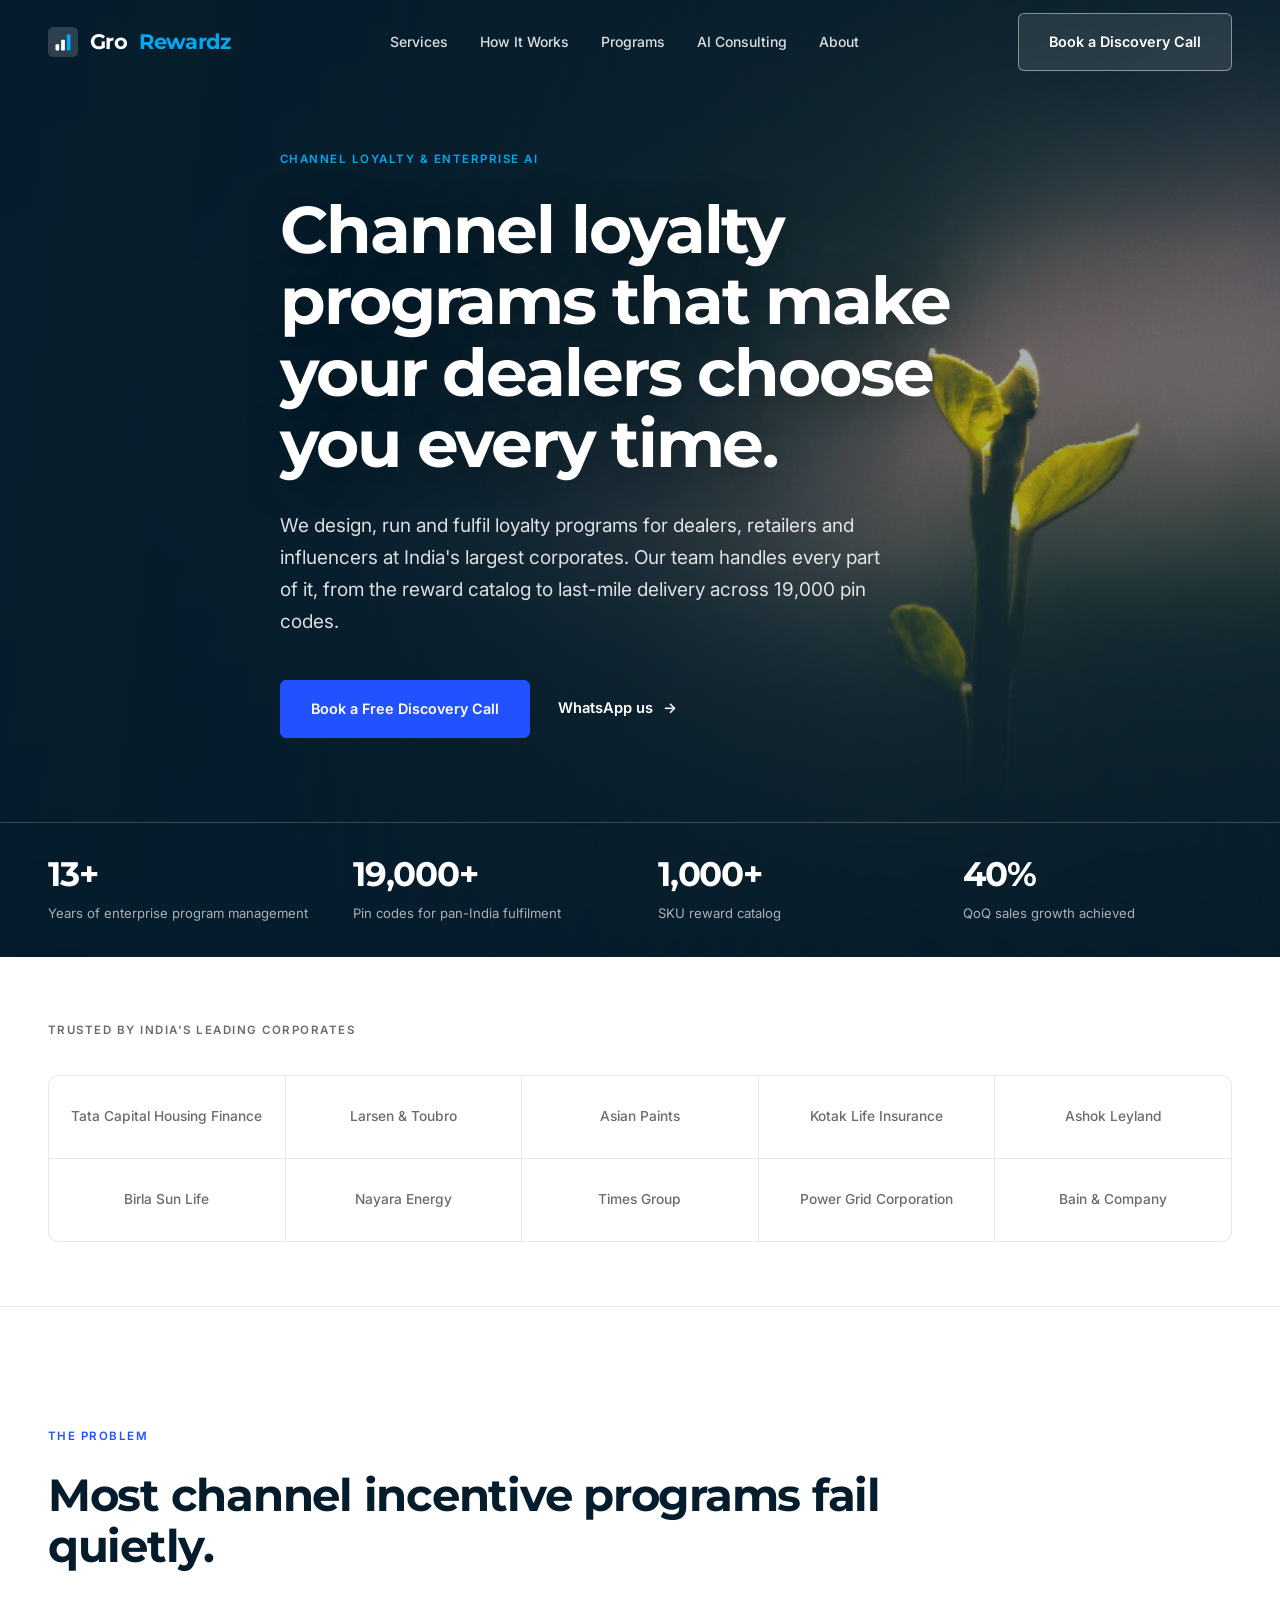
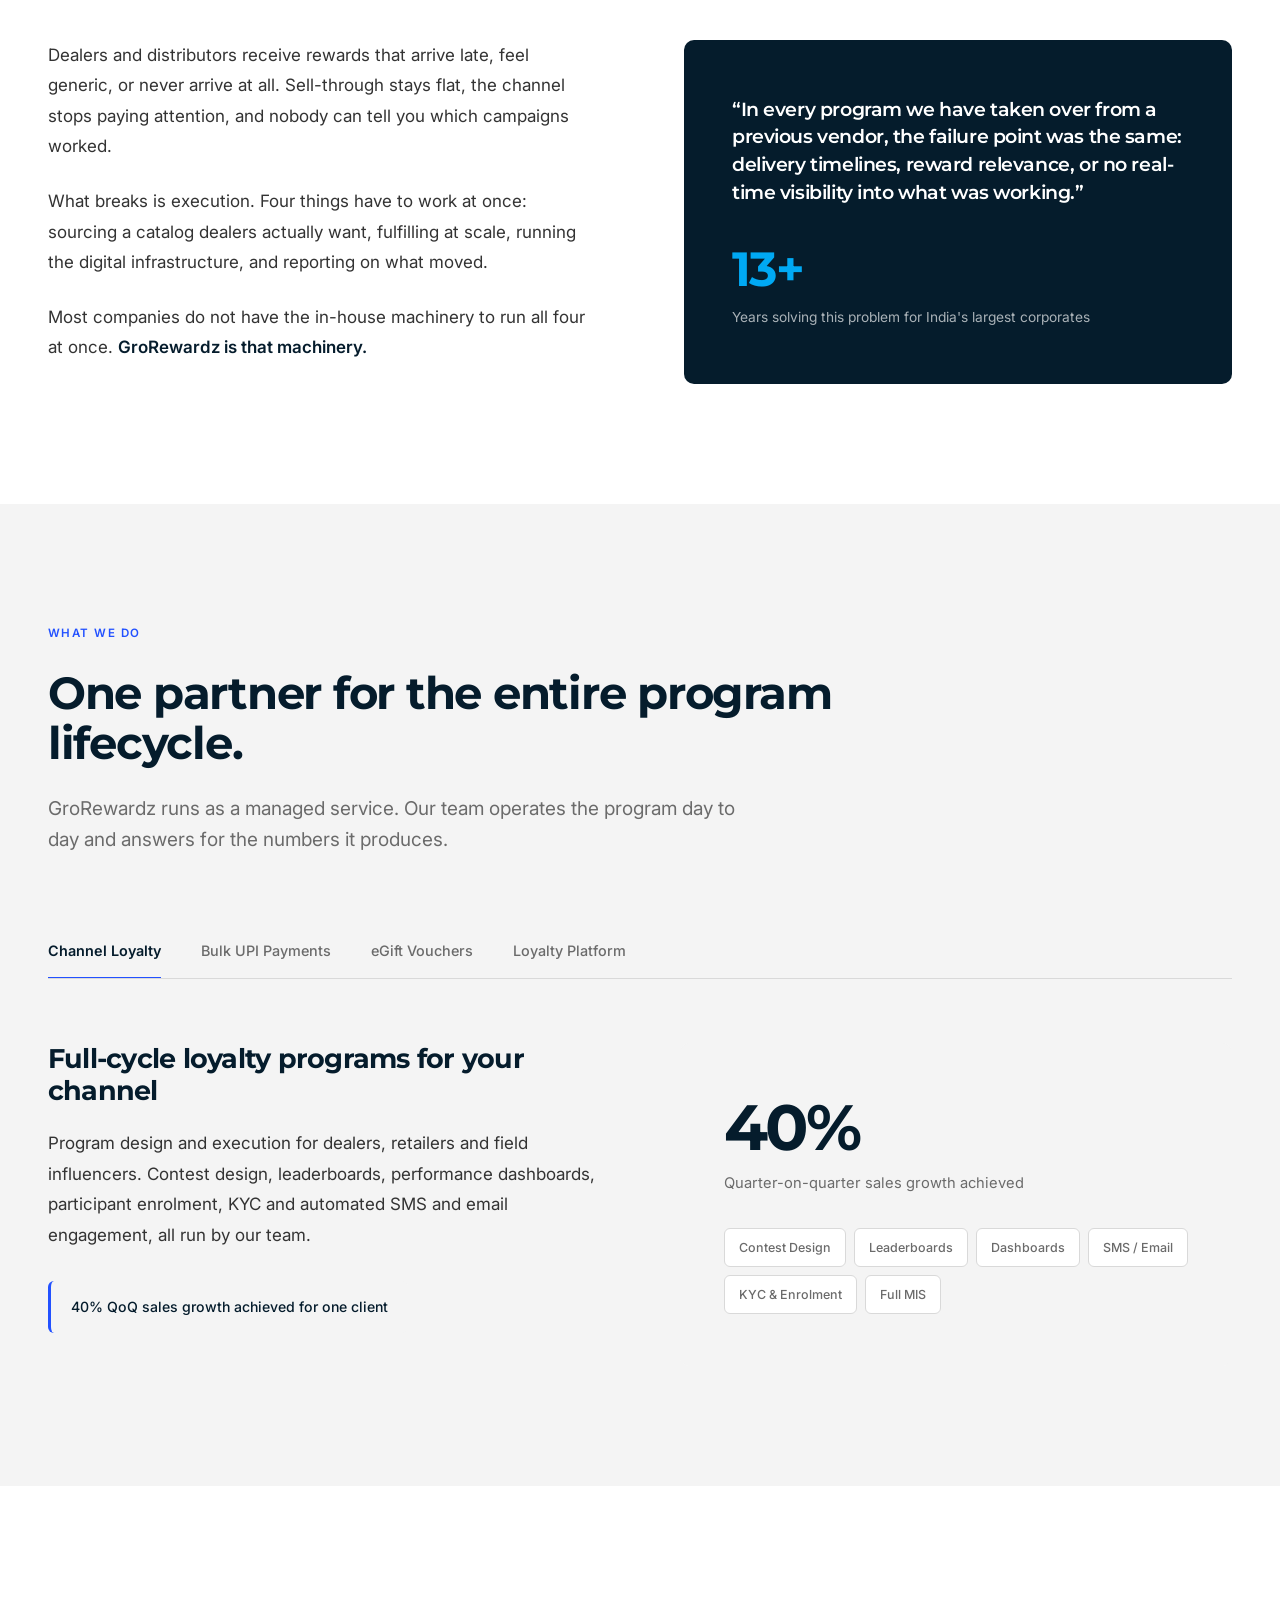
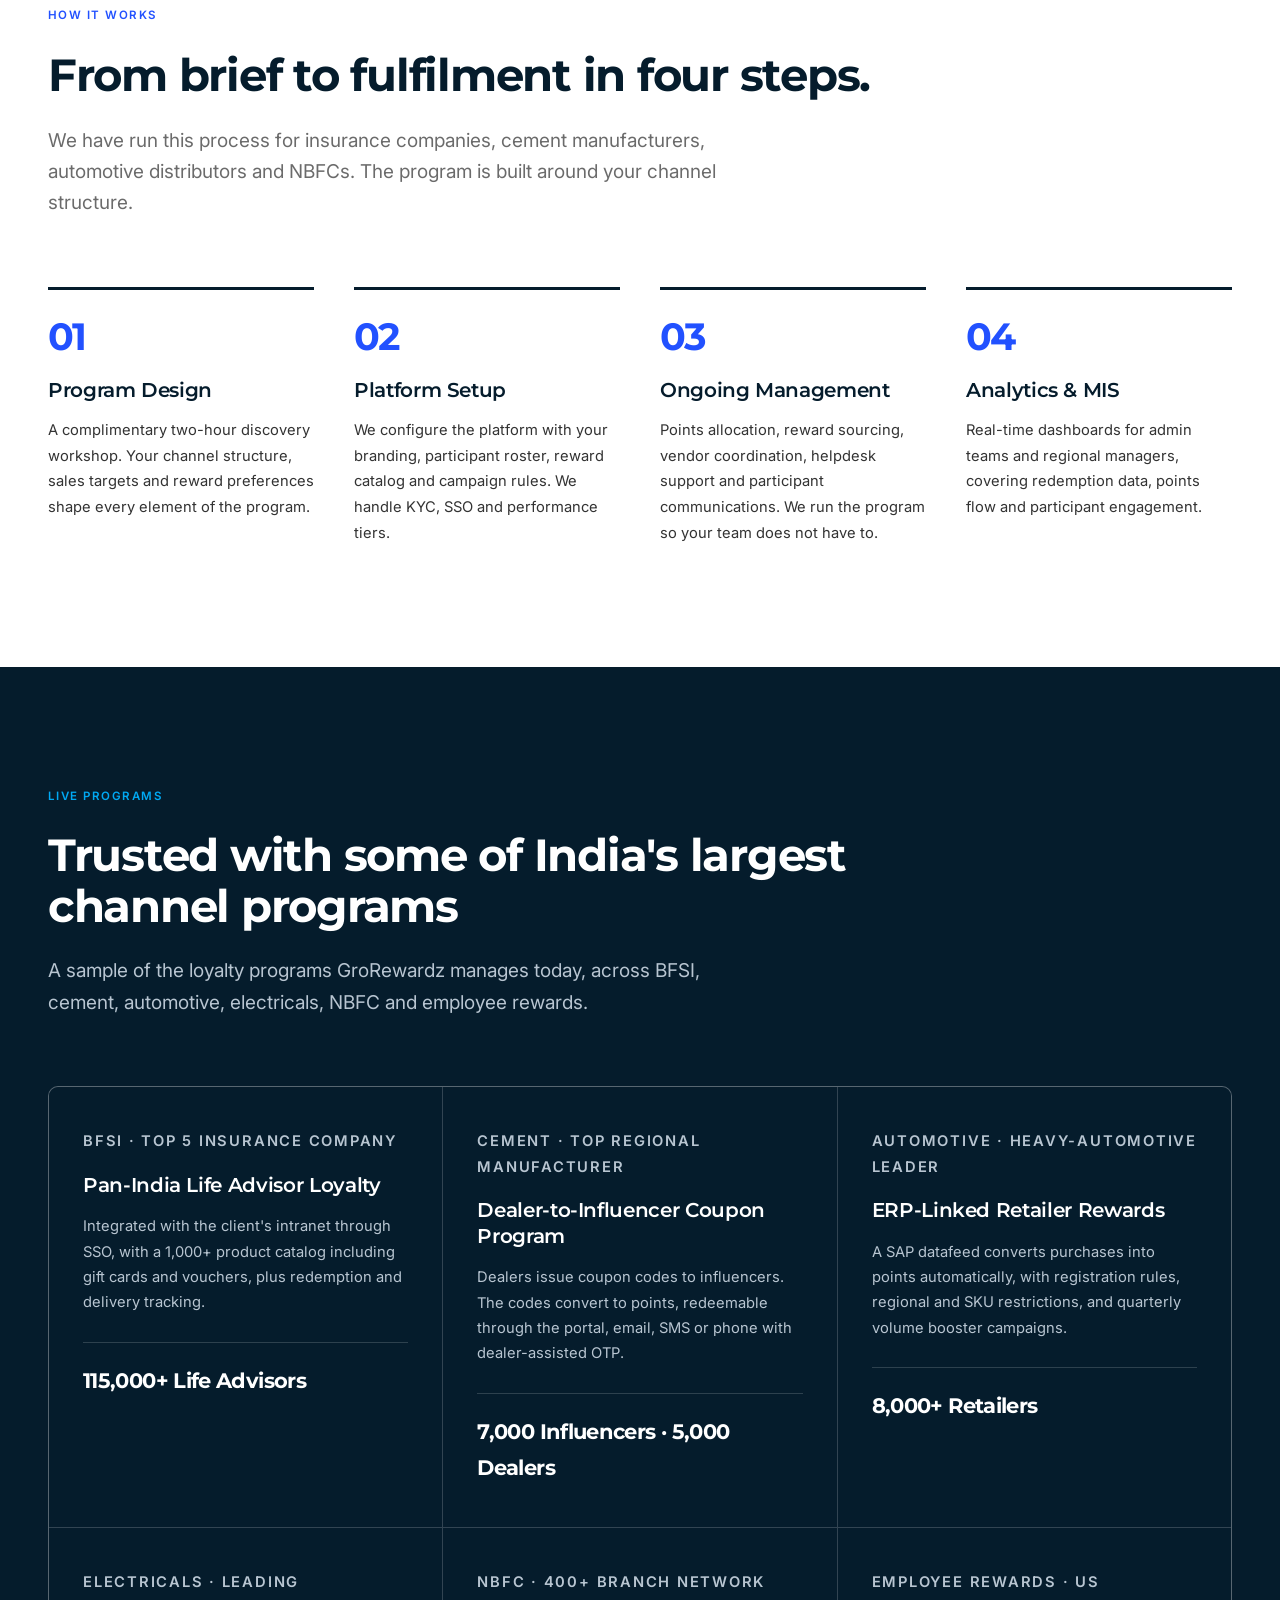
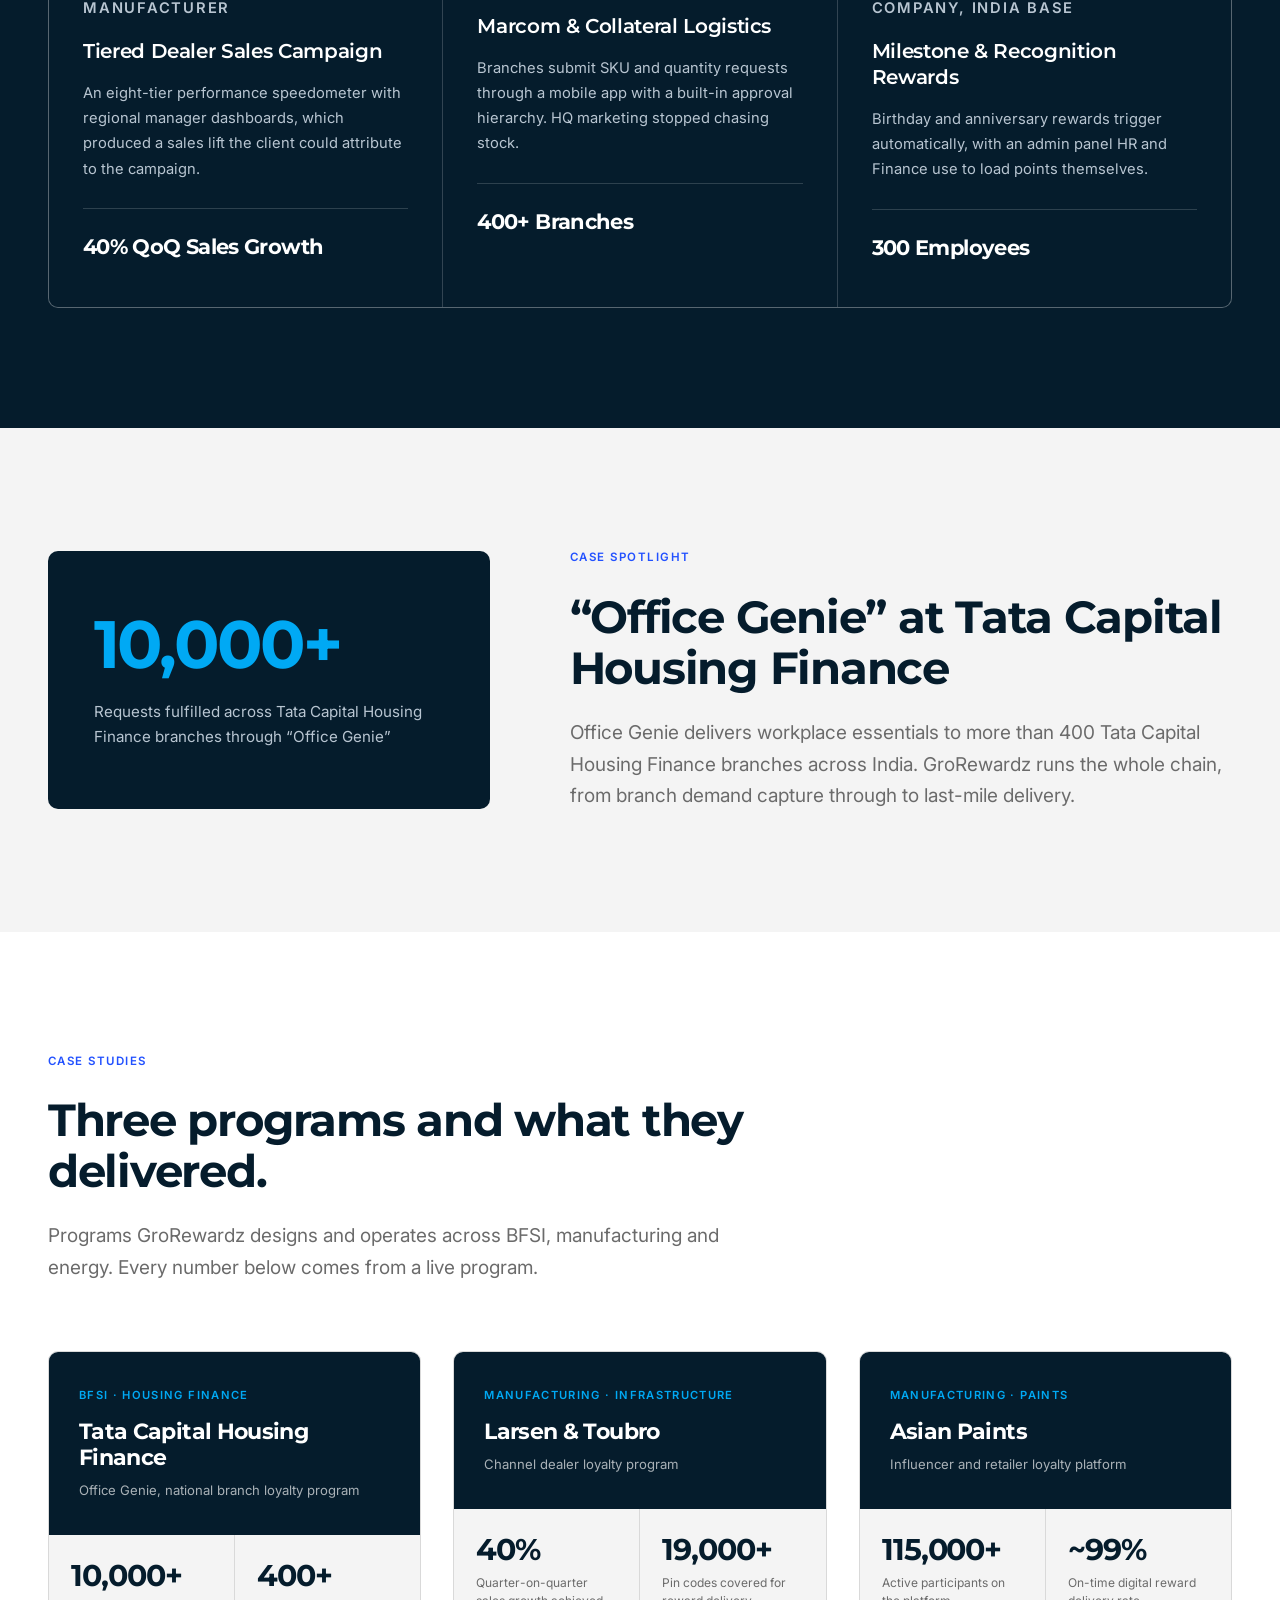
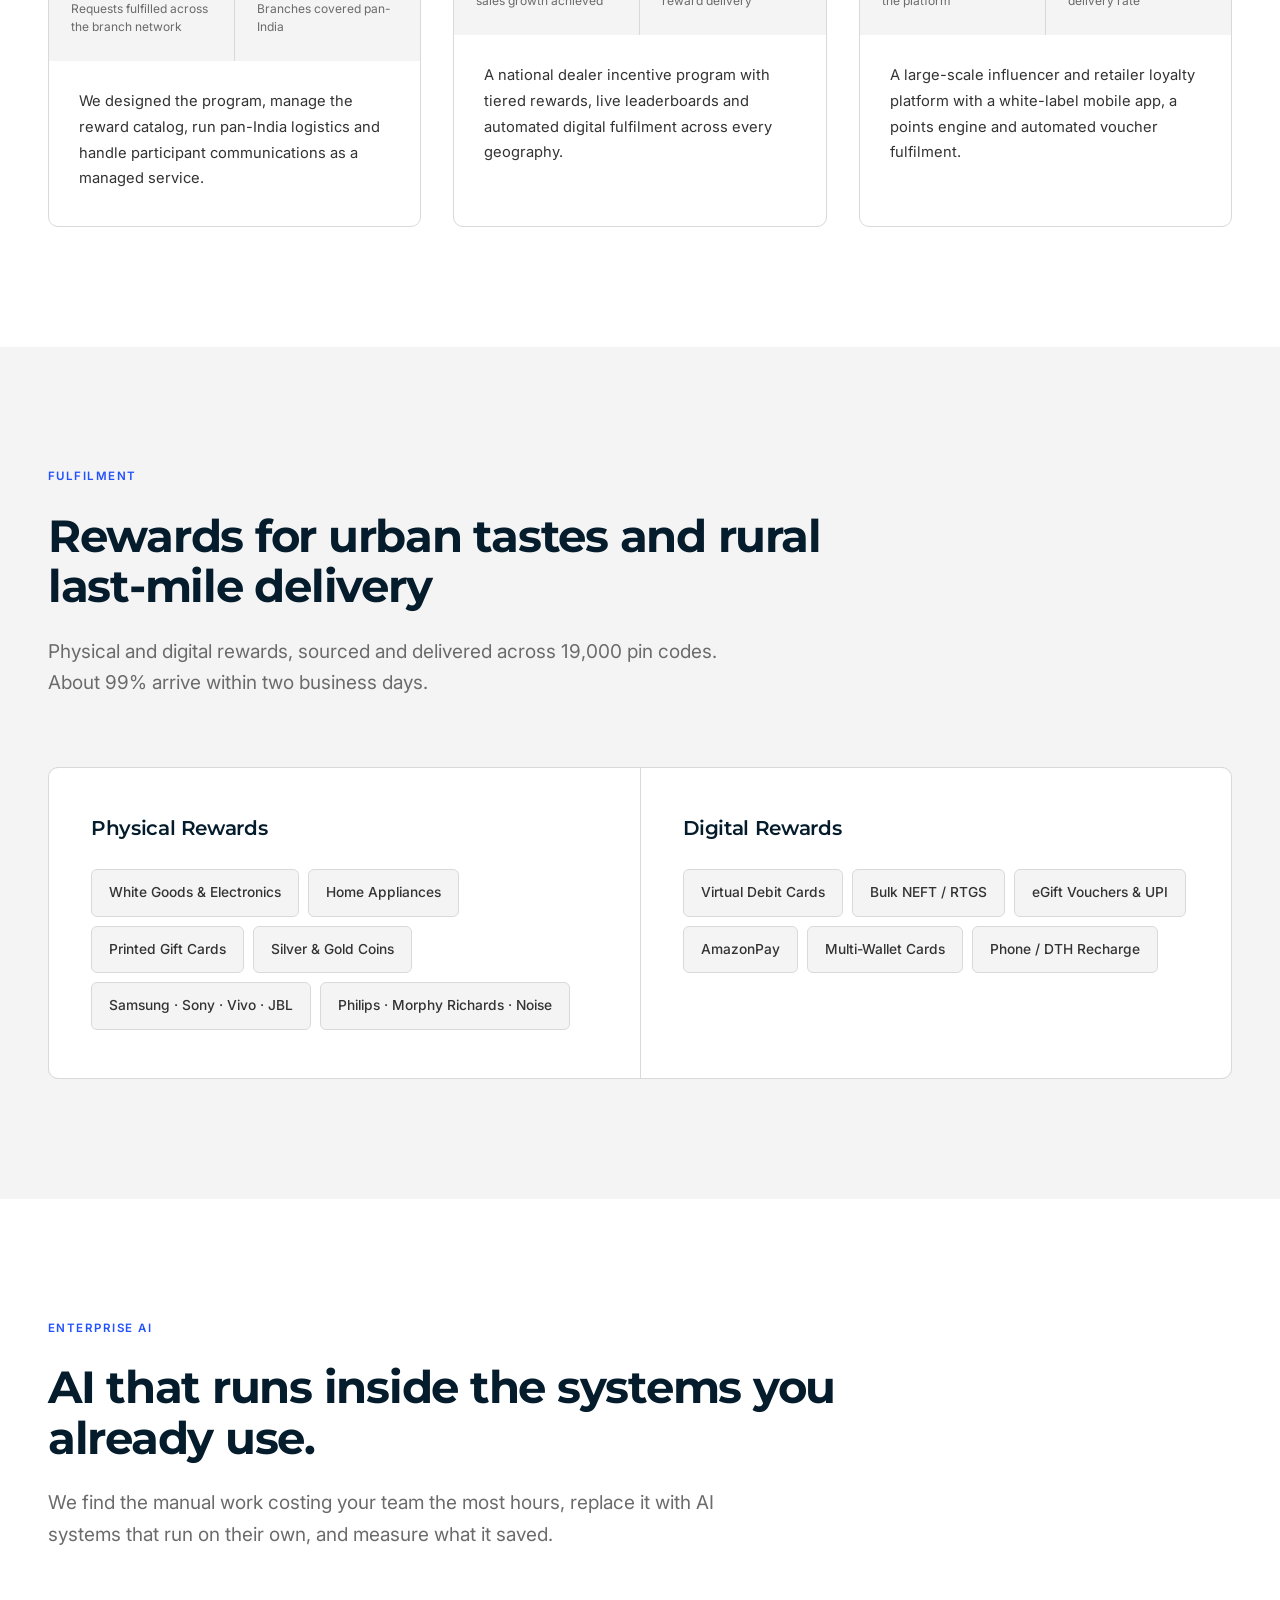
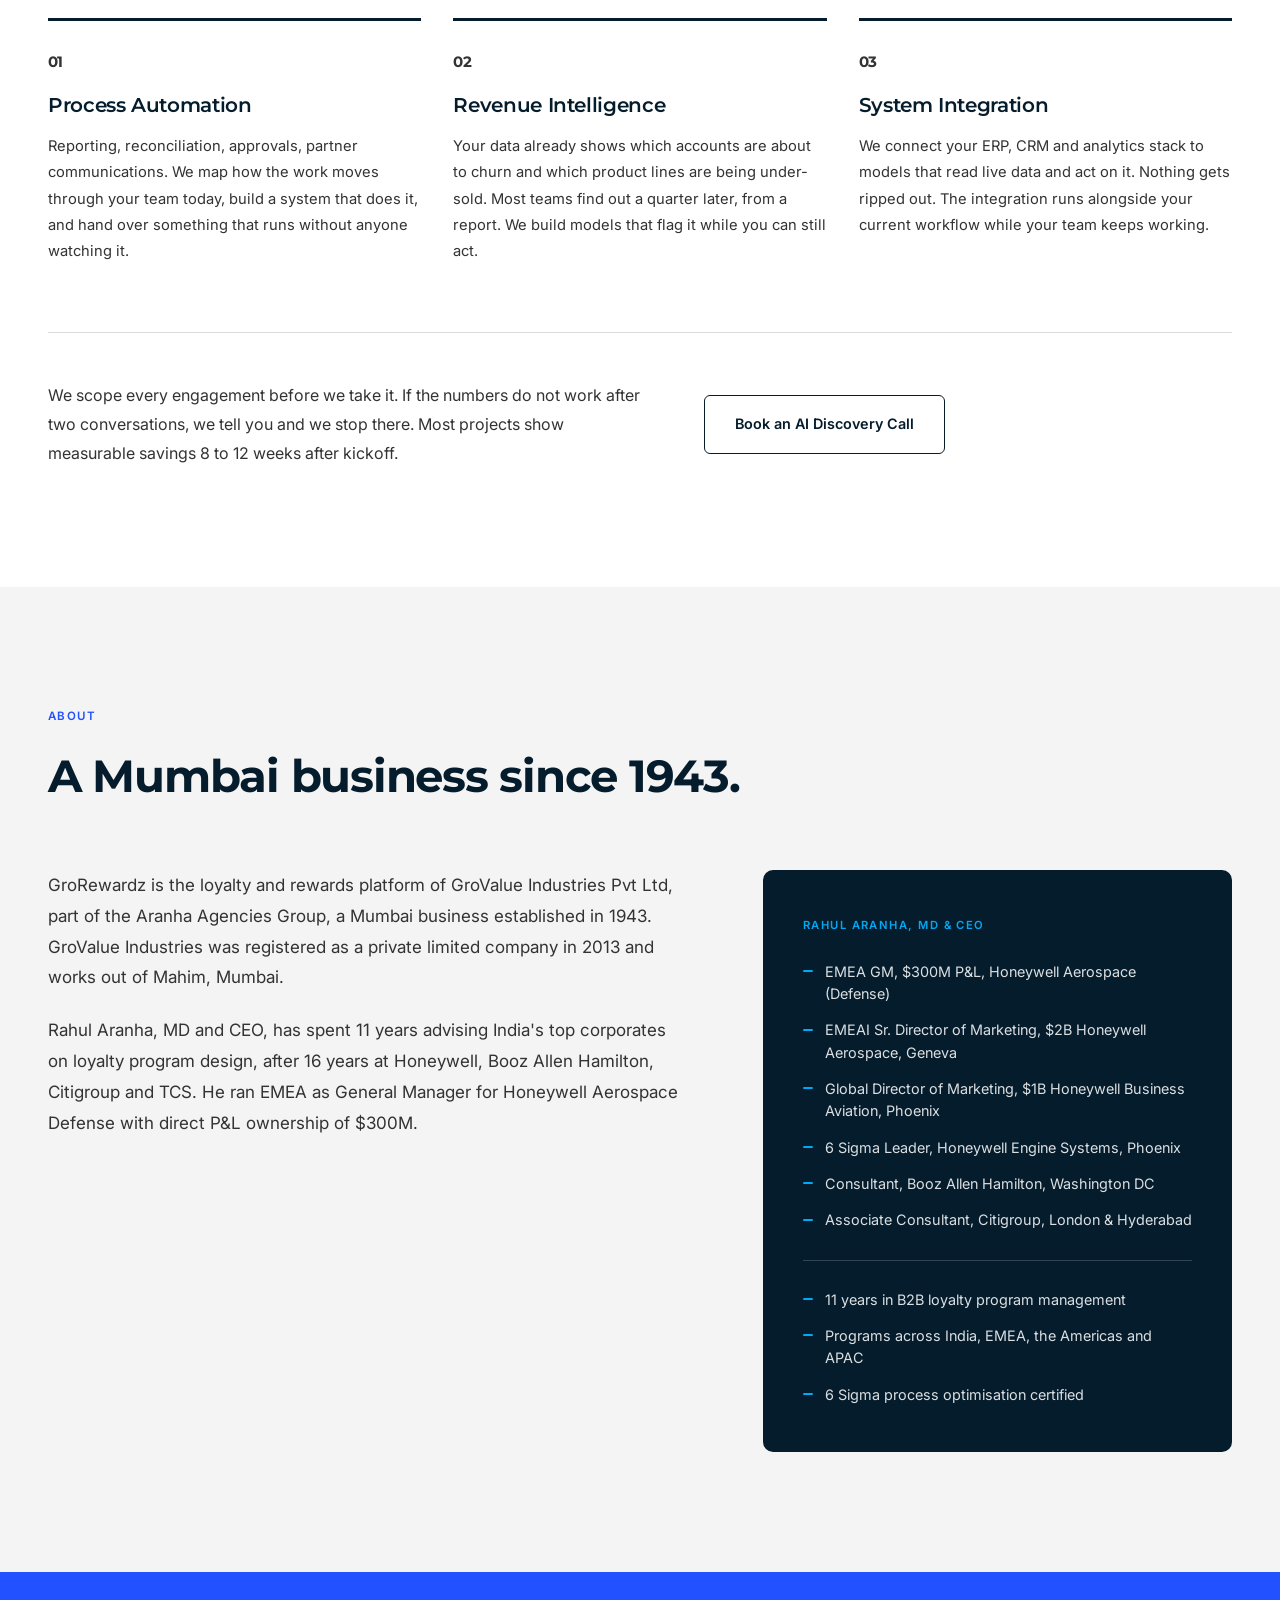
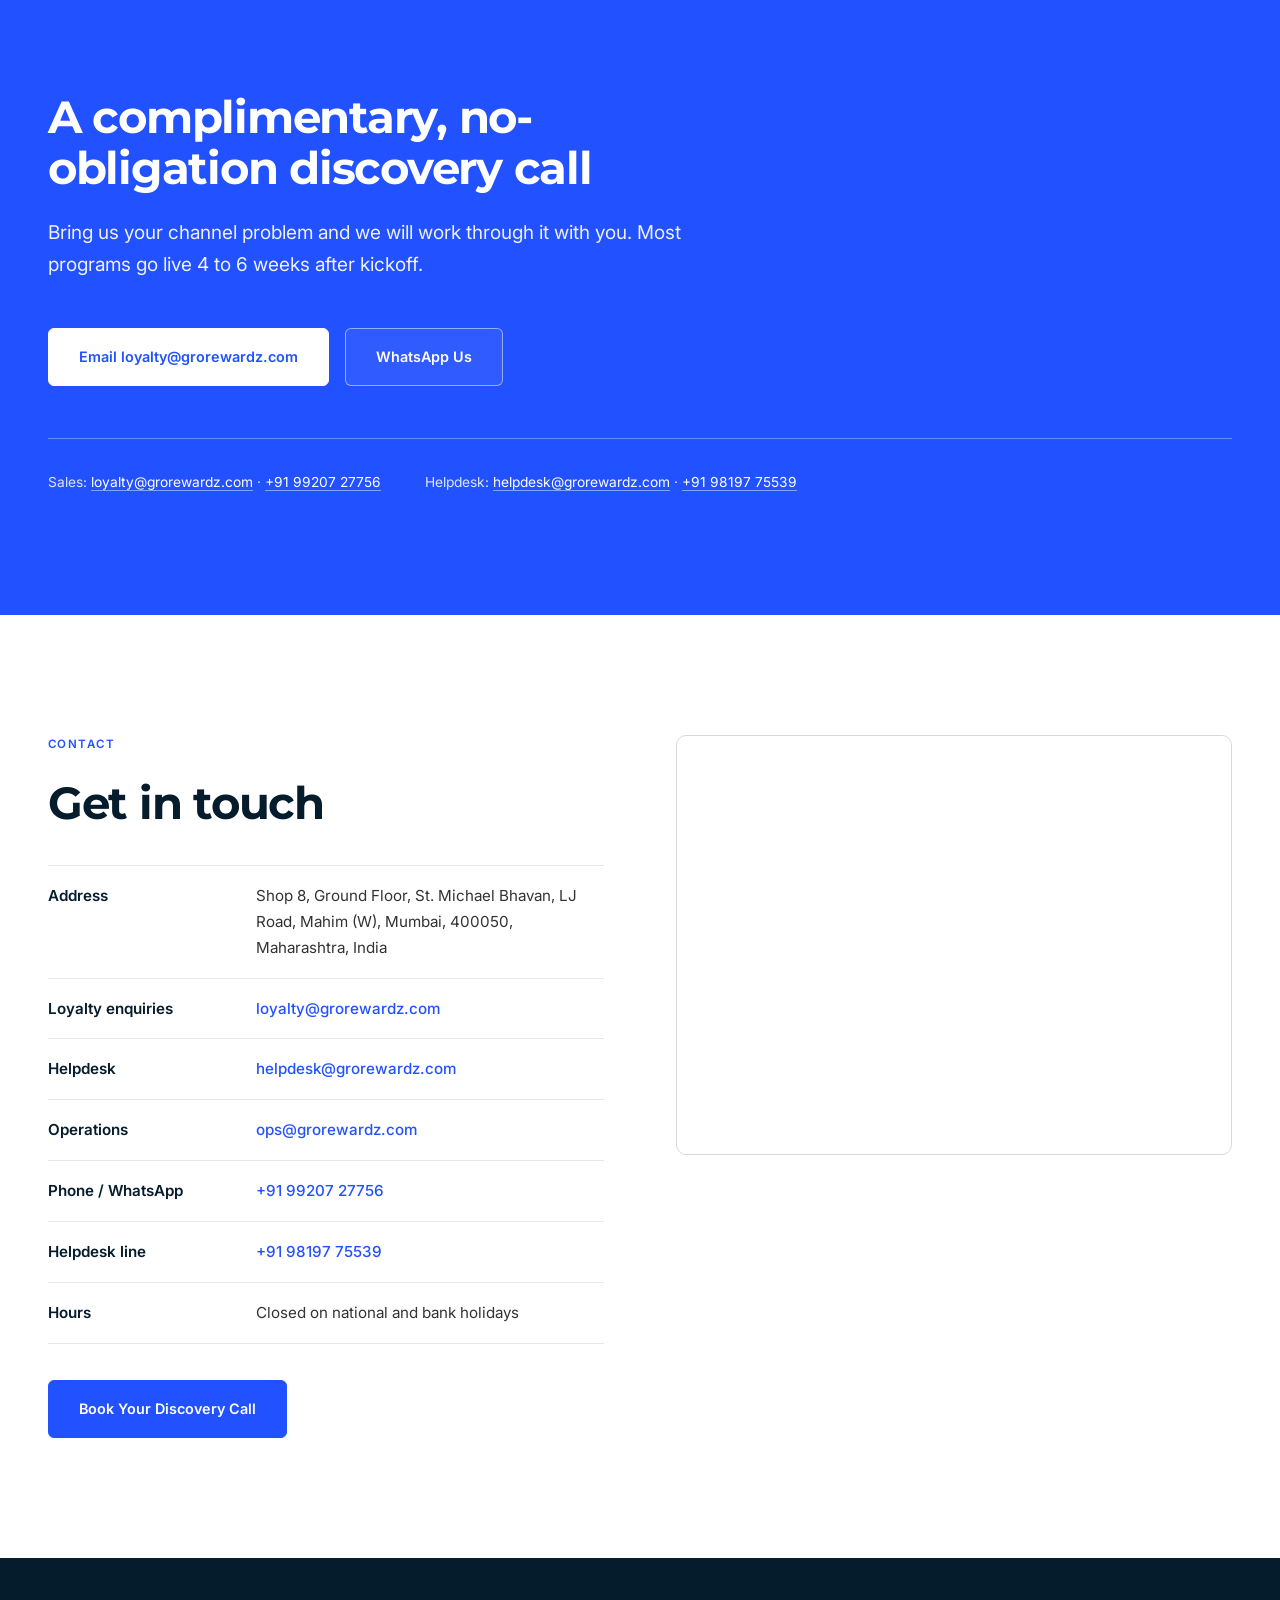
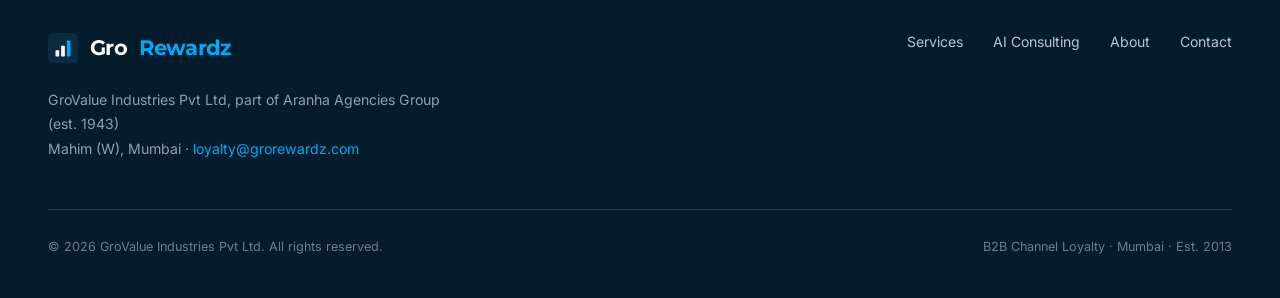
==== index.html @ 4aaaf0d2 "Sprout hero, Montserrat, rounded corners, and a copy pass Type: dropped the Playfair/serif pairing f" ====
<!DOCTYPE html>
<html lang="en">
<head>
<meta charset="utf-8">
<meta name="viewport" content="width=device-width, initial-scale=1">
<title>GroRewardz — B2B Channel Loyalty &amp; Rewards Platform | GroValue Industries, Mumbai</title>
<meta name="description" content="GroRewardz designs, runs and fulfils B2B channel loyalty programs and AI integration for India's mid-to-large corporates. 40% QoQ sales growth, fulfilment across 19,000 pin codes. Trusted by Tata Capital, L&T and Asian Paints.">
<meta name="keywords" content="B2B loyalty program India, channel loyalty software, dealer incentive program, retailer rewards platform, influencer loyalty program, loyalty program management company Mumbai, GroRewardz, GroValue Industries, bulk UPI payment, eGift voucher procurement, channel partner rewards, sales incentive program India, AI consulting India, enterprise AI integration Mumbai, AI automation enterprise India, AI cost reduction BFSI manufacturing">
<link rel="canonical" href="https://www.grorewardz.com/">
<meta property="og:type" content="website">
<meta property="og:title" content="GroRewardz — B2B Channel Loyalty &amp; Rewards Platform | GroValue Industries">
<meta property="og:description" content="We design, run and fulfil channel loyalty programs for dealers, retailers and influencers at India's largest corporates. 40% QoQ sales growth. Trusted by Tata Capital, L&T and Asian Paints.">
<meta property="og:url" content="https://www.grorewardz.com/">
<meta property="og:image" content="https://www.grorewardz.com/hero-sprout.jpg">
<meta property="og:locale" content="en_IN">
<meta name="twitter:card" content="summary_large_image">
<meta name="twitter:title" content="GroRewardz — B2B Channel Loyalty &amp; Rewards Platform">
<meta name="twitter:description" content="Channel loyalty programs for dealers, retailers and influencers, run end to end. Fulfilment across 19,000 pin codes.">
<meta name="twitter:image" content="https://www.grorewardz.com/hero-sprout.jpg">
<meta name="robots" content="index,follow">
<meta name="theme-color" content="#051C2C">
<link rel="preconnect" href="https://fonts.googleapis.com">
<link rel="preconnect" href="https://fonts.gstatic.com" crossorigin>
<link href="https://fonts.googleapis.com/css2?family=Inter:wght@400;500;600;700&family=Montserrat:wght@500;600;700;800&display=swap" rel="stylesheet">
<link rel="preload" as="image" href="hero-sprout.jpg" fetchpriority="high">
<link rel="icon" type="image/svg+xml" href="data:image/svg+xml,%3Csvg xmlns='http://www.w3.org/2000/svg' viewBox='0 0 56 56'%3E%3Crect width='56' height='56' rx='10' fill='%23051C2C'/%3E%3Crect x='14' y='32' width='7' height='12' rx='1.5' fill='%23ffffff'/%3E%3Crect x='24.5' y='24' width='7' height='20' rx='1.5' fill='%23ffffff'/%3E%3Crect x='35' y='14' width='7' height='30' rx='1.5' fill='%232251FF'/%3E%3C/svg%3E">
<script type="application/ld+json">
{
  "@context": "https://schema.org",
  "@type": "Organization",
  "name": "GroRewardz",
  "alternateName": "GroValue Industries Pvt Ltd",
  "url": "https://www.grorewardz.com/",
  "description": "B2B channel loyalty program design, management and pan-India reward fulfilment for dealers, retailers and influencers. Trusted by Tata Capital, L&T, Asian Paints and 50+ India enterprises.",
  "email": "loyalty@grorewardz.com",
  "telephone": "+919920727756",
  "address": {
    "@type": "PostalAddress",
    "streetAddress": "Shop 8, Ground Floor, St. Michael Bhavan, LJ Road, Mahim (W)",
    "addressLocality": "Mumbai",
    "addressRegion": "Maharashtra",
    "postalCode": "400050",
    "addressCountry": "IN"
  },
  "areaServed": "IN",
  "founder": { "@type": "Person", "name": "Rahul Aranha" },
  "foundingDate": "2013",
  "numberOfEmployees": { "@type": "QuantitativeValue", "value": "11" },
  "makesOffer": [
    {"@type":"Offer","itemOffered":{"@type":"Service","name":"B2B Channel Loyalty Programs","description":"End-to-end design, management and reward fulfilment for dealer, retailer and influencer loyalty programs across India."}},
    {"@type":"Offer","itemOffered":{"@type":"Service","name":"Bulk UPI Payments","description":"Automated bulk UPI payment processing for corporate incentive and commission payouts via Razorpay."}},
    {"@type":"Offer","itemOffered":{"@type":"Service","name":"eGift Voucher Procurement","description":"Sourcing and digital delivery of eGift vouchers from Amazon, Flipkart, Myntra and 50+ brand partners."}},
    {"@type":"Offer","itemOffered":{"@type":"Service","name":"AI System Integration & Consulting","description":"AI workflow automation, revenue intelligence and system integration for mid-to-large enterprises in BFSI, manufacturing and FMCG sectors in India."}}
  ]
}
</script>
<style>
/* ═══════════════════════════════════════════════════════════
   Display : Montserrat — geometric sans, wt 700, tight tracking
   UI/Body : Inter — neo-grotesque, easier to read at 17px
   ═══════════════════════════════════════════════════════════ */

*,*::before,*::after{box-sizing:border-box;margin:0;padding:0}
html{scroll-behavior:smooth;scroll-padding-top:84px}
body{font-family:'Inter',system-ui,-apple-system,sans-serif;color:var(--body);background:var(--white);line-height:1.7;font-size:1.0625rem;font-weight:400;-webkit-font-smoothing:antialiased;-moz-osx-font-smoothing:grayscale}
a{color:inherit;text-decoration:none}
img{max-width:100%;display:block}
:focus-visible{outline:2px solid var(--blue);outline-offset:3px;border-radius:var(--r)}
:focus:not(:focus-visible){outline:none}

/* ── Tokens ────────────────────────────────────────────── */
:root{
  --navy:#051C2C;
  --navy-2:#0A2B40;
  --blue:#2251FF;
  --blue-dk:#1739C4;
  --cyan:#00A9F4;
  --white:#ffffff;
  --gray-bg:#F4F4F4;
  --line:#D9D9D9;
  --line-lt:#E8E8E8;
  --head:#051C2C;
  --body:#333333;
  --mute:#6B6B6B;
  --on-navy:#B8C5D1;
  --ease:cubic-bezier(.22,1,.36,1);
  --display:'Montserrat',system-ui,sans-serif;
  /* semi-rounded corner scale */
  --r-sm:4px;
  --r:6px;
  --r-lg:10px;
}

/* ── Display type ──────────────────────────────────────── */
h1,h2,h3,h4{font-family:var(--display);color:var(--head);font-weight:700}
h1{font-size:clamp(2.3rem,1.5rem + 3.3vw,4.15rem);line-height:1.08;letter-spacing:-.032em}
h2{font-size:clamp(1.8rem,1.25rem + 2.3vw,2.8rem);line-height:1.13;letter-spacing:-.028em}
h3{font-size:1.22rem;line-height:1.32;font-weight:600;letter-spacing:-.018em}

.eyebrow{font-family:'Inter',sans-serif;font-size:.72rem;font-weight:600;letter-spacing:.13em;text-transform:uppercase;color:var(--blue);margin-bottom:24px}
.eyebrow-light{color:var(--cyan)}
.lead{color:var(--mute);max-width:58ch;font-size:1.19rem;margin-top:24px;line-height:1.65}

/* ── Layout ────────────────────────────────────────────── */
.wrap{max-width:1280px;margin:0 auto;padding:0 48px}
section{padding:120px 0}
.section-header{margin-bottom:68px;max-width:52rem}
.section-gray{background:var(--gray-bg)}
.section-navy{background:var(--navy);color:var(--on-navy)}
.section-navy h2,.section-navy h3{color:#fff}
.section-navy .lead{color:var(--on-navy)}

/* ── Motion ────────────────────────────────────────────── */
[data-reveal]{opacity:0;transform:translateY(26px);transition:opacity .75s var(--ease),transform .75s var(--ease)}
[data-reveal].revealed{opacity:1;transform:none}
[data-stagger]>*{opacity:0;transform:translateY(22px);transition:opacity .7s var(--ease),transform .7s var(--ease)}
[data-stagger].revealed>*:nth-child(1){transition-delay:0ms}
[data-stagger].revealed>*:nth-child(2){transition-delay:95ms}
[data-stagger].revealed>*:nth-child(3){transition-delay:190ms}
[data-stagger].revealed>*:nth-child(4){transition-delay:285ms}
[data-stagger].revealed>*:nth-child(5){transition-delay:380ms}
[data-stagger].revealed>*:nth-child(6){transition-delay:475ms}
[data-stagger].revealed>*{opacity:1;transform:none}
@media(prefers-reduced-motion:reduce){
  *,*::before,*::after{animation-duration:.01ms!important;transition-duration:.01ms!important}
  html{scroll-behavior:auto}
  [data-reveal],[data-stagger]>*{opacity:1!important;transform:none!important}
}

/* ── Buttons & links ───────────────────────────────────── */
.btn{display:inline-flex;align-items:center;justify-content:center;gap:10px;font-family:'Inter',sans-serif;font-size:.9rem;font-weight:600;padding:16px 30px;min-height:50px;border-radius:var(--r);border:1px solid transparent;cursor:pointer;white-space:nowrap;transition:background .22s var(--ease),border-color .22s var(--ease),color .22s var(--ease)}
.btn-primary{background:var(--blue);color:#fff;border-color:var(--blue)}
.btn-primary:hover{background:var(--blue-dk);border-color:var(--blue-dk)}
.btn-dark{background:var(--navy);color:#fff;border-color:var(--navy)}
.btn-dark:hover{background:var(--blue);border-color:var(--blue)}
.btn-outline{background:transparent;color:var(--navy);border-color:var(--navy)}
.btn-outline:hover{background:var(--navy);color:#fff}
.btn-outline-light{background:rgba(255,255,255,.06);color:#fff;border-color:rgba(255,255,255,.5);backdrop-filter:blur(6px)}
.btn-outline-light:hover{background:#fff;color:var(--navy);border-color:#fff}
.btn-on-blue{background:#fff;color:var(--blue);border-color:#fff}
.btn-on-blue:hover{background:var(--navy);color:#fff;border-color:var(--navy)}
.btn:active{transform:scale(.985);transition:transform 80ms ease-out}

.arrow-link{display:inline-flex;align-items:center;gap:10px;font-family:'Inter',sans-serif;font-size:.92rem;font-weight:600;color:var(--blue)}
.arrow-link .arw{transition:transform .3s var(--ease);display:inline-block}
.arrow-link:hover .arw{transform:translateX(6px)}
.arrow-link-light{color:#fff}

/* ── NAV — transparent over hero, solid once scrolled ──── */
nav{position:fixed;top:0;left:0;right:0;z-index:100;background:transparent;border-bottom:1px solid transparent;transition:background .35s var(--ease),border-color .35s var(--ease),box-shadow .35s var(--ease)}
nav.scrolled{background:rgba(255,255,255,.94);backdrop-filter:blur(20px) saturate(180%);-webkit-backdrop-filter:blur(20px) saturate(180%);border-bottom-color:var(--line-lt)}
.nav-inner{display:flex;align-items:center;justify-content:space-between;height:84px;gap:36px;transition:height .35s var(--ease)}
nav.scrolled .nav-inner{height:72px}
.brand{display:inline-flex;align-items:center;gap:12px;font-family:var(--display);font-weight:700;font-size:1.3rem;letter-spacing:-.03em;color:#fff;transition:color .35s var(--ease)}
.brand span{color:var(--cyan);transition:color .35s var(--ease)}
nav.scrolled .brand{color:var(--navy)}
nav.scrolled .brand span{color:var(--blue)}
.brand-mark{flex-shrink:0;display:block}
.bm-bg{fill:rgba(255,255,255,.16);transition:fill .35s var(--ease)}
.bm-hi{fill:var(--cyan);transition:fill .35s var(--ease)}
nav.scrolled .bm-bg{fill:var(--navy)}
nav.scrolled .bm-hi{fill:var(--blue)}
.nav-links{display:flex;align-items:center;gap:32px;list-style:none}
.nav-links a{position:relative;font-size:.875rem;font-weight:500;color:rgba(255,255,255,.86);height:84px;display:inline-flex;align-items:center;transition:color .25s var(--ease),height .35s var(--ease)}
nav.scrolled .nav-links a{color:var(--head);height:72px}
.nav-links a::after{content:'';position:absolute;left:0;bottom:28px;width:100%;height:2px;background:var(--cyan);transform:scaleX(0);transform-origin:left;transition:transform .34s var(--ease),background .35s var(--ease),bottom .35s var(--ease)}
nav.scrolled .nav-links a::after{background:var(--blue);bottom:22px}
.nav-links a:hover{color:#fff}
nav.scrolled .nav-links a:hover{color:var(--blue)}
.nav-links a:hover::after{transform:scaleX(1)}
.nav-cta{background:rgba(255,255,255,.1);border-color:rgba(255,255,255,.45);color:#fff;backdrop-filter:blur(8px);-webkit-backdrop-filter:blur(8px)}
.nav-cta:hover{background:#fff;color:var(--navy);border-color:#fff}
nav.scrolled .nav-cta{background:var(--navy);border-color:var(--navy);color:#fff;backdrop-filter:none}
nav.scrolled .nav-cta:hover{background:var(--blue);border-color:var(--blue)}
@media(max-width:1040px){.nav-links{display:none}}

/* ── HERO ──────────────────────────────────────────────── */
.hero{position:relative;min-height:94vh;display:flex;flex-direction:column;background:var(--navy);overflow:hidden}
/* Zoomed past cover so horizontal overflow exists, then panned left —
   this puts the sprout at ~77% width, clear of the headline. */
.hero-bg{position:absolute;inset:0;background-image:url('hero-sprout.jpg');background-size:160% auto;background-position:0% 50%;background-repeat:no-repeat}
/* Left side held dark for legibility; sprout stays lit centre-right */
.hero-bg::after{content:'';position:absolute;inset:0;background:
  linear-gradient(97deg,rgba(5,28,44,.97) 0%,rgba(5,28,44,.93) 28%,rgba(5,28,44,.66) 50%,rgba(5,28,44,.3) 70%,rgba(5,28,44,.5) 100%),
  linear-gradient(to bottom,rgba(5,28,44,.55) 0%,rgba(5,28,44,0) 26%,rgba(5,28,44,0) 58%,rgba(5,28,44,.9) 100%)}
.hero-body{position:relative;z-index:1;flex:1;display:flex;align-items:center;padding:150px 0 84px}
.hero-inner{max-width:62rem}
.hero h1{color:#fff;max-width:16ch;margin-bottom:30px;text-shadow:0 2px 40px rgba(0,0,0,.35)}
.hero-sub{font-size:1.19rem;line-height:1.68;max-width:50ch;color:rgba(255,255,255,.86);margin-bottom:42px}
.hero-ctas{display:flex;gap:28px;flex-wrap:wrap;align-items:center}

.hero-bottom{position:relative;z-index:1;border-top:1px solid rgba(255,255,255,.2);padding:34px 0;backdrop-filter:blur(3px)}
.stats-inline{display:grid;grid-template-columns:repeat(4,1fr);gap:36px}
.stat-inline .n{font-family:var(--display);font-weight:700;font-size:2.15rem;color:#fff;line-height:1;letter-spacing:-.035em;display:block}
.stat-inline .d{font-size:.82rem;color:rgba(255,255,255,.66);margin-top:12px;display:block;line-height:1.5}

/* ── CLIENT ROSTER ─────────────────────────────────────── */
.clients{padding:64px 0;border-bottom:1px solid var(--line-lt)}
.clients-label{font-size:.72rem;font-weight:600;letter-spacing:.13em;text-transform:uppercase;color:var(--mute);margin-bottom:34px}
.clients-grid{display:grid;grid-template-columns:repeat(5,1fr);gap:1px;background:var(--line-lt);border:1px solid var(--line-lt);border-radius:var(--r-lg);overflow:hidden}
.client-cell{background:var(--white);padding:24px 18px;font-size:.86rem;font-weight:500;color:var(--mute);display:flex;align-items:center;justify-content:center;text-align:center;line-height:1.4;min-height:82px;transition:background .22s var(--ease),color .22s var(--ease)}
.client-cell:hover{background:var(--gray-bg);color:var(--navy)}

/* ── PROBLEM ───────────────────────────────────────────── */
.problem-grid{display:grid;grid-template-columns:1fr 1fr;gap:88px;align-items:start}
.problem-text p{font-size:1.0625rem;color:var(--body);line-height:1.8;margin-bottom:24px}
.problem-text p:last-child{margin-bottom:0}
.problem-text strong{color:var(--navy);font-weight:600}
.problem-callout{background:var(--navy);padding:56px 48px;color:#fff;border-radius:var(--r-lg)}
.problem-quote{font-family:var(--display);font-weight:600;font-size:clamp(1.2rem,1.5vw,1.5rem);color:#fff;line-height:1.45;margin-bottom:38px;letter-spacing:-.022em}
.problem-callout-stat .n{font-family:var(--display);font-weight:700;font-size:3rem;color:var(--cyan);line-height:1;letter-spacing:-.035em}
.problem-callout-stat .d{font-size:.86rem;color:rgba(255,255,255,.66);margin-top:14px;line-height:1.55}

/* ── SERVICE TABS ──────────────────────────────────────── */
.service-tabs{display:flex;gap:0;border-bottom:1px solid var(--line);margin-bottom:64px;overflow-x:auto;-webkit-overflow-scrolling:touch}
.service-tab{font-family:'Inter',sans-serif;font-size:.9rem;font-weight:500;color:var(--mute);padding:18px 0;margin-right:40px;cursor:pointer;border:0;border-bottom:2px solid transparent;margin-bottom:-1px;background:transparent;white-space:nowrap;transition:color .22s var(--ease),border-color .22s var(--ease)}
.service-tab:last-child{margin-right:0}
.service-tab.active{color:var(--navy);border-bottom-color:var(--blue);font-weight:600}
.service-tab:hover:not(.active){color:var(--navy)}
.service-panel{display:none;grid-template-columns:1fr 1fr;gap:80px;align-items:start}
.service-panel.active{display:grid;animation:panelIn .55s var(--ease)}
@keyframes panelIn{from{opacity:0;transform:translateY(14px)}to{opacity:1;transform:none}}
.service-panel-text h3{font-size:clamp(1.5rem,2.1vw,2rem);font-weight:700;letter-spacing:-.028em;margin-bottom:22px;line-height:1.18}
.service-panel-text p{font-size:1.0625rem;color:var(--body);line-height:1.8;margin-bottom:30px}
.pill{display:inline-flex;align-items:center;font-size:.88rem;font-weight:500;color:var(--navy);padding:14px 20px;background:var(--gray-bg);border-left:3px solid var(--blue);border-radius:var(--r)}
.service-visual{background:var(--gray-bg);padding:52px 44px;min-height:300px;display:flex;flex-direction:column;justify-content:center;border-radius:var(--r-lg)}
.service-visual .big{font-family:var(--display);font-weight:700;font-size:4rem;color:var(--navy);line-height:1;letter-spacing:-.04em}
.service-visual .lbl{font-size:.92rem;color:var(--mute);margin-top:12px}
.visual-tags{display:flex;flex-wrap:wrap;gap:8px;margin-top:32px}
.visual-tag{font-size:.78rem;font-weight:500;color:var(--mute);padding:8px 14px;background:var(--white);border:1px solid var(--line);border-radius:var(--r)}

/* ── PROCESS ───────────────────────────────────────────── */
.process-grid{display:grid;grid-template-columns:repeat(4,1fr);gap:40px}
.process-step{border-top:3px solid var(--navy);padding-top:28px}
.step-num{font-family:var(--display);font-size:2.4rem;font-weight:700;color:var(--blue);line-height:1;margin-bottom:22px;letter-spacing:-.04em}
.process-step h3{margin-bottom:14px}
.process-step p{font-size:.92rem;color:var(--body);line-height:1.75}

/* ── PROGRAMS ──────────────────────────────────────────── */
.prog-grid{display:grid;grid-template-columns:repeat(3,1fr);gap:1px;margin-top:64px;background:rgba(255,255,255,.18);border:1px solid rgba(255,255,255,.18);border-radius:var(--r-lg);overflow:hidden}
.prog-card{background:var(--navy);padding:42px 34px;transition:background .25s var(--ease)}
.prog-card:hover{background:var(--navy-2)}
.prog-tag{font-size:.7rem;text-transform:uppercase;letter-spacing:.12em;color:var(--cyan);font-weight:600;margin-bottom:18px}
.prog-card h3{color:#fff;margin-bottom:16px}
.prog-card p{font-size:.92rem;color:var(--on-navy);line-height:1.72}
.prog-stat{margin-top:26px;padding-top:20px;border-top:1px solid rgba(255,255,255,.16);font-family:var(--display);font-weight:700;font-size:1.32rem;color:#fff;letter-spacing:-.03em}

/* ── SPOTLIGHT ─────────────────────────────────────────── */
.spotlight .wrap{display:grid;grid-template-columns:.8fr 1.2fr;gap:80px;align-items:center}
.spotlight-stat{background:var(--navy);color:#fff;padding:60px 46px;border-radius:var(--r-lg)}
.spotlight-stat b{display:block;font-family:var(--display);font-size:4.2rem;font-weight:700;color:var(--cyan);line-height:1;letter-spacing:-.042em}
.spotlight-stat span{display:block;margin-top:22px;font-size:.95rem;color:var(--on-navy);line-height:1.6}

/* ── CASE STUDIES ──────────────────────────────────────── */
.case-grid{display:grid;grid-template-columns:repeat(3,1fr);gap:32px}
.case-card{background:var(--white);border:1px solid var(--line);border-radius:var(--r-lg);overflow:hidden;display:flex;flex-direction:column;transition:border-color .25s var(--ease),transform .25s var(--ease),box-shadow .25s var(--ease)}
.case-card:hover{border-color:var(--navy);transform:translateY(-3px);box-shadow:0 10px 30px rgba(5,28,44,.08)}
.case-card-top{background:var(--navy);padding:34px 30px}
.case-industry{font-size:.7rem;font-weight:600;letter-spacing:.12em;text-transform:uppercase;color:var(--cyan);margin-bottom:14px}
.case-company{font-family:var(--display);font-weight:700;font-size:1.35rem;color:#fff;line-height:1.2;letter-spacing:-.03em}
.case-program{font-size:.82rem;color:rgba(255,255,255,.66);margin-top:10px;line-height:1.5}
.case-metrics{display:grid;grid-template-columns:1fr 1fr;gap:1px;background:var(--line)}
.case-metric{background:var(--gray-bg);padding:26px 22px}
.case-metric .m-num{font-family:var(--display);font-weight:700;font-size:1.85rem;color:var(--navy);line-height:1;letter-spacing:-.035em}
.case-metric .m-label{font-size:.75rem;color:var(--mute);margin-top:10px;line-height:1.45}
.case-body{padding:28px 30px 34px;flex:1}
.case-body p{font-size:.92rem;color:var(--body);line-height:1.75}

/* ── AI CONSULTING ─────────────────────────────────────── */
.ai-grid{display:grid;grid-template-columns:repeat(3,1fr);gap:32px;margin-bottom:68px}
.ai-card{background:transparent;border-top:3px solid var(--navy);padding:28px 0 0;transition:border-color .25s var(--ease)}
.ai-card:hover{border-top-color:var(--blue)}
.ai-tag{font-family:var(--display);font-size:1.5rem;font-weight:700;letter-spacing:-.04em;color:var(--blue);margin-bottom:18px;line-height:1}
.ai-card h3{margin-bottom:14px}
.ai-card p{font-size:.92rem;color:var(--body);line-height:1.78}
.ai-bottom{display:flex;align-items:center;gap:56px;flex-wrap:wrap;padding-top:48px;border-top:1px solid var(--line)}
.ai-bottom-text{font-size:1rem;color:var(--body);line-height:1.8;flex:1;min-width:280px;max-width:60ch}

/* ── FULFILMENT ────────────────────────────────────────── */
.fulfil-grid{display:grid;grid-template-columns:1fr 1fr;gap:1px;margin-top:64px;background:var(--line);border:1px solid var(--line);border-radius:var(--r-lg);overflow:hidden}
.fulfil-panel{background:var(--white);padding:48px 42px}
.fulfil-panel h3{margin-bottom:28px;color:var(--navy)}
.tag-list{display:flex;flex-wrap:wrap;gap:9px}
.tag{border:1px solid var(--line);background:var(--gray-bg);padding:11px 17px;font-size:.86rem;color:var(--body);font-weight:500;border-radius:var(--r)}

/* ── ABOUT ─────────────────────────────────────────────── */
.about-grid{display:grid;grid-template-columns:1.15fr .85fr;gap:80px;align-items:start}
.about-text p{font-size:1.0625rem;color:var(--body);line-height:1.82;margin-bottom:22px}
.cred-box{background:var(--navy);padding:46px 40px;color:#fff;border-radius:var(--r-lg)}
.cred-label{font-size:.7rem;font-weight:600;letter-spacing:.13em;text-transform:uppercase;color:var(--cyan);margin-bottom:26px}
.cred-list{list-style:none;display:flex;flex-direction:column;gap:14px}
.cred-list li{font-size:.9rem;color:rgba(255,255,255,.86);padding-left:22px;position:relative;line-height:1.55}
.cred-list li::before{content:'';position:absolute;left:0;top:.66em;width:10px;height:2px;border-radius:1px;background:var(--cyan)}
.cred-divider{height:1px;background:rgba(255,255,255,.18);margin:28px 0}

/* ── CTA BAND ──────────────────────────────────────────── */
.ctaband{background:var(--blue);color:#fff;padding:120px 0}
.ctaband h2{color:#fff;max-width:18ch}
.ctaband .lead{color:rgba(255,255,255,.92);max-width:54ch}
.cta-buttons{display:flex;gap:16px;flex-wrap:wrap;margin-top:48px}
.contact-details{display:flex;flex-wrap:wrap;gap:10px 44px;margin-top:52px;padding-top:32px;border-top:1px solid rgba(255,255,255,.32)}
.contact-item{font-size:.86rem;color:rgba(255,255,255,.86)}
.contact-item a{color:#fff;border-bottom:1px solid rgba(255,255,255,.45);transition:border-color .2s}
.contact-item a:hover{border-bottom-color:#fff}

/* ── CONTACT ───────────────────────────────────────────── */
.contact-grid{display:grid;grid-template-columns:1fr 1fr;gap:72px;align-items:start}
.contact-info h2{margin-bottom:36px}
.contact-row{display:grid;grid-template-columns:190px 1fr;gap:18px;padding:17px 0;border-bottom:1px solid var(--line-lt);font-size:.95rem}
.contact-row:first-of-type{border-top:1px solid var(--line-lt)}
.contact-row dt{font-weight:600;color:var(--navy)}
.contact-row dd{color:var(--body)}
.contact-row a{color:var(--blue);font-weight:500}
.contact-row a:hover{border-bottom:1px solid var(--blue)}
.contact-map{width:100%;height:420px;border:1px solid var(--line);border-radius:var(--r-lg);filter:grayscale(1);transition:filter .4s var(--ease)}
.contact-map:hover{filter:grayscale(0)}

/* ── FOOTER ────────────────────────────────────────────── */
footer{background:var(--navy);color:var(--on-navy);padding:72px 0 40px;font-size:.88rem}
.footer-inner{display:flex;justify-content:space-between;align-items:flex-start;flex-wrap:wrap;gap:44px}
.footer-brand .brand{color:#fff}
.footer-brand .brand span{color:var(--cyan)}
.footer-brand .bm-bg{fill:var(--navy-2)}
.footer-brand p{font-size:.88rem;color:rgba(184,197,209,.78);margin-top:18px;line-height:1.74;max-width:44ch}
.footer-brand p a{color:var(--cyan)}
.footer-links{display:flex;gap:30px;flex-wrap:wrap;align-items:center}
.footer-links a{color:var(--on-navy);transition:color .2s}
.footer-links a:hover{color:#fff}
.footer-bottom{margin-top:48px;padding-top:26px;border-top:1px solid rgba(255,255,255,.16);display:flex;justify-content:space-between;align-items:center;flex-wrap:wrap;gap:12px}
.footer-copy{font-size:.79rem;color:rgba(184,197,209,.58)}

/* ── RESPONSIVE ────────────────────────────────────────── */
@media(max-width:1040px){
  .wrap{padding:0 32px}
  section{padding:84px 0}
  .hero{min-height:auto}
  .hero-body{padding:132px 0 72px}
  .hero-bg{background-position:70% 50%}
  .stats-inline{grid-template-columns:1fr 1fr;gap:30px}
  .clients-grid{grid-template-columns:repeat(3,1fr)}
  .problem-grid{grid-template-columns:1fr;gap:48px}
  .service-panel{grid-template-columns:1fr;gap:44px}
  .process-grid{grid-template-columns:1fr 1fr;gap:36px}
  .prog-grid{grid-template-columns:1fr 1fr}
  .case-grid{grid-template-columns:1fr;max-width:540px}
  .ai-grid{grid-template-columns:1fr 1fr}
  .ai-bottom{flex-direction:column;align-items:flex-start;gap:30px}
  .fulfil-grid{grid-template-columns:1fr}
  .about-grid{grid-template-columns:1fr;gap:44px}
  .spotlight .wrap{grid-template-columns:1fr;gap:44px}
  .contact-grid{grid-template-columns:1fr}
  .ctaband{padding:84px 0}
  .section-header{margin-bottom:52px}
}
@media(max-width:620px){
  .wrap{padding:0 20px}
  section{padding:64px 0}
  .hero-body{padding:116px 0 56px}
  .hero h1{max-width:none}
  .hero-bg{background-position:76% 50%}
  .hero-bg::after{background:
    linear-gradient(180deg,rgba(5,28,44,.9) 0%,rgba(5,28,44,.78) 40%,rgba(5,28,44,.62) 62%,rgba(5,28,44,.92) 100%)}
  .stats-inline{grid-template-columns:1fr 1fr;gap:24px}
  .clients-grid{grid-template-columns:repeat(2,1fr)}
  .process-grid{grid-template-columns:1fr}
  .prog-grid{grid-template-columns:1fr}
  .ai-grid{grid-template-columns:1fr}
  .cta-buttons{flex-direction:column;align-items:stretch}
  .case-grid{max-width:100%}
  .problem-callout{padding:40px 30px}
  .contact-row{grid-template-columns:1fr;gap:4px}
  .ctaband{padding:64px 0}
  .hero-ctas{gap:20px}
}
</style>
</head>
<body>

<!-- ── NAV ──────────────────────────────────────────────── -->
<nav id="nav">
  <div class="wrap nav-inner">
    <a href="#" class="brand" aria-label="GroRewardz home">
      <svg class="brand-mark" width="30" height="30" viewBox="0 0 56 56" aria-hidden="true">
        <rect class="bm-bg" width="56" height="56" rx="10"/>
        <rect x="14" y="32" width="7" height="12" rx="1.5" fill="#ffffff"/>
        <rect x="24.5" y="24" width="7" height="20" rx="1.5" fill="#ffffff"/>
        <rect class="bm-hi" x="35" y="14" width="7" height="30" rx="1.5"/>
      </svg>
      Gro<span>Rewardz</span>
    </a>
    <ul class="nav-links">
      <li><a href="#services">Services</a></li>
      <li><a href="#process">How It Works</a></li>
      <li><a href="#programs">Programs</a></li>
      <li><a href="#ai-consulting">AI Consulting</a></li>
      <li><a href="#about">About</a></li>
    </ul>
    <a href="#contact" class="btn nav-cta">Book a Discovery Call</a>
  </div>
</nav>

<!-- ── HERO ─────────────────────────────────────────────── -->
<header class="hero">
  <div class="hero-bg" aria-hidden="true"></div>
  <div class="hero-body">
    <div class="wrap">
      <div class="hero-inner">
        <p class="eyebrow eyebrow-light">Channel Loyalty &amp; Enterprise AI</p>
        <h1>Channel loyalty programs that make your dealers choose you every time.</h1>
        <p class="hero-sub">We design, run and fulfil loyalty programs for dealers, retailers and influencers at India's largest corporates. Our team handles every part of it, from the reward catalog to last-mile delivery across 19,000 pin codes.</p>
        <div class="hero-ctas">
          <a href="#contact" class="btn btn-primary">Book a Free Discovery Call</a>
          <a href="https://wa.me/919920727756" class="arrow-link arrow-link-light" target="_blank" rel="noopener">WhatsApp us <span class="arw" aria-hidden="true">&rarr;</span></a>
        </div>
      </div>
    </div>
  </div>
  <div class="hero-bottom">
    <div class="wrap">
      <div class="stats-inline">
        <div class="stat-inline"><span class="n">13+</span><span class="d">Years of enterprise program management</span></div>
        <div class="stat-inline"><span class="n">19,000+</span><span class="d">Pin codes for pan-India fulfilment</span></div>
        <div class="stat-inline"><span class="n">1,000+</span><span class="d">SKU reward catalog</span></div>
        <div class="stat-inline"><span class="n">40%</span><span class="d">QoQ sales growth achieved</span></div>
      </div>
    </div>
  </div>
</header>

<!-- ── CLIENT ROSTER ─────────────────────────────────────── -->
<div class="clients">
  <div class="wrap">
    <p class="clients-label">Trusted by India's leading corporates</p>
    <div class="clients-grid" data-reveal>
      <div class="client-cell">Tata Capital Housing Finance</div>
      <div class="client-cell">Larsen &amp; Toubro</div>
      <div class="client-cell">Asian Paints</div>
      <div class="client-cell">Kotak Life Insurance</div>
      <div class="client-cell">Ashok Leyland</div>
      <div class="client-cell">Birla Sun Life</div>
      <div class="client-cell">Nayara Energy</div>
      <div class="client-cell">Times Group</div>
      <div class="client-cell">Power Grid Corporation</div>
      <div class="client-cell">Bain &amp; Company</div>
    </div>
  </div>
</div>

<!-- ── PROBLEM ───────────────────────────────────────────── -->
<section>
  <div class="wrap">
    <div class="section-header">
      <p class="eyebrow">The Problem</p>
      <h2>Most channel incentive programs fail quietly.</h2>
    </div>
    <div class="problem-grid" data-reveal>
      <div class="problem-text">
        <p>Dealers and distributors receive rewards that arrive late, feel generic, or never arrive at all. Sell-through stays flat, the channel stops paying attention, and nobody can tell you which campaigns worked.</p>
        <p>What breaks is execution. Four things have to work at once: sourcing a catalog dealers actually want, fulfilling at scale, running the digital infrastructure, and reporting on what moved.</p>
        <p>Most companies do not have the in-house machinery to run all four at once. <strong>GroRewardz is that machinery.</strong></p>
      </div>
      <div class="problem-callout">
        <p class="problem-quote">&ldquo;In every program we have taken over from a previous vendor, the failure point was the same: delivery timelines, reward relevance, or no real-time visibility into what was working.&rdquo;</p>
        <div class="problem-callout-stat">
          <div class="n">13+</div>
          <div class="d">Years solving this problem for India's largest corporates</div>
        </div>
      </div>
    </div>
  </div>
</section>

<!-- ── SERVICES ──────────────────────────────────────────── -->
<section id="services" class="section-gray">
  <div class="wrap">
    <div class="section-header">
      <p class="eyebrow">What We Do</p>
      <h2>One partner for the entire program lifecycle.</h2>
      <p class="lead">GroRewardz runs as a managed service. Our team operates the program day to day and answers for the numbers it produces.</p>
    </div>

    <div class="service-tabs" role="tablist" aria-label="Service categories">
      <button class="service-tab active" role="tab" aria-selected="true"  data-tab="0">Channel Loyalty</button>
      <button class="service-tab"        role="tab" aria-selected="false" data-tab="1">Bulk UPI Payments</button>
      <button class="service-tab"        role="tab" aria-selected="false" data-tab="2">eGift Vouchers</button>
      <button class="service-tab"        role="tab" aria-selected="false" data-tab="3">Loyalty Platform</button>
    </div>

    <div class="service-panels">
      <div class="service-panel active" role="tabpanel">
        <div class="service-panel-text">
          <h3>Full-cycle loyalty programs for your channel</h3>
          <p>Program design and execution for dealers, retailers and field influencers. Contest design, leaderboards, performance dashboards, participant enrolment, KYC and automated SMS and email engagement, all run by our team.</p>
          <span class="pill">40% QoQ sales growth achieved for one client</span>
        </div>
        <div class="service-visual">
          <div class="big">40%</div>
          <div class="lbl">Quarter-on-quarter sales growth achieved</div>
          <div class="visual-tags">
            <span class="visual-tag">Contest Design</span>
            <span class="visual-tag">Leaderboards</span>
            <span class="visual-tag">Dashboards</span>
            <span class="visual-tag">SMS / Email</span>
            <span class="visual-tag">KYC &amp; Enrolment</span>
            <span class="visual-tag">Full MIS</span>
          </div>
        </div>
      </div>

      <div class="service-panel" role="tabpanel">
        <div class="service-panel-text">
          <h3>Thousands of payments from one spreadsheet</h3>
          <p>You upload a spreadsheet. We process payments to thousands of UPI IDs through our Razorpay-integrated platform, with a full transaction record on every payout. No manual banking and no waiting on a bank file.</p>
          <span class="pill">Zero IT integration required on the client side</span>
        </div>
        <div class="service-visual">
          <div class="big">0</div>
          <div class="lbl">IT integration required from the client</div>
          <div class="visual-tags">
            <span class="visual-tag">Razorpay Integrated</span>
            <span class="visual-tag">Bulk Processing</span>
            <span class="visual-tag">Real-time MIS</span>
            <span class="visual-tag">Same-day Payouts</span>
          </div>
        </div>
      </div>

      <div class="service-panel" role="tabpanel">
        <div class="service-panel-text">
          <h3>50+ brands, delivered digitally in two days</h3>
          <p>We source eGift vouchers from Amazon, Flipkart, Myntra, BookMyShow and more than 50 other brands at negotiated rates, then deliver them to your end users with tracking and reporting on every code issued.</p>
          <span class="pill">Digital delivery within 2 business days</span>
        </div>
        <div class="service-visual">
          <div class="big">50+</div>
          <div class="lbl">Brand partners in our eGV catalog</div>
          <div class="visual-tags">
            <span class="visual-tag">Amazon</span>
            <span class="visual-tag">Flipkart</span>
            <span class="visual-tag">Myntra</span>
            <span class="visual-tag">BookMyShow</span>
            <span class="visual-tag">+ 46 more</span>
          </div>
        </div>
      </div>

      <div class="service-panel" role="tabpanel">
        <div class="service-panel-text">
          <h3>A loyalty portal in your branding, run by our team</h3>
          <p>Your channel partners get a mobile app, a web portal, SMS redemption and an admin panel for your team. It carries your branding, connects to your SSO, and GroRewardz operates it.</p>
          <span class="pill">115,000+ participants across one program</span>
        </div>
        <div class="service-visual">
          <div class="big">115K+</div>
          <div class="lbl">Participants on one white-label platform</div>
          <div class="visual-tags">
            <span class="visual-tag">Mobile App</span>
            <span class="visual-tag">Web Portal</span>
            <span class="visual-tag">SMS Redemption</span>
            <span class="visual-tag">Admin MIS</span>
            <span class="visual-tag">SSO Integration</span>
          </div>
        </div>
      </div>
    </div>
  </div>
</section>

<!-- ── PROCESS ───────────────────────────────────────────── -->
<section id="process">
  <div class="wrap">
    <div class="section-header">
      <p class="eyebrow">How It Works</p>
      <h2>From brief to fulfilment in four steps.</h2>
      <p class="lead">We have run this process for insurance companies, cement manufacturers, automotive distributors and NBFCs. The program is built around your channel structure.</p>
    </div>
    <div class="process-grid" data-stagger>
      <div class="process-step">
        <div class="step-num">01</div>
        <h3>Program Design</h3>
        <p>A complimentary two-hour discovery workshop. Your channel structure, sales targets and reward preferences shape every element of the program.</p>
      </div>
      <div class="process-step">
        <div class="step-num">02</div>
        <h3>Platform Setup</h3>
        <p>We configure the platform with your branding, participant roster, reward catalog and campaign rules. We handle KYC, SSO and performance tiers.</p>
      </div>
      <div class="process-step">
        <div class="step-num">03</div>
        <h3>Ongoing Management</h3>
        <p>Points allocation, reward sourcing, vendor coordination, helpdesk support and participant communications. We run the program so your team does not have to.</p>
      </div>
      <div class="process-step">
        <div class="step-num">04</div>
        <h3>Analytics &amp; MIS</h3>
        <p>Real-time dashboards for admin teams and regional managers, covering redemption data, points flow and participant engagement.</p>
      </div>
    </div>
  </div>
</section>

<!-- ── PROGRAMS ──────────────────────────────────────────── -->
<section id="programs" class="section-navy">
  <div class="wrap">
    <div class="section-header">
      <p class="eyebrow eyebrow-light">Live Programs</p>
      <h2>Trusted with some of India's largest channel programs</h2>
      <p class="lead">A sample of the loyalty programs GroRewardz manages today, across BFSI, cement, automotive, electricals, NBFC and employee rewards.</p>
    </div>
    <div class="prog-grid" data-stagger>
      <div class="prog-card">
        <p class="prog-tag">BFSI &middot; Top 5 Insurance Company</p>
        <h3>Pan-India Life Advisor Loyalty</h3>
        <p>Integrated with the client's intranet through SSO, with a 1,000+ product catalog including gift cards and vouchers, plus redemption and delivery tracking.</p>
        <div class="prog-stat">115,000+ Life Advisors</div>
      </div>
      <div class="prog-card">
        <p class="prog-tag">Cement &middot; Top Regional Manufacturer</p>
        <h3>Dealer-to-Influencer Coupon Program</h3>
        <p>Dealers issue coupon codes to influencers. The codes convert to points, redeemable through the portal, email, SMS or phone with dealer-assisted OTP.</p>
        <div class="prog-stat">7,000 Influencers &middot; 5,000 Dealers</div>
      </div>
      <div class="prog-card">
        <p class="prog-tag">Automotive &middot; Heavy-Automotive Leader</p>
        <h3>ERP-Linked Retailer Rewards</h3>
        <p>A SAP datafeed converts purchases into points automatically, with registration rules, regional and SKU restrictions, and quarterly volume booster campaigns.</p>
        <div class="prog-stat">8,000+ Retailers</div>
      </div>
      <div class="prog-card">
        <p class="prog-tag">Electricals &middot; Leading Manufacturer</p>
        <h3>Tiered Dealer Sales Campaign</h3>
        <p>An eight-tier performance speedometer with regional manager dashboards, which produced a sales lift the client could attribute to the campaign.</p>
        <div class="prog-stat">40% QoQ Sales Growth</div>
      </div>
      <div class="prog-card">
        <p class="prog-tag">NBFC &middot; 400+ Branch Network</p>
        <h3>Marcom &amp; Collateral Logistics</h3>
        <p>Branches submit SKU and quantity requests through a mobile app with a built-in approval hierarchy. HQ marketing stopped chasing stock.</p>
        <div class="prog-stat">400+ Branches</div>
      </div>
      <div class="prog-card">
        <p class="prog-tag">Employee Rewards &middot; US Company, India Base</p>
        <h3>Milestone &amp; Recognition Rewards</h3>
        <p>Birthday and anniversary rewards trigger automatically, with an admin panel HR and Finance use to load points themselves.</p>
        <div class="prog-stat">300 Employees</div>
      </div>
    </div>
  </div>
</section>

<!-- ── CASE SPOTLIGHT ─────────────────────────────────────── -->
<section class="spotlight section-gray">
  <div class="wrap">
    <div class="spotlight-stat" data-reveal>
      <b>10,000+</b>
      <span>Requests fulfilled across Tata Capital Housing Finance branches through &ldquo;Office Genie&rdquo;</span>
    </div>
    <div data-reveal>
      <p class="eyebrow">Case Spotlight</p>
      <h2>&ldquo;Office Genie&rdquo; at Tata Capital Housing Finance</h2>
      <p class="lead">Office Genie delivers workplace essentials to more than 400 Tata Capital Housing Finance branches across India. GroRewardz runs the whole chain, from branch demand capture through to last-mile delivery.</p>
    </div>
  </div>
</section>

<!-- ── CASE STUDIES ──────────────────────────────────────── -->
<section id="casestudies">
  <div class="wrap">
    <div class="section-header">
      <p class="eyebrow">Case Studies</p>
      <h2>Three programs and what they delivered.</h2>
      <p class="lead">Programs GroRewardz designs and operates across BFSI, manufacturing and energy. Every number below comes from a live program.</p>
    </div>
    <div class="case-grid" data-stagger>

      <div class="case-card">
        <div class="case-card-top">
          <p class="case-industry">BFSI &middot; Housing Finance</p>
          <p class="case-company">Tata Capital Housing Finance</p>
          <p class="case-program">Office Genie, national branch loyalty program</p>
        </div>
        <div class="case-metrics">
          <div class="case-metric">
            <div class="m-num">10,000+</div>
            <div class="m-label">Requests fulfilled across the branch network</div>
          </div>
          <div class="case-metric">
            <div class="m-num">400+</div>
            <div class="m-label">Branches covered pan-India</div>
          </div>
        </div>
        <div class="case-body">
          <p>We designed the program, manage the reward catalog, run pan-India logistics and handle participant communications as a managed service.</p>
        </div>
      </div>

      <div class="case-card">
        <div class="case-card-top">
          <p class="case-industry">Manufacturing &middot; Infrastructure</p>
          <p class="case-company">Larsen &amp; Toubro</p>
          <p class="case-program">Channel dealer loyalty program</p>
        </div>
        <div class="case-metrics">
          <div class="case-metric">
            <div class="m-num">40%</div>
            <div class="m-label">Quarter-on-quarter sales growth achieved</div>
          </div>
          <div class="case-metric">
            <div class="m-num">19,000+</div>
            <div class="m-label">Pin codes covered for reward delivery</div>
          </div>
        </div>
        <div class="case-body">
          <p>A national dealer incentive program with tiered rewards, live leaderboards and automated digital fulfilment across every geography.</p>
        </div>
      </div>

      <div class="case-card">
        <div class="case-card-top">
          <p class="case-industry">Manufacturing &middot; Paints</p>
          <p class="case-company">Asian Paints</p>
          <p class="case-program">Influencer and retailer loyalty platform</p>
        </div>
        <div class="case-metrics">
          <div class="case-metric">
            <div class="m-num">115,000+</div>
            <div class="m-label">Active participants on the platform</div>
          </div>
          <div class="case-metric">
            <div class="m-num">~99%</div>
            <div class="m-label">On-time digital reward delivery rate</div>
          </div>
        </div>
        <div class="case-body">
          <p>A large-scale influencer and retailer loyalty platform with a white-label mobile app, a points engine and automated voucher fulfilment.</p>
        </div>
      </div>

    </div>
  </div>
</section>

<!-- ── FULFILMENT ────────────────────────────────────────── -->
<section id="fulfilment" class="section-gray">
  <div class="wrap">
    <div class="section-header">
      <p class="eyebrow">Fulfilment</p>
      <h2>Rewards for urban tastes and rural last-mile delivery</h2>
      <p class="lead">Physical and digital rewards, sourced and delivered across 19,000 pin codes. About 99% arrive within two business days.</p>
    </div>
    <div class="fulfil-grid" data-stagger>
      <div class="fulfil-panel">
        <h3>Physical Rewards</h3>
        <div class="tag-list">
          <span class="tag">White Goods &amp; Electronics</span>
          <span class="tag">Home Appliances</span>
          <span class="tag">Printed Gift Cards</span>
          <span class="tag">Silver &amp; Gold Coins</span>
          <span class="tag">Samsung &middot; Sony &middot; Vivo &middot; JBL</span>
          <span class="tag">Philips &middot; Morphy Richards &middot; Noise</span>
        </div>
      </div>
      <div class="fulfil-panel">
        <h3>Digital Rewards</h3>
        <div class="tag-list">
          <span class="tag">Virtual Debit Cards</span>
          <span class="tag">Bulk NEFT / RTGS</span>
          <span class="tag">eGift Vouchers &amp; UPI</span>
          <span class="tag">AmazonPay</span>
          <span class="tag">Multi-Wallet Cards</span>
          <span class="tag">Phone / DTH Recharge</span>
        </div>
      </div>
    </div>
  </div>
</section>

<!-- ── AI CONSULTING ─────────────────────────────────────── -->
<section id="ai-consulting">
  <div class="wrap">
    <div class="section-header" data-reveal>
      <p class="eyebrow">Enterprise AI</p>
      <h2>AI that runs inside the systems you already use.</h2>
      <p class="lead">We find the manual work costing your team the most hours, replace it with AI systems that run on their own, and measure what it saved.</p>
    </div>
    <div class="ai-grid" data-stagger>
      <div class="ai-card">
        <p class="ai-tag">01</p>
        <h3>Process Automation</h3>
        <p>Reporting, reconciliation, approvals, partner communications. We map how the work moves through your team today, build a system that does it, and hand over something that runs without anyone watching it.</p>
      </div>
      <div class="ai-card">
        <p class="ai-tag">02</p>
        <h3>Revenue Intelligence</h3>
        <p>Your data already shows which accounts are about to churn and which product lines are being under-sold. Most teams find out a quarter later, from a report. We build models that flag it while you can still act.</p>
      </div>
      <div class="ai-card">
        <p class="ai-tag">03</p>
        <h3>System Integration</h3>
        <p>We connect your ERP, CRM and analytics stack to models that read live data and act on it. Nothing gets ripped out. The integration runs alongside your current workflow while your team keeps working.</p>
      </div>
    </div>
    <div class="ai-bottom" data-reveal>
      <p class="ai-bottom-text">We scope every engagement before we take it. If the numbers do not work after two conversations, we tell you and we stop there. Most projects show measurable savings 8 to 12 weeks after kickoff.</p>
      <a href="#contact" class="btn btn-outline">Book an AI Discovery Call</a>
    </div>
  </div>
</section>

<!-- ── ABOUT ─────────────────────────────────────────────── -->
<section id="about" class="section-gray">
  <div class="wrap">
    <div class="section-header">
      <p class="eyebrow">About</p>
      <h2>A Mumbai business since 1943.</h2>
    </div>
    <div class="about-grid" data-reveal>
      <div class="about-text">
        <p>GroRewardz is the loyalty and rewards platform of GroValue Industries Pvt Ltd, part of the Aranha Agencies Group, a Mumbai business established in 1943. GroValue Industries was registered as a private limited company in 2013 and works out of Mahim, Mumbai.</p>
        <p>Rahul Aranha, MD and CEO, has spent 11 years advising India's top corporates on loyalty program design, after 16 years at Honeywell, Booz Allen Hamilton, Citigroup and TCS. He ran EMEA as General Manager for Honeywell Aerospace Defense with direct P&amp;L ownership of $300M.</p>
      </div>
      <div class="cred-box">
        <p class="cred-label">Rahul Aranha, MD &amp; CEO</p>
        <ul class="cred-list">
          <li>EMEA GM, $300M P&amp;L, Honeywell Aerospace (Defense)</li>
          <li>EMEAI Sr. Director of Marketing, $2B Honeywell Aerospace, Geneva</li>
          <li>Global Director of Marketing, $1B Honeywell Business Aviation, Phoenix</li>
          <li>6 Sigma Leader, Honeywell Engine Systems, Phoenix</li>
          <li>Consultant, Booz Allen Hamilton, Washington DC</li>
          <li>Associate Consultant, Citigroup, London &amp; Hyderabad</li>
        </ul>
        <div class="cred-divider"></div>
        <ul class="cred-list">
          <li>11 years in B2B loyalty program management</li>
          <li>Programs across India, EMEA, the Americas and APAC</li>
          <li>6 Sigma process optimisation certified</li>
        </ul>
      </div>
    </div>
  </div>
</section>

<!-- ── CTA BAND ──────────────────────────────────────────── -->
<section class="ctaband">
  <div class="wrap">
    <h2>A complimentary, no-obligation discovery call</h2>
    <p class="lead">Bring us your channel problem and we will work through it with you. Most programs go live 4 to 6 weeks after kickoff.</p>
    <div class="cta-buttons">
      <a href="mailto:loyalty@grorewardz.com" class="btn btn-on-blue">Email loyalty@grorewardz.com</a>
      <a href="https://wa.me/919920727756" class="btn btn-outline-light" target="_blank" rel="noopener">WhatsApp Us</a>
    </div>
    <div class="contact-details">
      <span class="contact-item">Sales: <a href="mailto:loyalty@grorewardz.com">loyalty@grorewardz.com</a> &middot; <a href="tel:+919920727756">+91 99207 27756</a></span>
      <span class="contact-item">Helpdesk: <a href="mailto:helpdesk@grorewardz.com">helpdesk@grorewardz.com</a> &middot; <a href="tel:+919819775539">+91 98197 75539</a></span>
    </div>
  </div>
</section>

<!-- ── CONTACT ───────────────────────────────────────────── -->
<section id="contact">
  <div class="wrap">
    <div class="contact-grid">
      <div class="contact-info">
        <p class="eyebrow">Contact</p>
        <h2>Get in touch</h2>
        <dl>
          <div class="contact-row"><dt>Address</dt><dd>Shop 8, Ground Floor, St. Michael Bhavan, LJ Road, Mahim (W), Mumbai, 400050, Maharashtra, India</dd></div>
          <div class="contact-row"><dt>Loyalty enquiries</dt><dd><a href="mailto:loyalty@grorewardz.com">loyalty@grorewardz.com</a></dd></div>
          <div class="contact-row"><dt>Helpdesk</dt><dd><a href="mailto:helpdesk@grorewardz.com">helpdesk@grorewardz.com</a></dd></div>
          <div class="contact-row"><dt>Operations</dt><dd><a href="mailto:ops@grorewardz.com">ops@grorewardz.com</a></dd></div>
          <div class="contact-row"><dt>Phone / WhatsApp</dt><dd><a href="tel:+919920727756">+91 99207 27756</a></dd></div>
          <div class="contact-row"><dt>Helpdesk line</dt><dd><a href="tel:+919819775539">+91 98197 75539</a></dd></div>
          <div class="contact-row"><dt>Hours</dt><dd>Closed on national and bank holidays</dd></div>
        </dl>
        <a href="mailto:loyalty@grorewardz.com" class="btn btn-primary" style="margin-top:36px">Book Your Discovery Call</a>
      </div>
      <iframe loading="lazy" class="contact-map"
        src="https://www.google.com/maps?q=St.+Michael+Bhavan,+LJ+Road,+Mahim+West,+Mumbai,+400050&output=embed"
        title="GroRewardz office in Mahim, Mumbai"
        aria-label="Map showing the GroRewardz office location in Mahim, Mumbai"></iframe>
    </div>
  </div>
</section>

<!-- ── FOOTER ────────────────────────────────────────────── -->
<footer>
  <div class="wrap">
    <div class="footer-inner">
      <div class="footer-brand">
        <div class="brand">
          <svg class="brand-mark" width="30" height="30" viewBox="0 0 56 56" aria-hidden="true">
            <rect class="bm-bg" width="56" height="56" rx="10"/>
            <rect x="14" y="32" width="7" height="12" rx="1.5" fill="#ffffff"/>
            <rect x="24.5" y="24" width="7" height="20" rx="1.5" fill="#ffffff"/>
            <rect class="bm-hi" x="35" y="14" width="7" height="30" rx="1.5"/>
          </svg>
          Gro<span>Rewardz</span>
        </div>
        <p>GroValue Industries Pvt Ltd, part of Aranha Agencies Group (est. 1943)<br>
        Mahim (W), Mumbai &middot; <a href="mailto:loyalty@grorewardz.com">loyalty@grorewardz.com</a></p>
      </div>
      <div class="footer-links">
        <a href="#services">Services</a>
        <a href="#ai-consulting">AI Consulting</a>
        <a href="#about">About</a>
        <a href="#contact">Contact</a>
      </div>
    </div>
    <div class="footer-bottom">
      <span class="footer-copy">&copy; 2026 GroValue Industries Pvt Ltd. All rights reserved.</span>
      <span class="footer-copy">B2B Channel Loyalty &middot; Mumbai &middot; Est. 2013</span>
    </div>
  </div>
</footer>

<!-- ── NAV SCROLL STATE ──────────────────────────────────── -->
<script>
(function(){
  const nav = document.getElementById('nav');
  const sync = () => nav.classList.toggle('scrolled', window.scrollY > 40);
  sync();
  window.addEventListener('scroll', sync, { passive: true });
})();
</script>

<!-- ── SCROLL REVEAL ─────────────────────────────────────── -->
<script>
(function(){
  const obs = new IntersectionObserver(
    entries => entries.forEach(e => {
      if(e.isIntersecting){ e.target.classList.add('revealed'); obs.unobserve(e.target); }
    }),
    { threshold: 0.07, rootMargin: '0px 0px -40px 0px' }
  );
  document.querySelectorAll('[data-reveal],[data-stagger]').forEach(el => obs.observe(el));
})();
</script>

<!-- ── SERVICE TABS ──────────────────────────────────────── -->
<script>
(function(){
  const tabs   = document.querySelectorAll('.service-tab');
  const panels = document.querySelectorAll('.service-panel');
  tabs.forEach(tab => {
    tab.addEventListener('click', () => {
      const idx = +tab.dataset.tab;
      tabs.forEach((t, i) => {
        t.classList.toggle('active', i === idx);
        t.setAttribute('aria-selected', i === idx);
      });
      panels.forEach((p, i) => p.classList.toggle('active', i === idx));
    });
  });
})();
</script>

<!-- Vercel Analytics + Speed Insights -->
<script defer src="/_vercel/insights/script.js"></script>
<script defer src="/_vercel/speed-insights/script.js"></script>
</body>
</html>
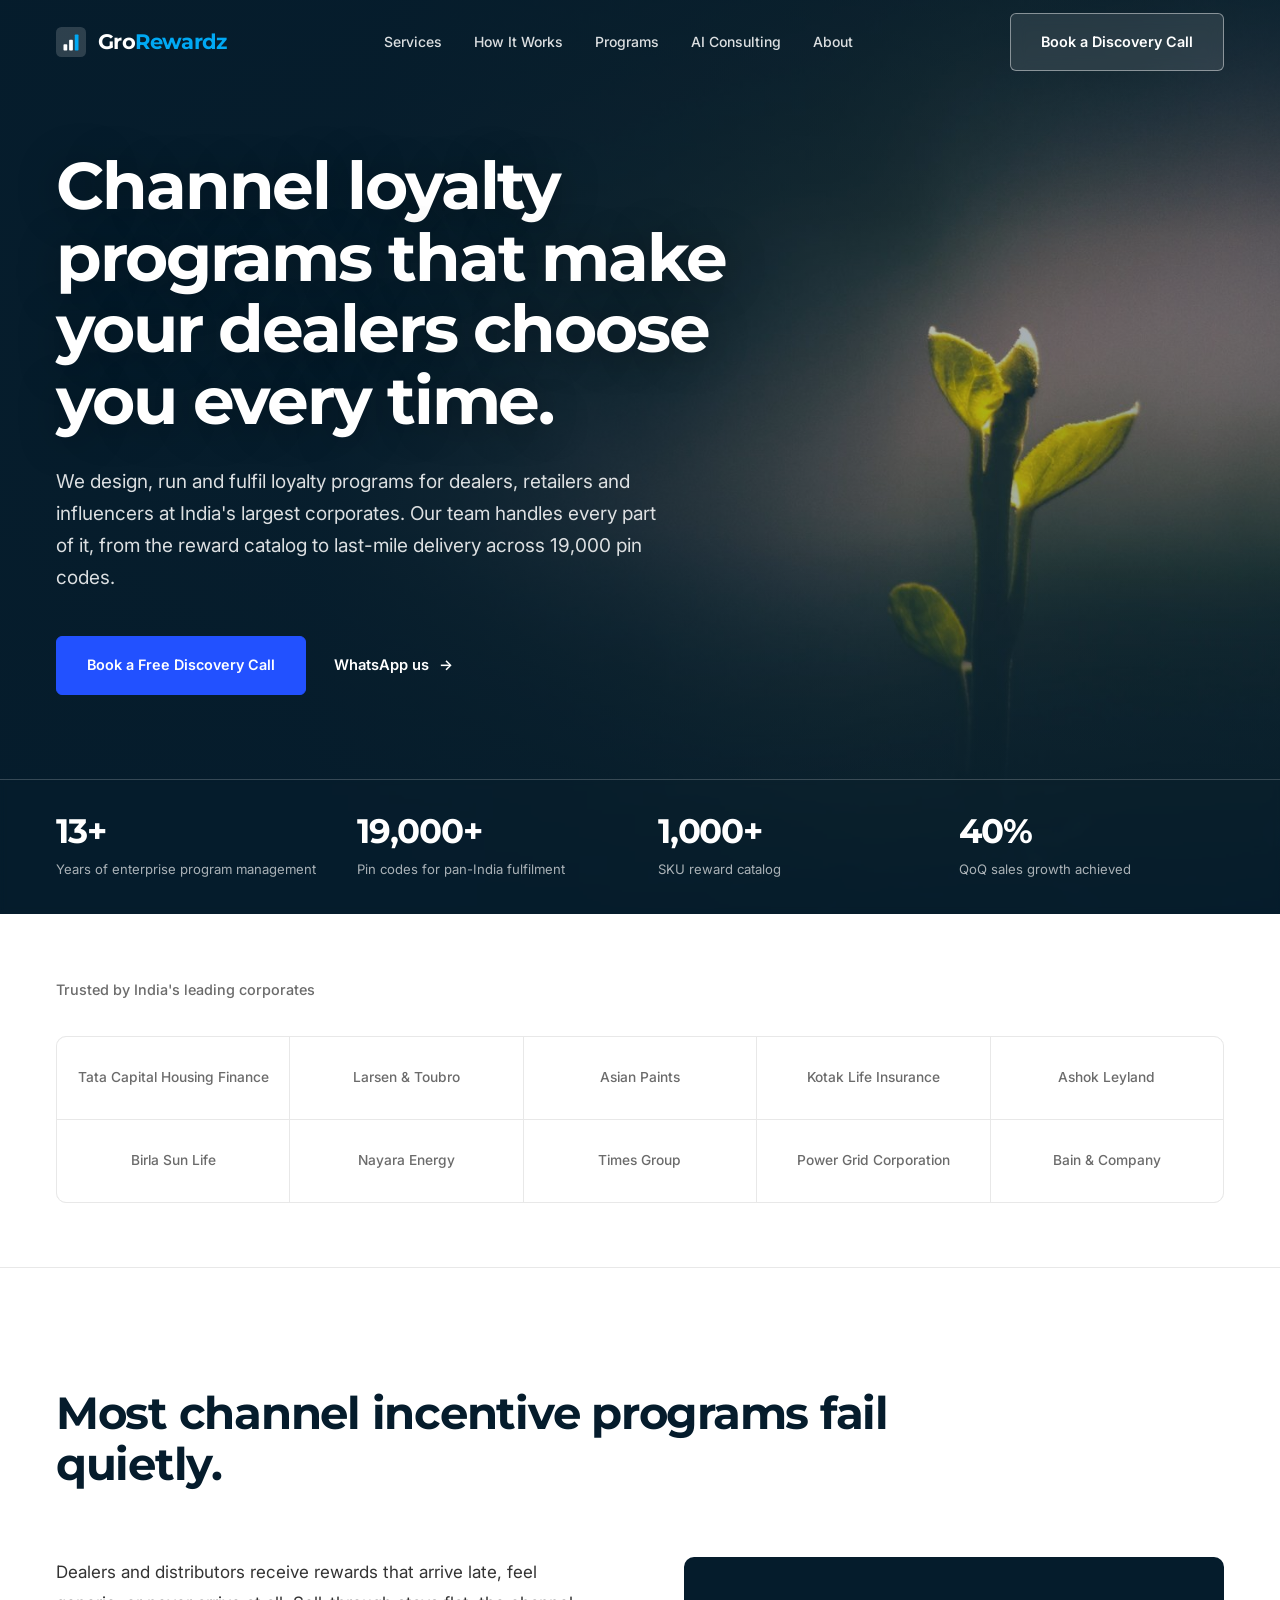
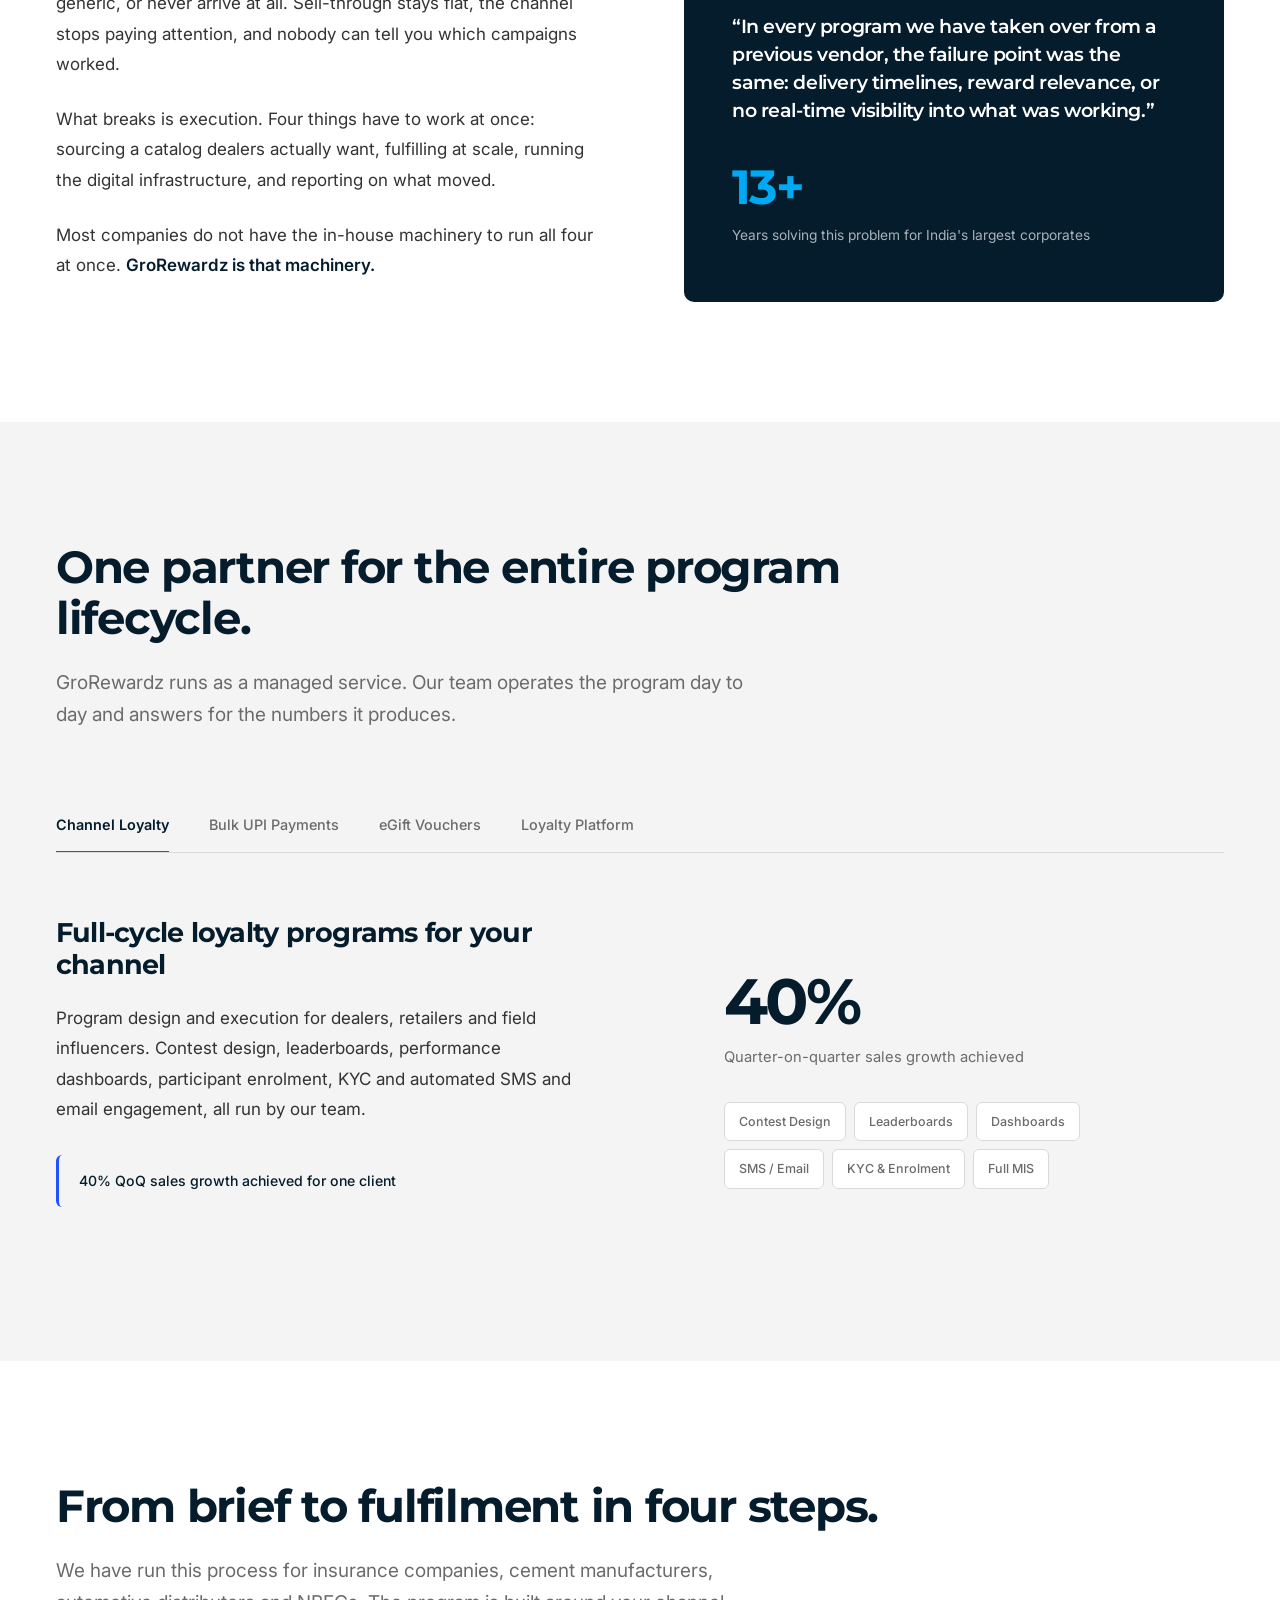
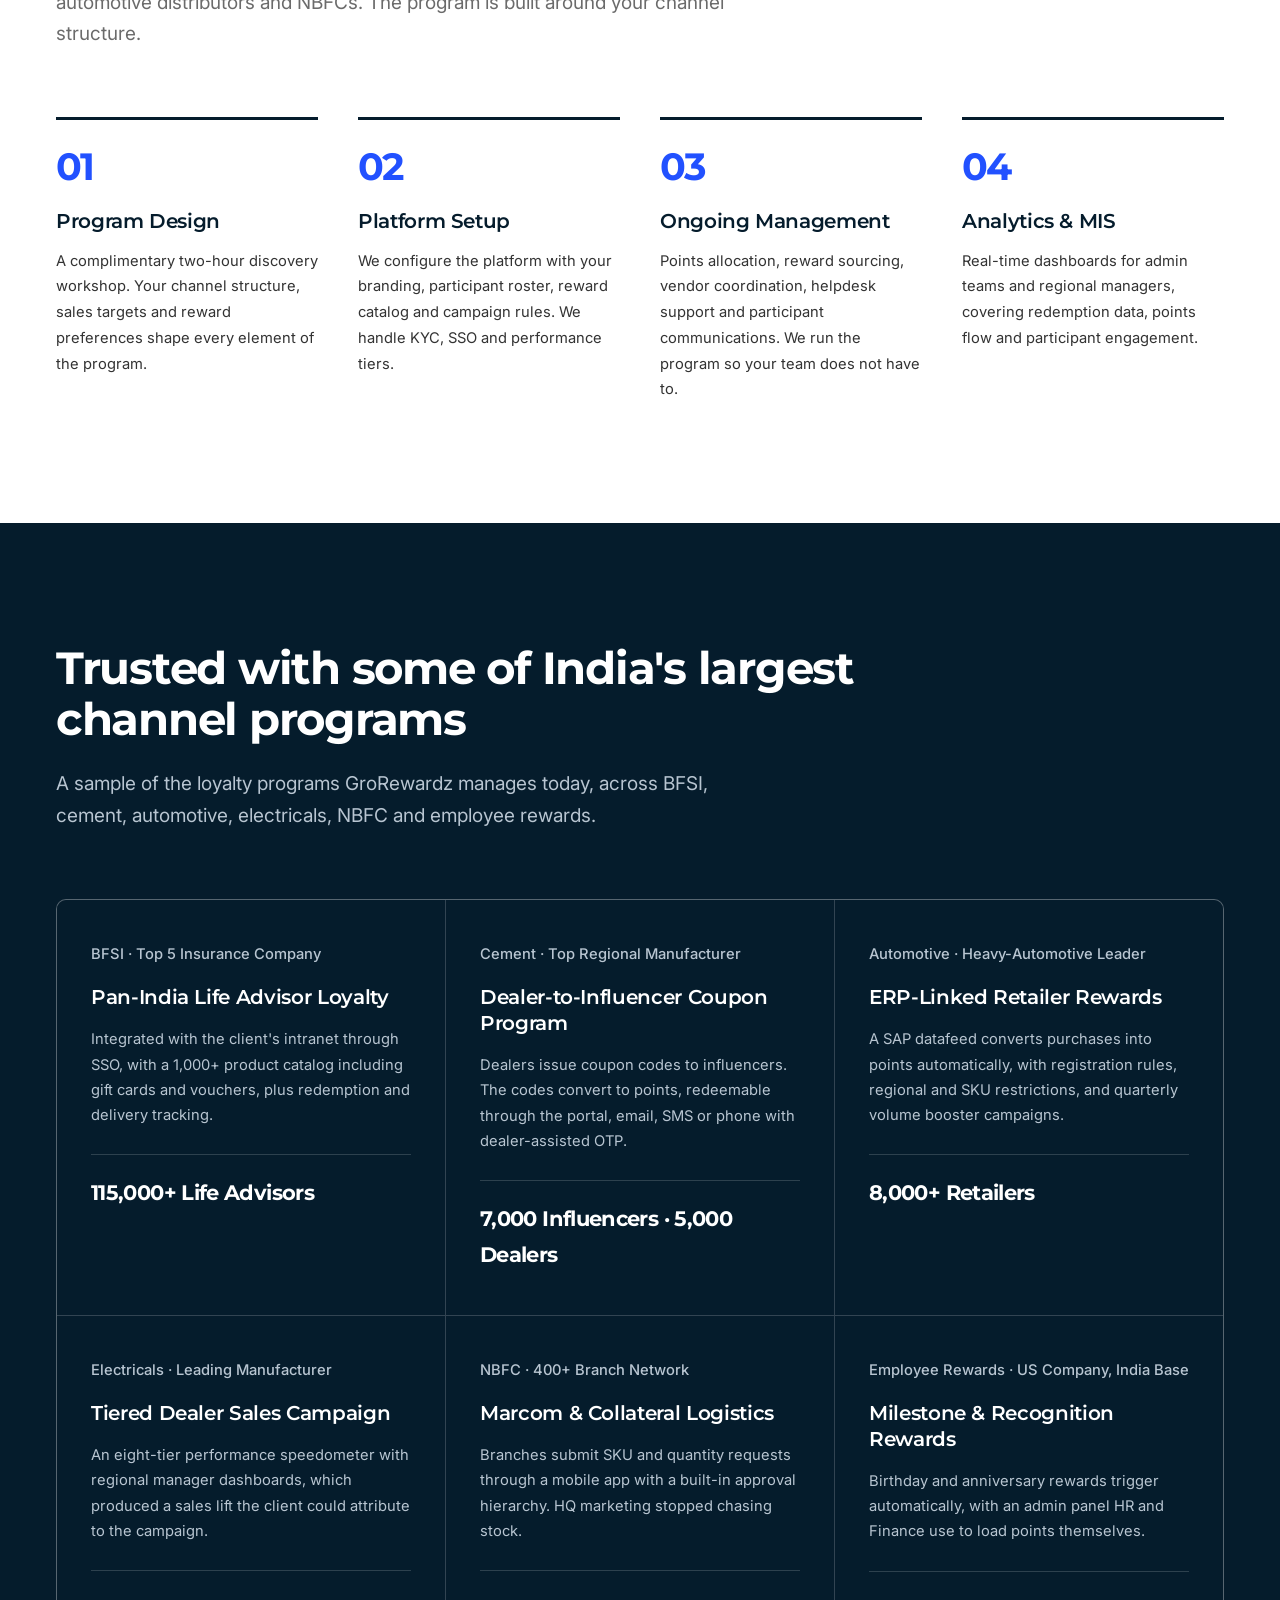
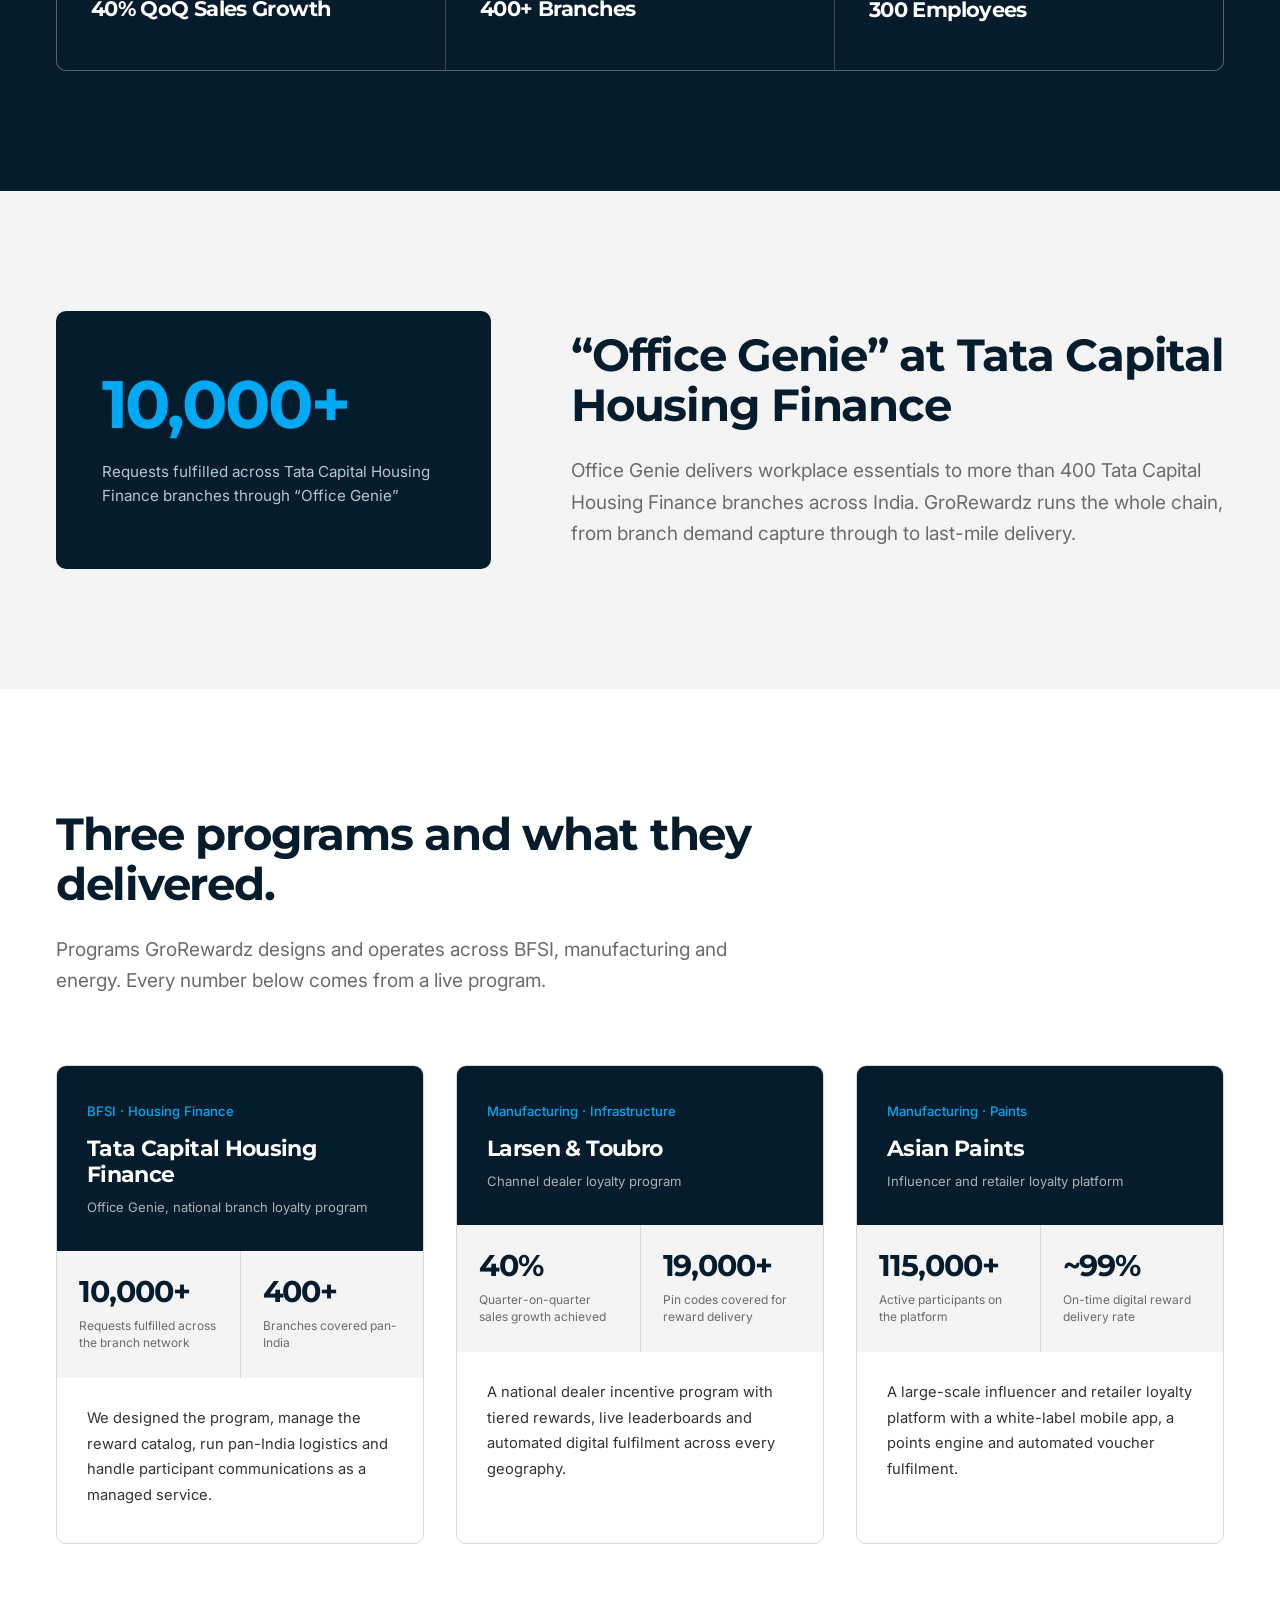
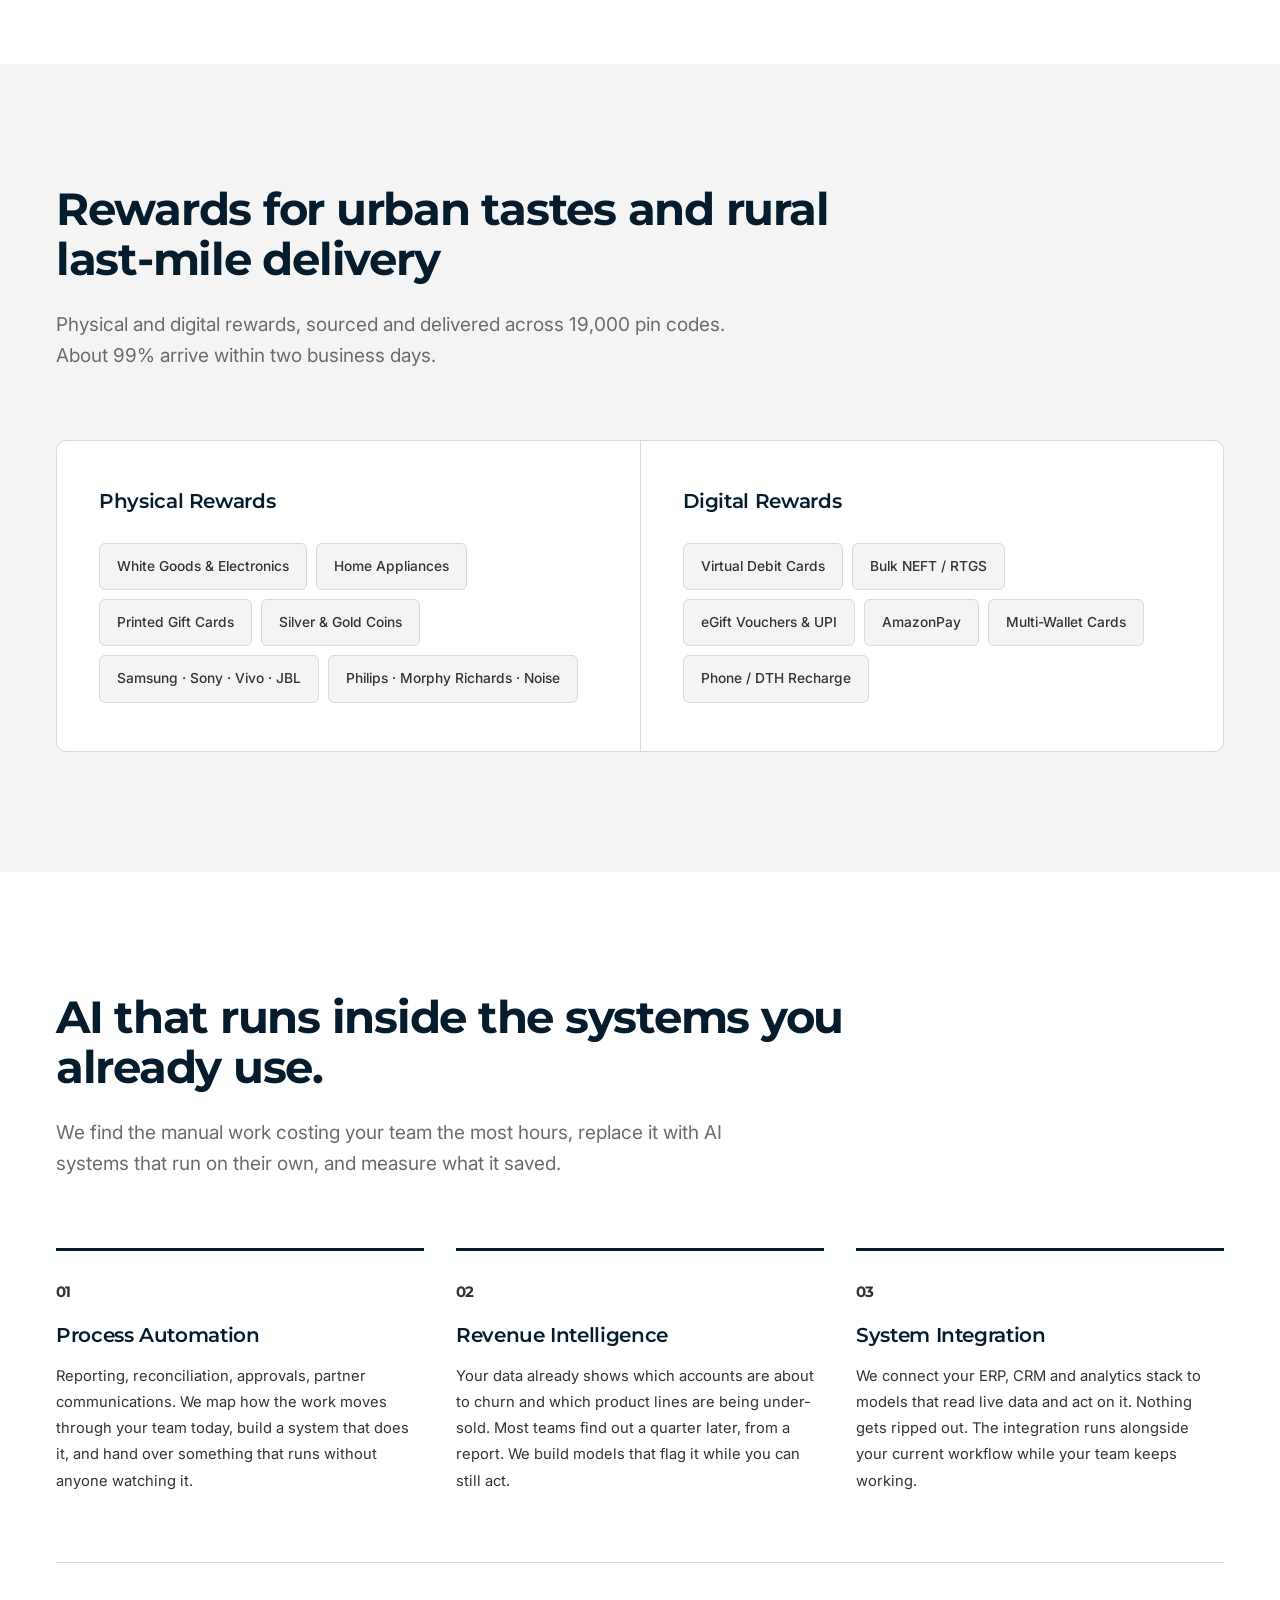
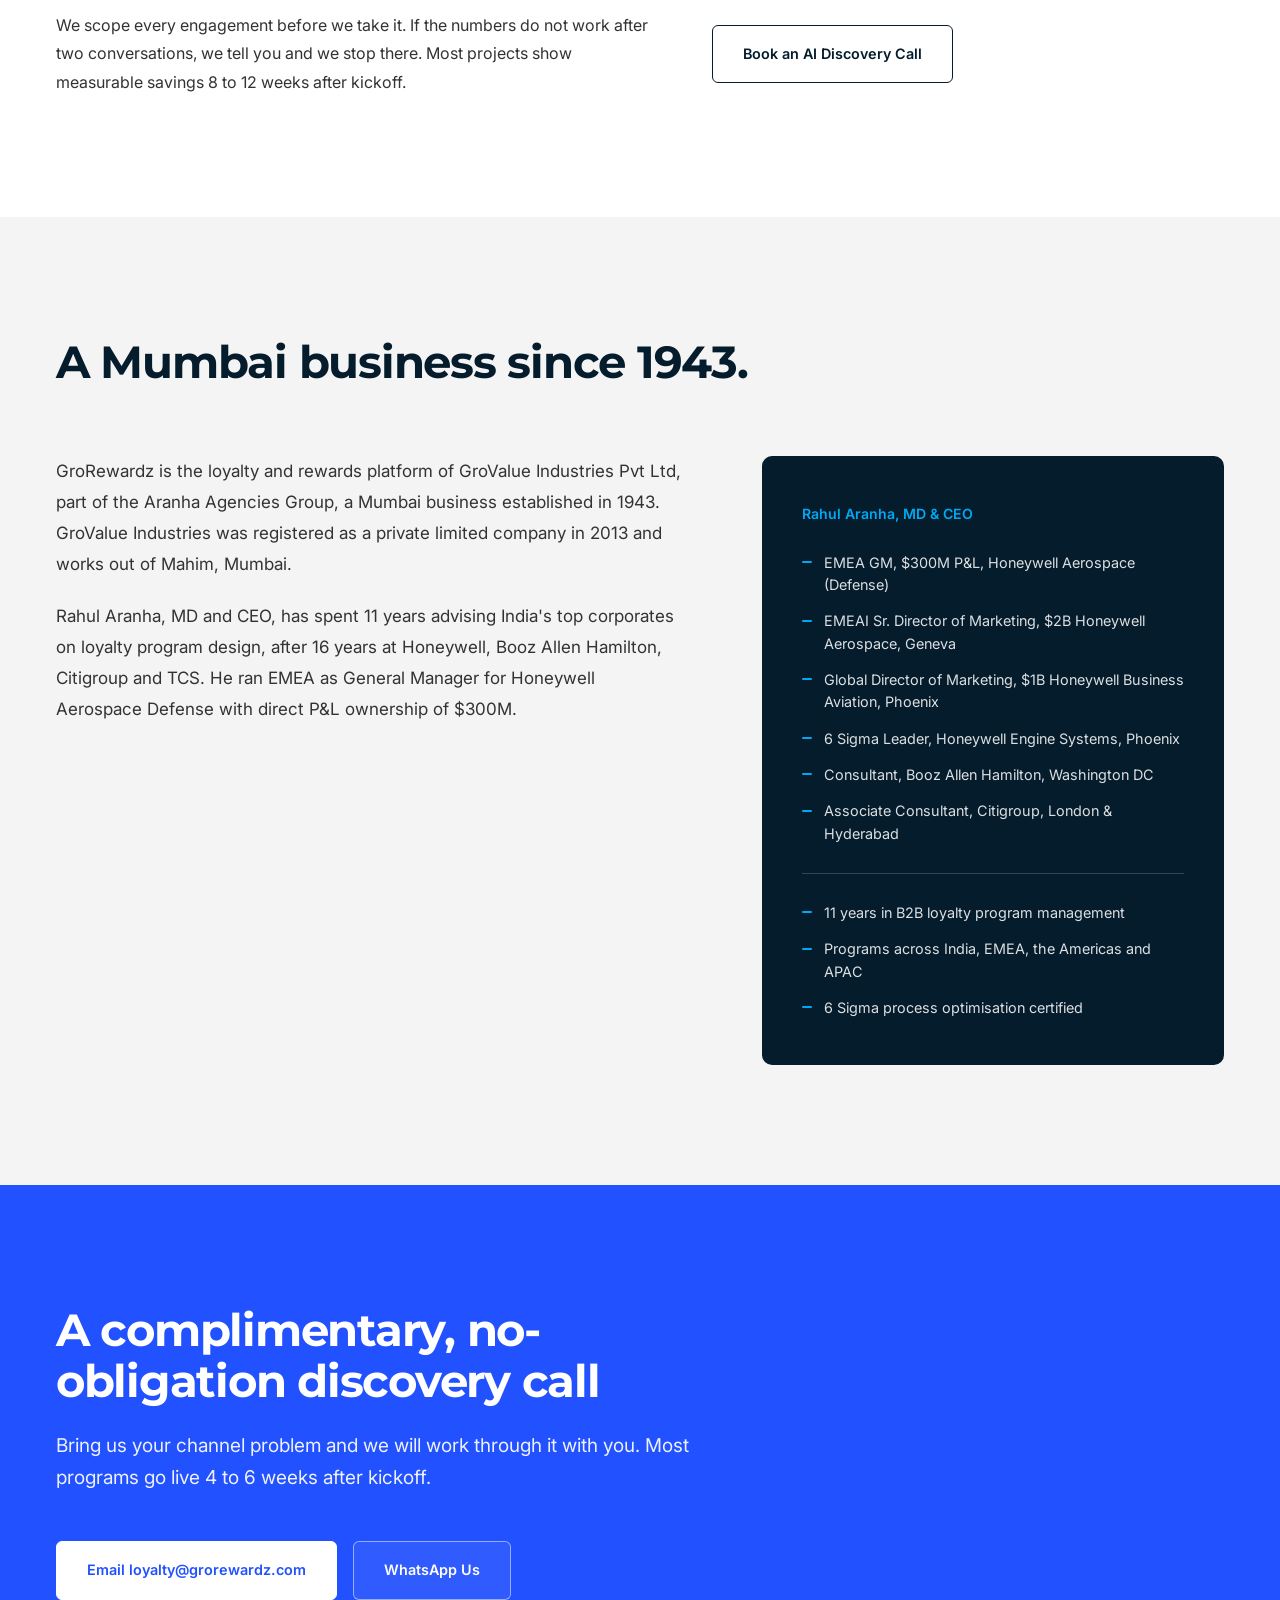
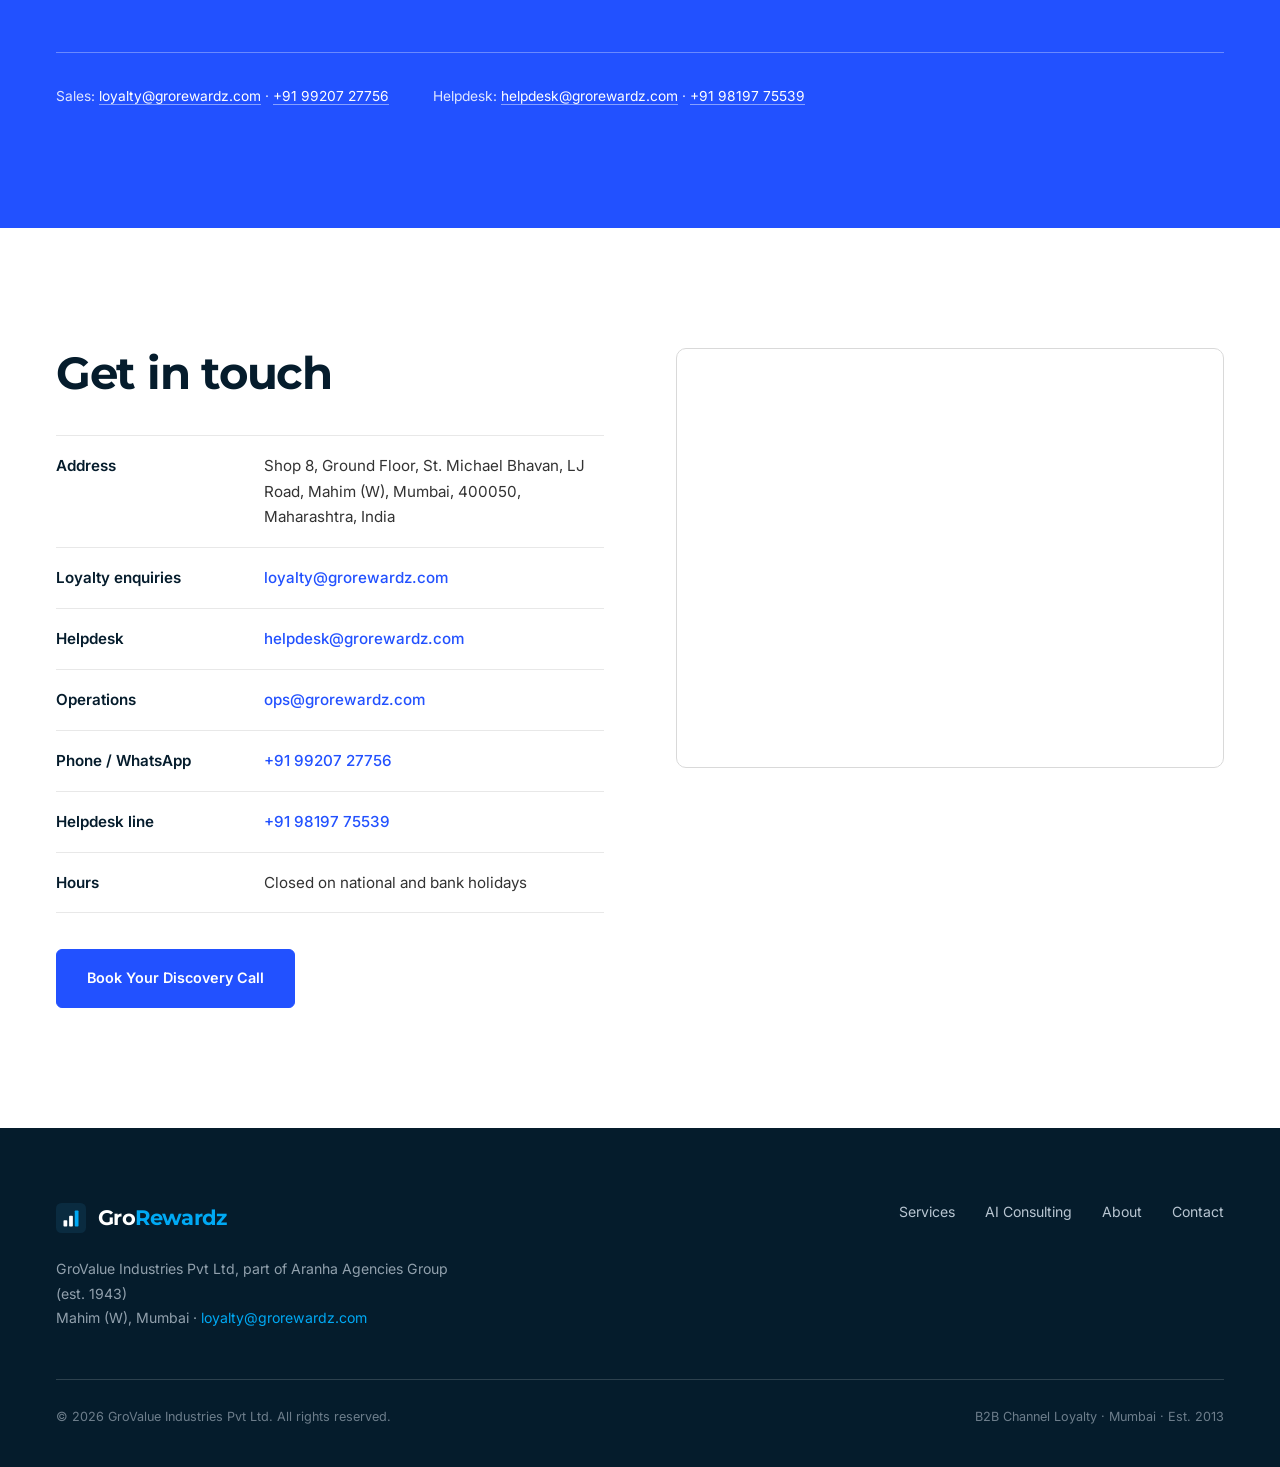
==== commit e569a4e1: "Remove eyebrow labels, fix wordmark spacing, left-align hero Supertext: removed all 11 eyebrow label" ====
--- a/index.html
+++ b/index.html
@@ -97,12 +97,10 @@
 h2{font-size:clamp(1.8rem,1.25rem + 2.3vw,2.8rem);line-height:1.13;letter-spacing:-.028em}
 h3{font-size:1.22rem;line-height:1.32;font-weight:600;letter-spacing:-.018em}
 
-.eyebrow{font-family:'Inter',sans-serif;font-size:.72rem;font-weight:600;letter-spacing:.13em;text-transform:uppercase;color:var(--blue);margin-bottom:24px}
-.eyebrow-light{color:var(--cyan)}
 .lead{color:var(--mute);max-width:58ch;font-size:1.19rem;margin-top:24px;line-height:1.65}
 
 /* ── Layout ────────────────────────────────────────────── */
-.wrap{max-width:1280px;margin:0 auto;padding:0 48px}
+.wrap{max-width:1440px;margin:0 auto;padding:0 56px}
 section{padding:120px 0}
 .section-header{margin-bottom:68px;max-width:52rem}
 .section-gray{background:var(--gray-bg)}
@@ -152,9 +150,9 @@
 .nav-inner{display:flex;align-items:center;justify-content:space-between;height:84px;gap:36px;transition:height .35s var(--ease)}
 nav.scrolled .nav-inner{height:72px}
 .brand{display:inline-flex;align-items:center;gap:12px;font-family:var(--display);font-weight:700;font-size:1.3rem;letter-spacing:-.03em;color:#fff;transition:color .35s var(--ease)}
-.brand span{color:var(--cyan);transition:color .35s var(--ease)}
+.brand-accent{color:var(--cyan);transition:color .35s var(--ease)}
 nav.scrolled .brand{color:var(--navy)}
-nav.scrolled .brand span{color:var(--blue)}
+nav.scrolled .brand-accent{color:var(--blue)}
 .brand-mark{flex-shrink:0;display:block}
 .bm-bg{fill:rgba(255,255,255,.16);transition:fill .35s var(--ease)}
 .bm-hi{fill:var(--cyan);transition:fill .35s var(--ease)}
@@ -184,6 +182,9 @@
   linear-gradient(97deg,rgba(5,28,44,.97) 0%,rgba(5,28,44,.93) 28%,rgba(5,28,44,.66) 50%,rgba(5,28,44,.3) 70%,rgba(5,28,44,.5) 100%),
   linear-gradient(to bottom,rgba(5,28,44,.55) 0%,rgba(5,28,44,0) 26%,rgba(5,28,44,0) 58%,rgba(5,28,44,.9) 100%)}
 .hero-body{position:relative;z-index:1;flex:1;display:flex;align-items:center;padding:150px 0 84px}
+/* .wrap is a flex item here, so it must be told to fill the row —
+   otherwise it shrinks to content and margin:0 auto centres it. */
+.hero-body>.wrap{width:100%}
 .hero-inner{max-width:62rem}
 .hero h1{color:#fff;max-width:16ch;margin-bottom:30px;text-shadow:0 2px 40px rgba(0,0,0,.35)}
 .hero-sub{font-size:1.19rem;line-height:1.68;max-width:50ch;color:rgba(255,255,255,.86);margin-bottom:42px}
@@ -196,7 +197,7 @@
 
 /* ── CLIENT ROSTER ─────────────────────────────────────── */
 .clients{padding:64px 0;border-bottom:1px solid var(--line-lt)}
-.clients-label{font-size:.72rem;font-weight:600;letter-spacing:.13em;text-transform:uppercase;color:var(--mute);margin-bottom:34px}
+.clients-label{font-size:.9rem;font-weight:500;color:var(--mute);margin-bottom:34px}
 .clients-grid{display:grid;grid-template-columns:repeat(5,1fr);gap:1px;background:var(--line-lt);border:1px solid var(--line-lt);border-radius:var(--r-lg);overflow:hidden}
 .client-cell{background:var(--white);padding:24px 18px;font-size:.86rem;font-weight:500;color:var(--mute);display:flex;align-items:center;justify-content:center;text-align:center;line-height:1.4;min-height:82px;transition:background .22s var(--ease),color .22s var(--ease)}
 .client-cell:hover{background:var(--gray-bg);color:var(--navy)}
@@ -240,7 +241,7 @@
 .prog-grid{display:grid;grid-template-columns:repeat(3,1fr);gap:1px;margin-top:64px;background:rgba(255,255,255,.18);border:1px solid rgba(255,255,255,.18);border-radius:var(--r-lg);overflow:hidden}
 .prog-card{background:var(--navy);padding:42px 34px;transition:background .25s var(--ease)}
 .prog-card:hover{background:var(--navy-2)}
-.prog-tag{font-size:.7rem;text-transform:uppercase;letter-spacing:.12em;color:var(--cyan);font-weight:600;margin-bottom:18px}
+.prog-tag{font-size:.82rem;color:var(--cyan);font-weight:500;margin-bottom:18px}
 .prog-card h3{color:#fff;margin-bottom:16px}
 .prog-card p{font-size:.92rem;color:var(--on-navy);line-height:1.72}
 .prog-stat{margin-top:26px;padding-top:20px;border-top:1px solid rgba(255,255,255,.16);font-family:var(--display);font-weight:700;font-size:1.32rem;color:#fff;letter-spacing:-.03em}
@@ -256,7 +257,7 @@
 .case-card{background:var(--white);border:1px solid var(--line);border-radius:var(--r-lg);overflow:hidden;display:flex;flex-direction:column;transition:border-color .25s var(--ease),transform .25s var(--ease),box-shadow .25s var(--ease)}
 .case-card:hover{border-color:var(--navy);transform:translateY(-3px);box-shadow:0 10px 30px rgba(5,28,44,.08)}
 .case-card-top{background:var(--navy);padding:34px 30px}
-.case-industry{font-size:.7rem;font-weight:600;letter-spacing:.12em;text-transform:uppercase;color:var(--cyan);margin-bottom:14px}
+.case-industry{font-size:.82rem;font-weight:500;color:var(--cyan);margin-bottom:14px}
 .case-company{font-family:var(--display);font-weight:700;font-size:1.35rem;color:#fff;line-height:1.2;letter-spacing:-.03em}
 .case-program{font-size:.82rem;color:rgba(255,255,255,.66);margin-top:10px;line-height:1.5}
 .case-metrics{display:grid;grid-template-columns:1fr 1fr;gap:1px;background:var(--line)}
@@ -287,7 +288,7 @@
 .about-grid{display:grid;grid-template-columns:1.15fr .85fr;gap:80px;align-items:start}
 .about-text p{font-size:1.0625rem;color:var(--body);line-height:1.82;margin-bottom:22px}
 .cred-box{background:var(--navy);padding:46px 40px;color:#fff;border-radius:var(--r-lg)}
-.cred-label{font-size:.7rem;font-weight:600;letter-spacing:.13em;text-transform:uppercase;color:var(--cyan);margin-bottom:26px}
+.cred-label{font-size:.88rem;font-weight:600;color:var(--cyan);margin-bottom:26px}
 .cred-list{list-style:none;display:flex;flex-direction:column;gap:14px}
 .cred-list li{font-size:.9rem;color:rgba(255,255,255,.86);padding-left:22px;position:relative;line-height:1.55}
 .cred-list li::before{content:'';position:absolute;left:0;top:.66em;width:10px;height:2px;border-radius:1px;background:var(--cyan)}
@@ -319,7 +320,7 @@
 footer{background:var(--navy);color:var(--on-navy);padding:72px 0 40px;font-size:.88rem}
 .footer-inner{display:flex;justify-content:space-between;align-items:flex-start;flex-wrap:wrap;gap:44px}
 .footer-brand .brand{color:#fff}
-.footer-brand .brand span{color:var(--cyan)}
+.footer-brand .brand-accent{color:var(--cyan)}
 .footer-brand .bm-bg{fill:var(--navy-2)}
 .footer-brand p{font-size:.88rem;color:rgba(184,197,209,.78);margin-top:18px;line-height:1.74;max-width:44ch}
 .footer-brand p a{color:var(--cyan)}
@@ -386,7 +387,7 @@
         <rect x="24.5" y="24" width="7" height="20" rx="1.5" fill="#ffffff"/>
         <rect class="bm-hi" x="35" y="14" width="7" height="30" rx="1.5"/>
       </svg>
-      Gro<span>Rewardz</span>
+      <span class="brand-text">Gro<span class="brand-accent">Rewardz</span></span>
     </a>
     <ul class="nav-links">
       <li><a href="#services">Services</a></li>
@@ -405,7 +406,6 @@
   <div class="hero-body">
     <div class="wrap">
       <div class="hero-inner">
-        <p class="eyebrow eyebrow-light">Channel Loyalty &amp; Enterprise AI</p>
         <h1>Channel loyalty programs that make your dealers choose you every time.</h1>
         <p class="hero-sub">We design, run and fulfil loyalty programs for dealers, retailers and influencers at India's largest corporates. Our team handles every part of it, from the reward catalog to last-mile delivery across 19,000 pin codes.</p>
         <div class="hero-ctas">
@@ -450,7 +450,6 @@
 <section>
   <div class="wrap">
     <div class="section-header">
-      <p class="eyebrow">The Problem</p>
       <h2>Most channel incentive programs fail quietly.</h2>
     </div>
     <div class="problem-grid" data-reveal>
@@ -474,7 +473,6 @@
 <section id="services" class="section-gray">
   <div class="wrap">
     <div class="section-header">
-      <p class="eyebrow">What We Do</p>
       <h2>One partner for the entire program lifecycle.</h2>
       <p class="lead">GroRewardz runs as a managed service. Our team operates the program day to day and answers for the numbers it produces.</p>
     </div>
@@ -570,7 +568,6 @@
 <section id="process">
   <div class="wrap">
     <div class="section-header">
-      <p class="eyebrow">How It Works</p>
       <h2>From brief to fulfilment in four steps.</h2>
       <p class="lead">We have run this process for insurance companies, cement manufacturers, automotive distributors and NBFCs. The program is built around your channel structure.</p>
     </div>
@@ -603,7 +600,6 @@
 <section id="programs" class="section-navy">
   <div class="wrap">
     <div class="section-header">
-      <p class="eyebrow eyebrow-light">Live Programs</p>
       <h2>Trusted with some of India's largest channel programs</h2>
       <p class="lead">A sample of the loyalty programs GroRewardz manages today, across BFSI, cement, automotive, electricals, NBFC and employee rewards.</p>
     </div>
@@ -656,7 +652,6 @@
       <span>Requests fulfilled across Tata Capital Housing Finance branches through &ldquo;Office Genie&rdquo;</span>
     </div>
     <div data-reveal>
-      <p class="eyebrow">Case Spotlight</p>
       <h2>&ldquo;Office Genie&rdquo; at Tata Capital Housing Finance</h2>
       <p class="lead">Office Genie delivers workplace essentials to more than 400 Tata Capital Housing Finance branches across India. GroRewardz runs the whole chain, from branch demand capture through to last-mile delivery.</p>
     </div>
@@ -667,7 +662,6 @@
 <section id="casestudies">
   <div class="wrap">
     <div class="section-header">
-      <p class="eyebrow">Case Studies</p>
       <h2>Three programs and what they delivered.</h2>
       <p class="lead">Programs GroRewardz designs and operates across BFSI, manufacturing and energy. Every number below comes from a live program.</p>
     </div>
@@ -744,7 +738,6 @@
 <section id="fulfilment" class="section-gray">
   <div class="wrap">
     <div class="section-header">
-      <p class="eyebrow">Fulfilment</p>
       <h2>Rewards for urban tastes and rural last-mile delivery</h2>
       <p class="lead">Physical and digital rewards, sourced and delivered across 19,000 pin codes. About 99% arrive within two business days.</p>
     </div>
@@ -779,7 +772,6 @@
 <section id="ai-consulting">
   <div class="wrap">
     <div class="section-header" data-reveal>
-      <p class="eyebrow">Enterprise AI</p>
       <h2>AI that runs inside the systems you already use.</h2>
       <p class="lead">We find the manual work costing your team the most hours, replace it with AI systems that run on their own, and measure what it saved.</p>
     </div>
@@ -811,7 +803,6 @@
 <section id="about" class="section-gray">
   <div class="wrap">
     <div class="section-header">
-      <p class="eyebrow">About</p>
       <h2>A Mumbai business since 1943.</h2>
     </div>
     <div class="about-grid" data-reveal>
@@ -861,7 +852,6 @@
   <div class="wrap">
     <div class="contact-grid">
       <div class="contact-info">
-        <p class="eyebrow">Contact</p>
         <h2>Get in touch</h2>
         <dl>
           <div class="contact-row"><dt>Address</dt><dd>Shop 8, Ground Floor, St. Michael Bhavan, LJ Road, Mahim (W), Mumbai, 400050, Maharashtra, India</dd></div>
@@ -894,7 +884,7 @@
             <rect x="24.5" y="24" width="7" height="20" rx="1.5" fill="#ffffff"/>
             <rect class="bm-hi" x="35" y="14" width="7" height="30" rx="1.5"/>
           </svg>
-          Gro<span>Rewardz</span>
+          <span class="brand-text">Gro<span class="brand-accent">Rewardz</span></span>
         </div>
         <p>GroValue Industries Pvt Ltd, part of Aranha Agencies Group (est. 1943)<br>
         Mahim (W), Mumbai &middot; <a href="mailto:loyalty@grorewardz.com">loyalty@grorewardz.com</a></p>
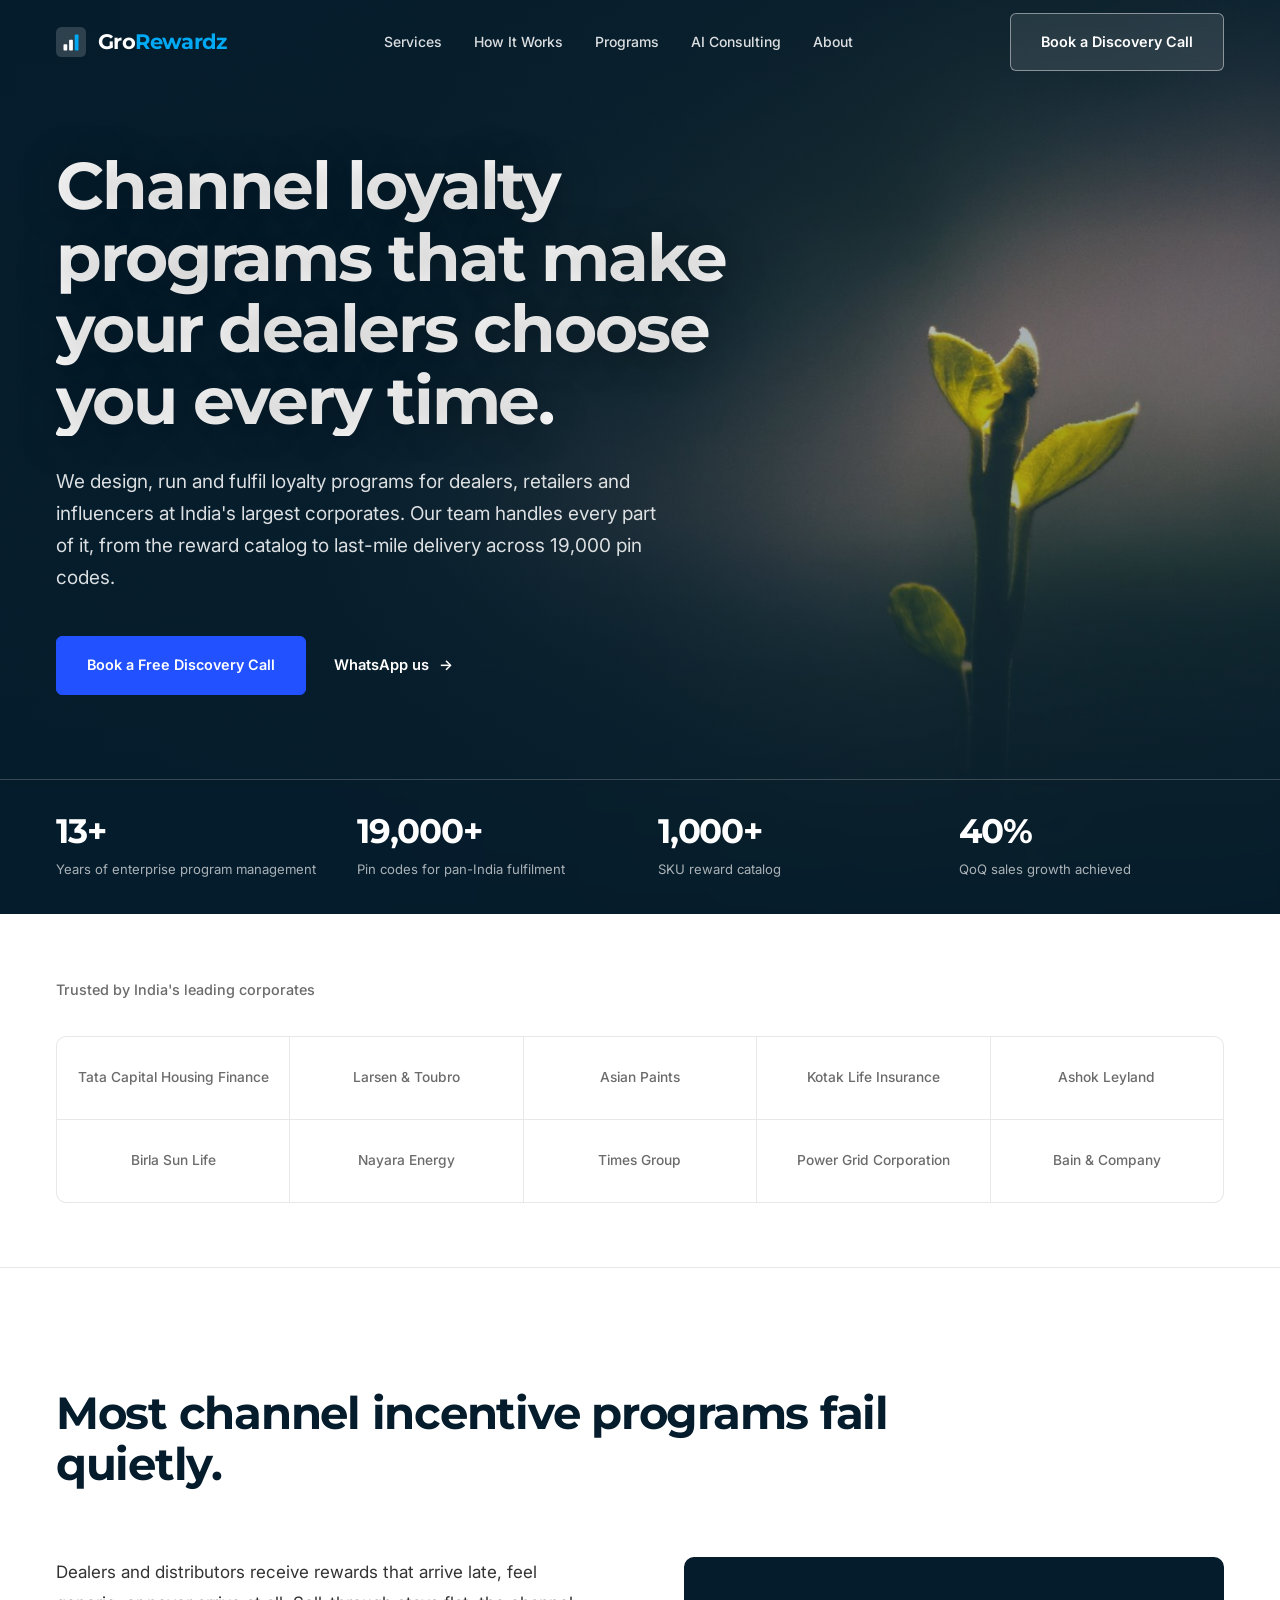
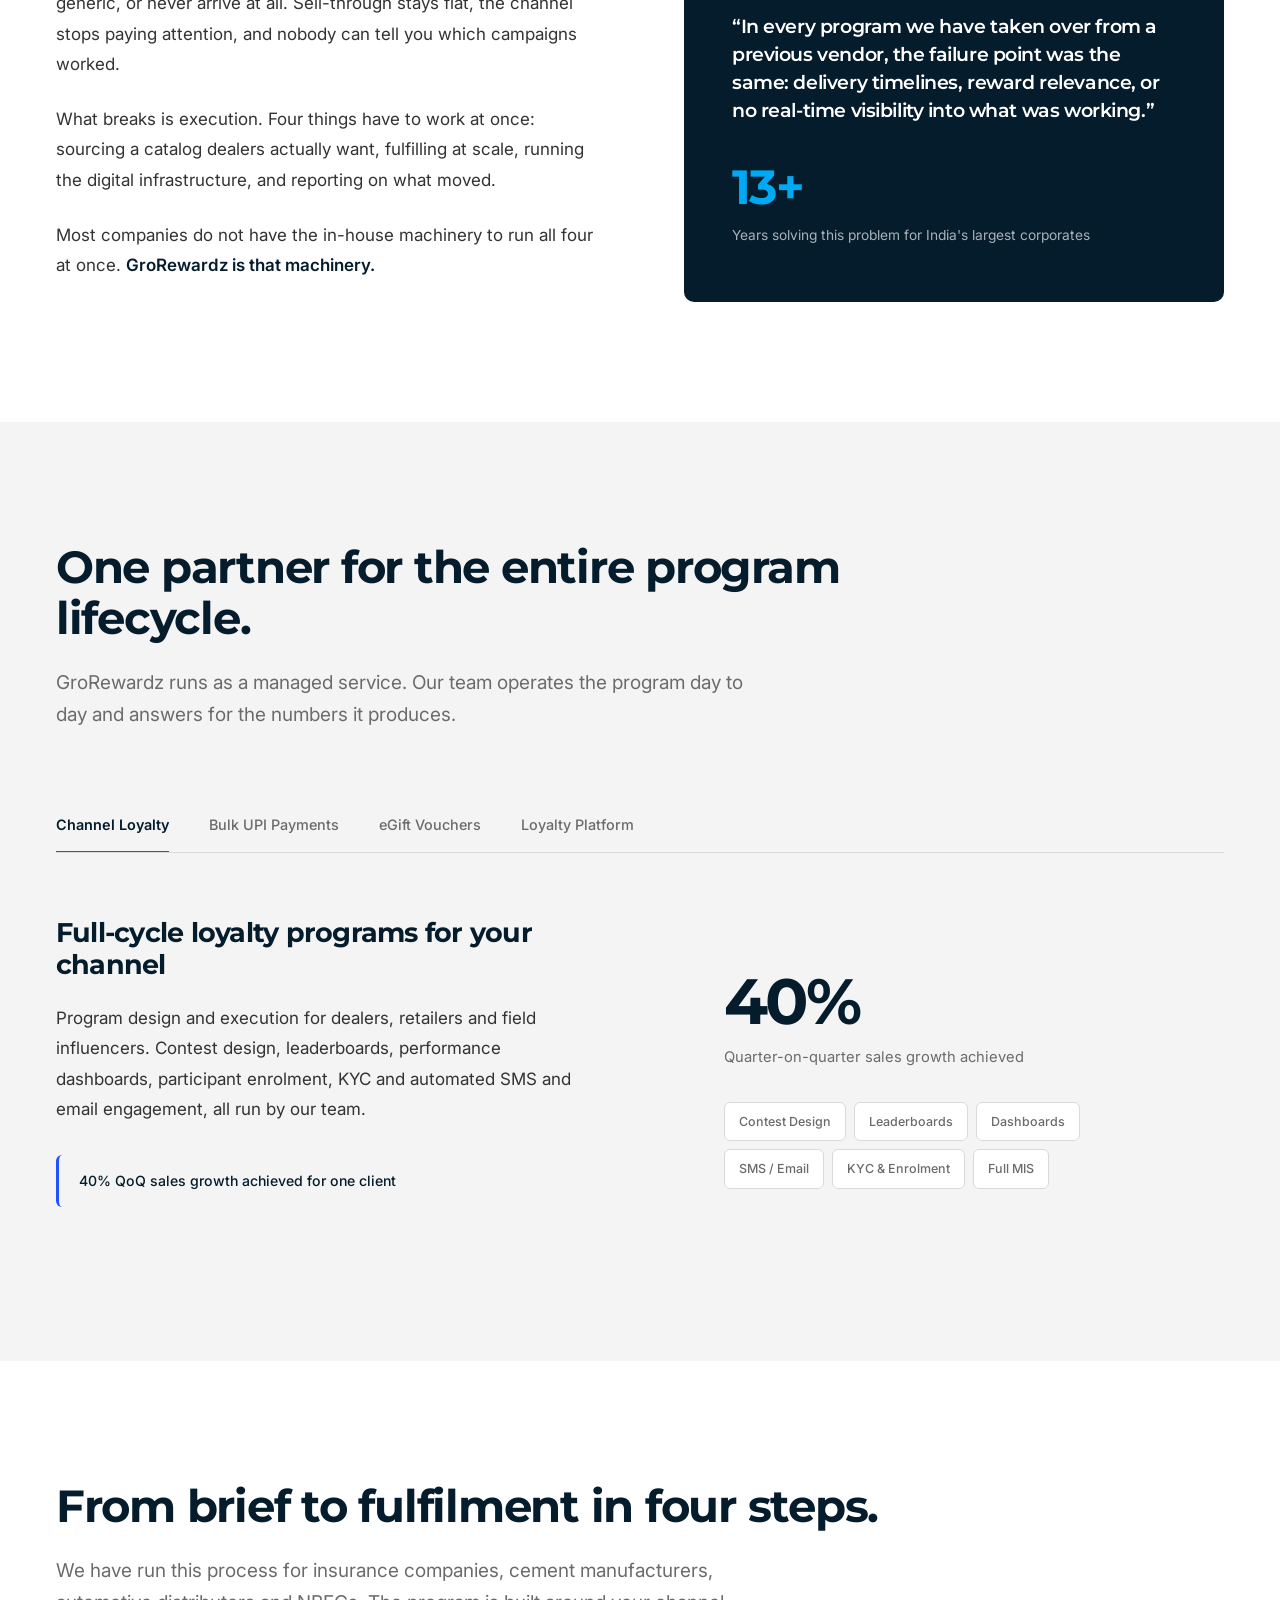
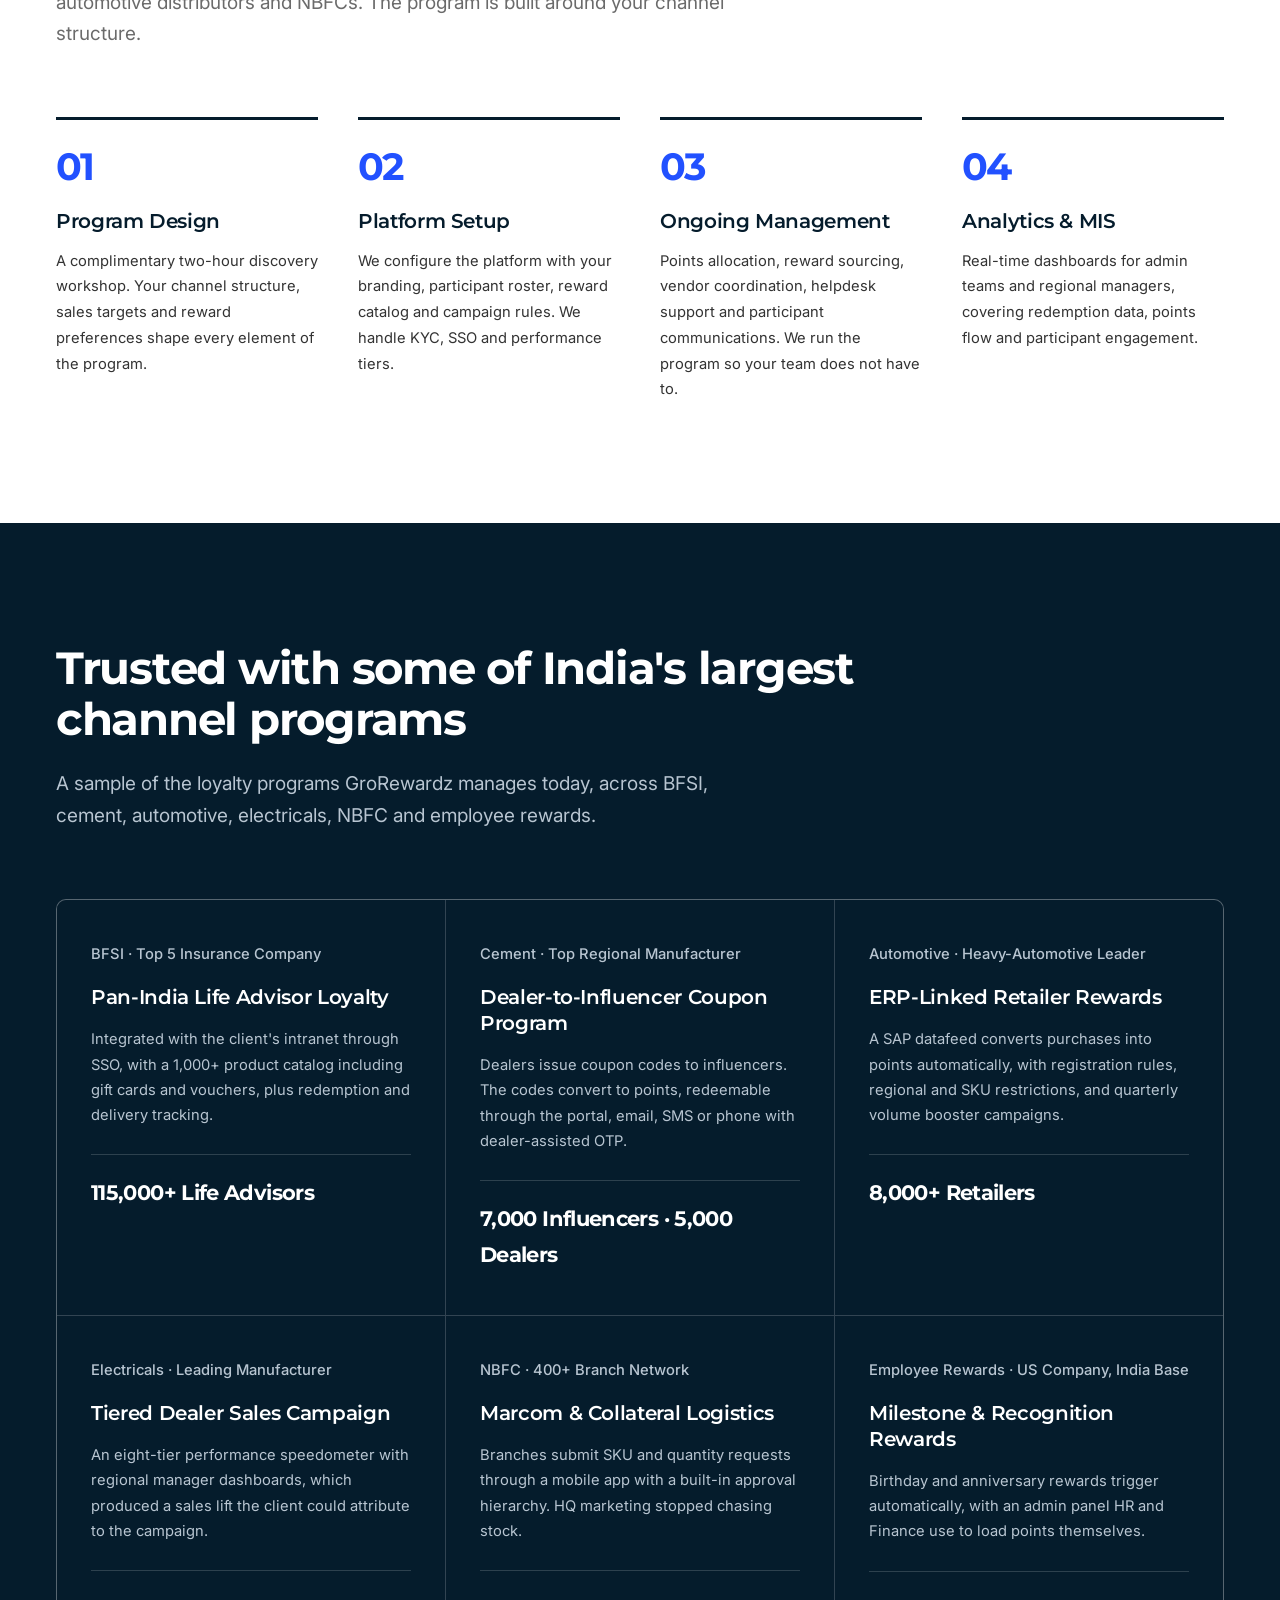
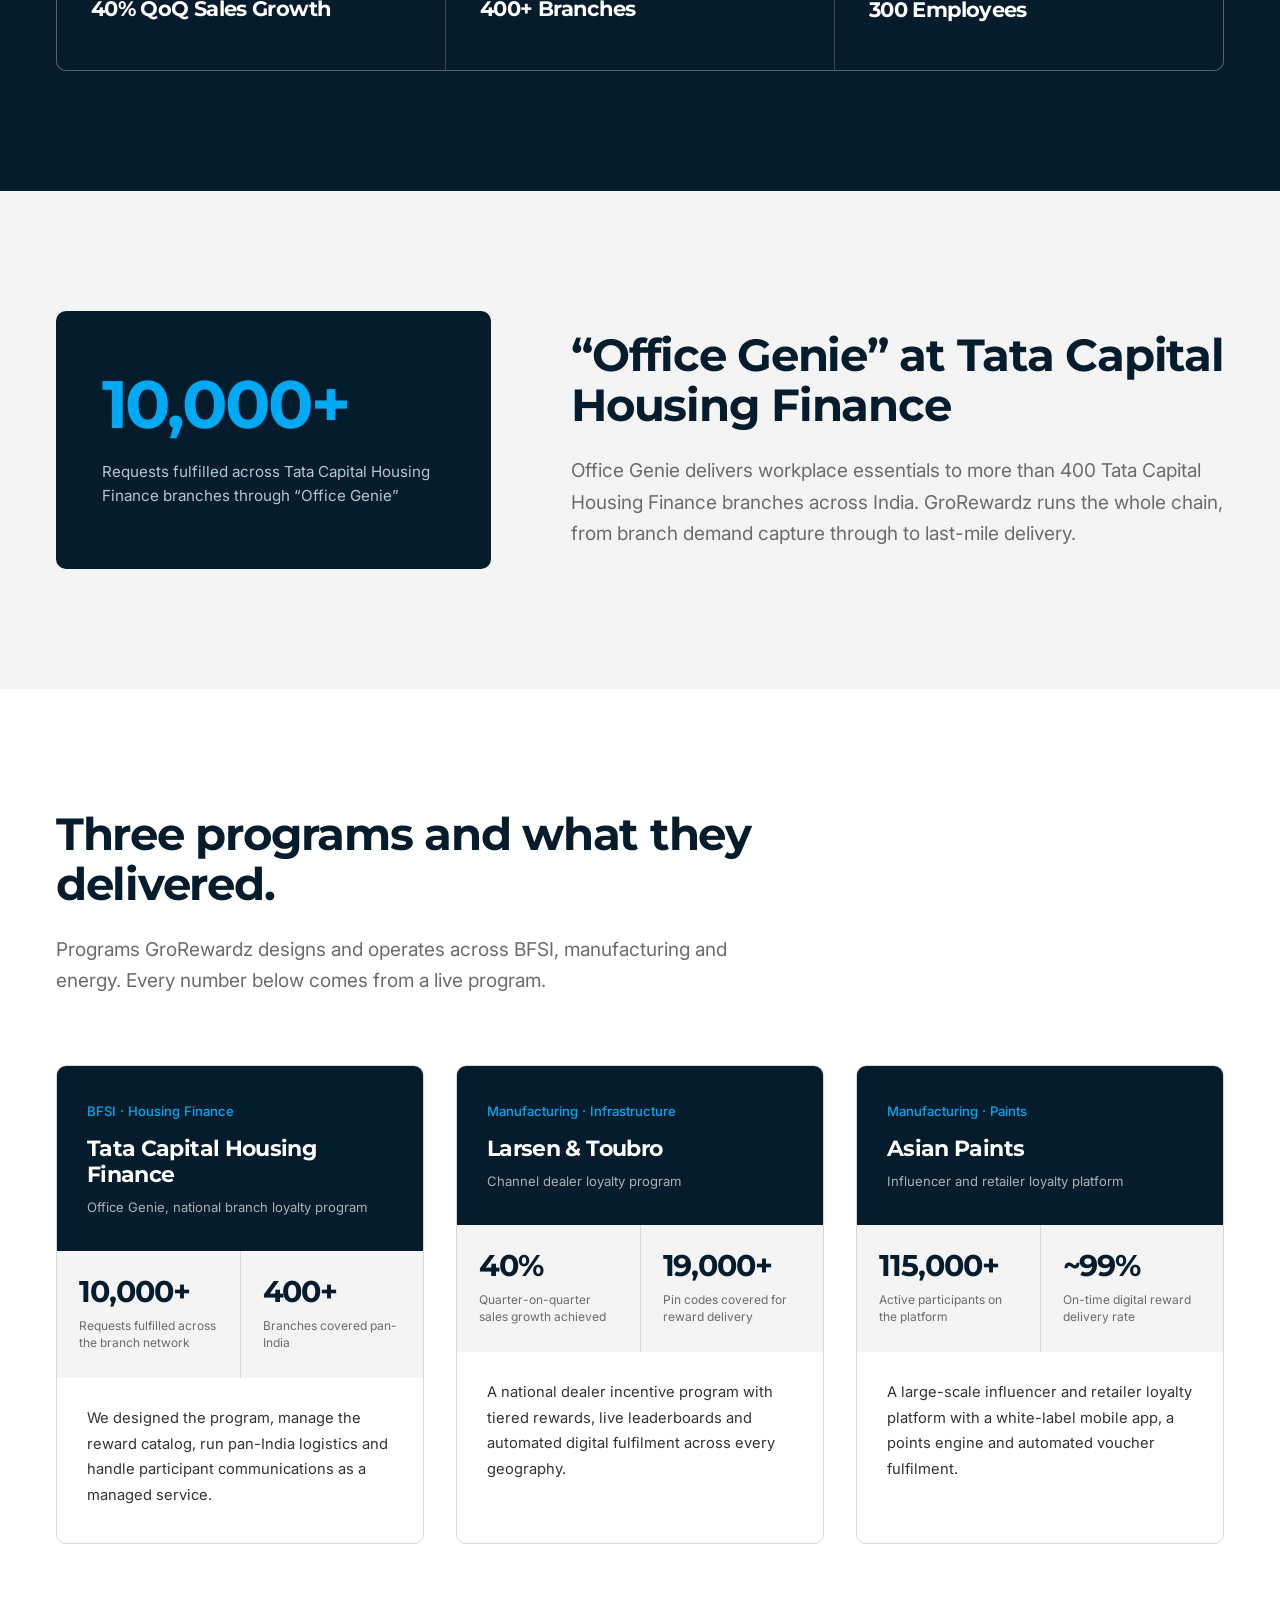
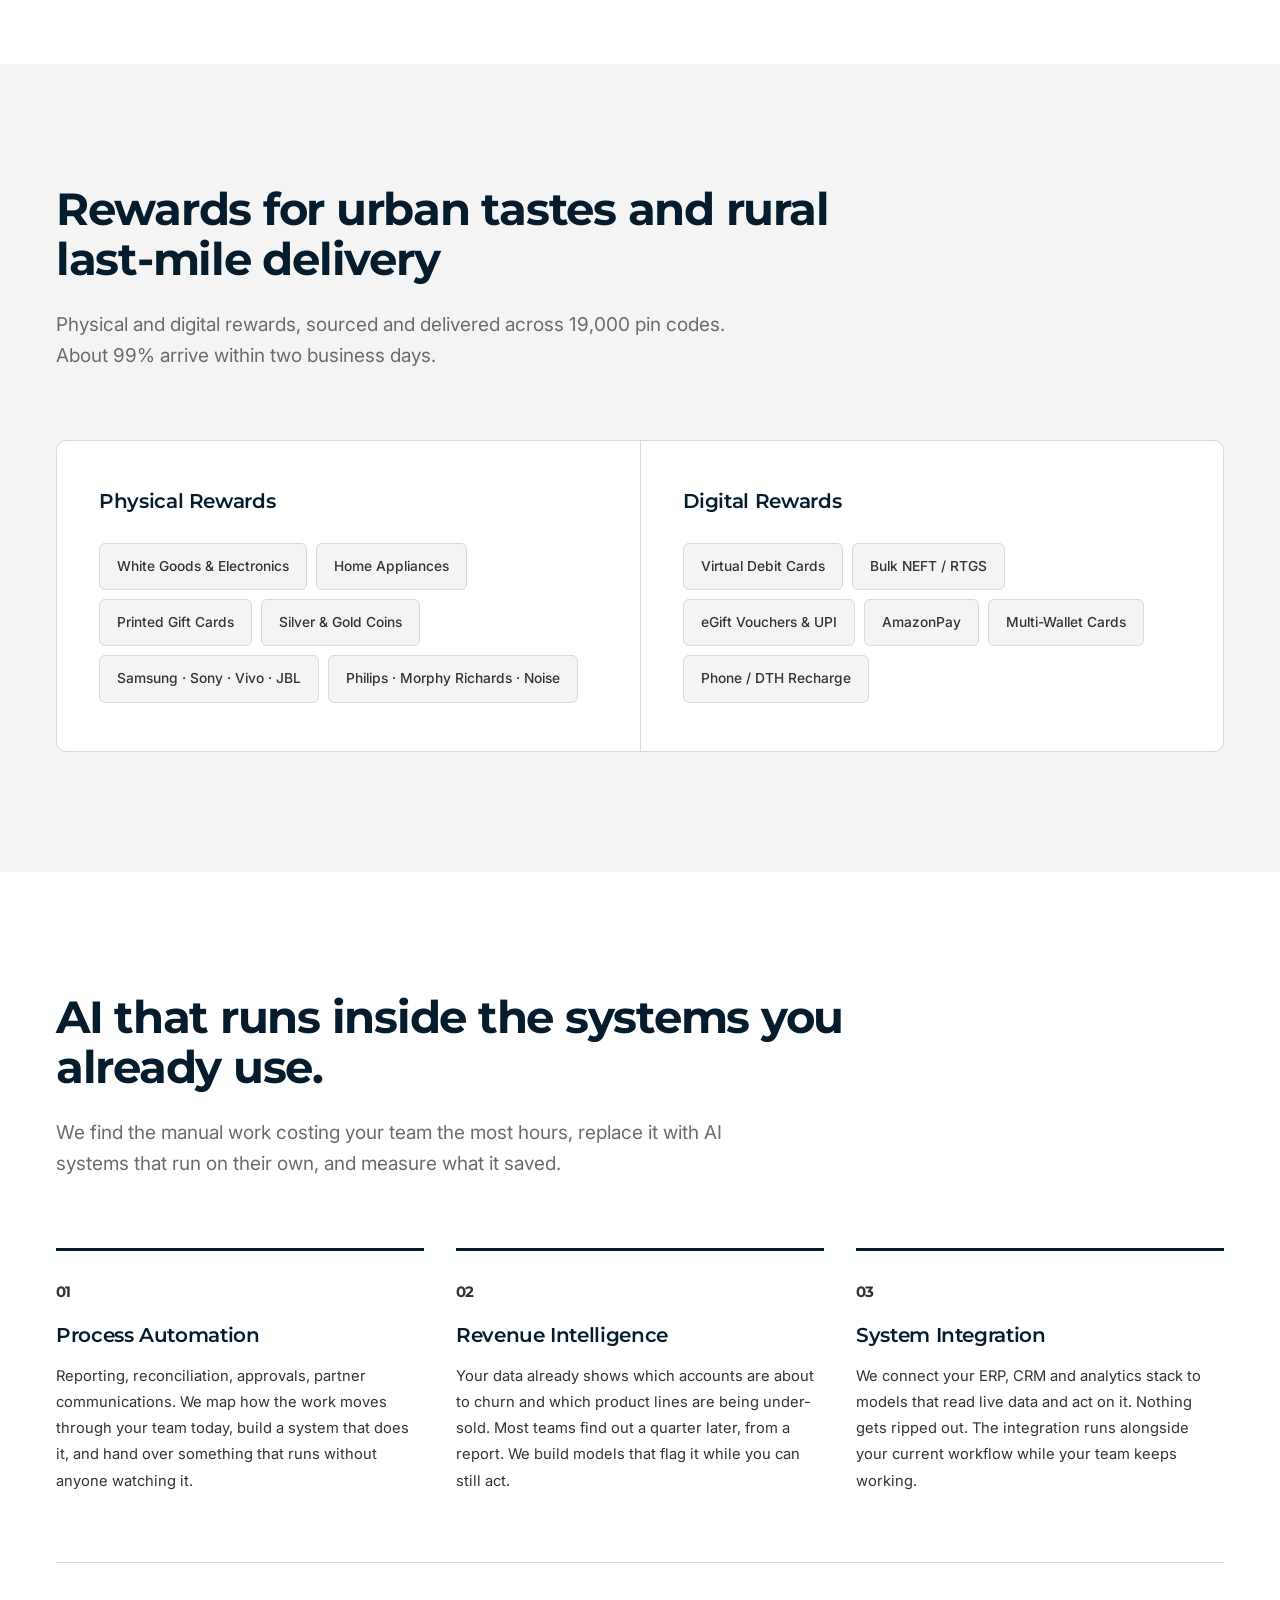
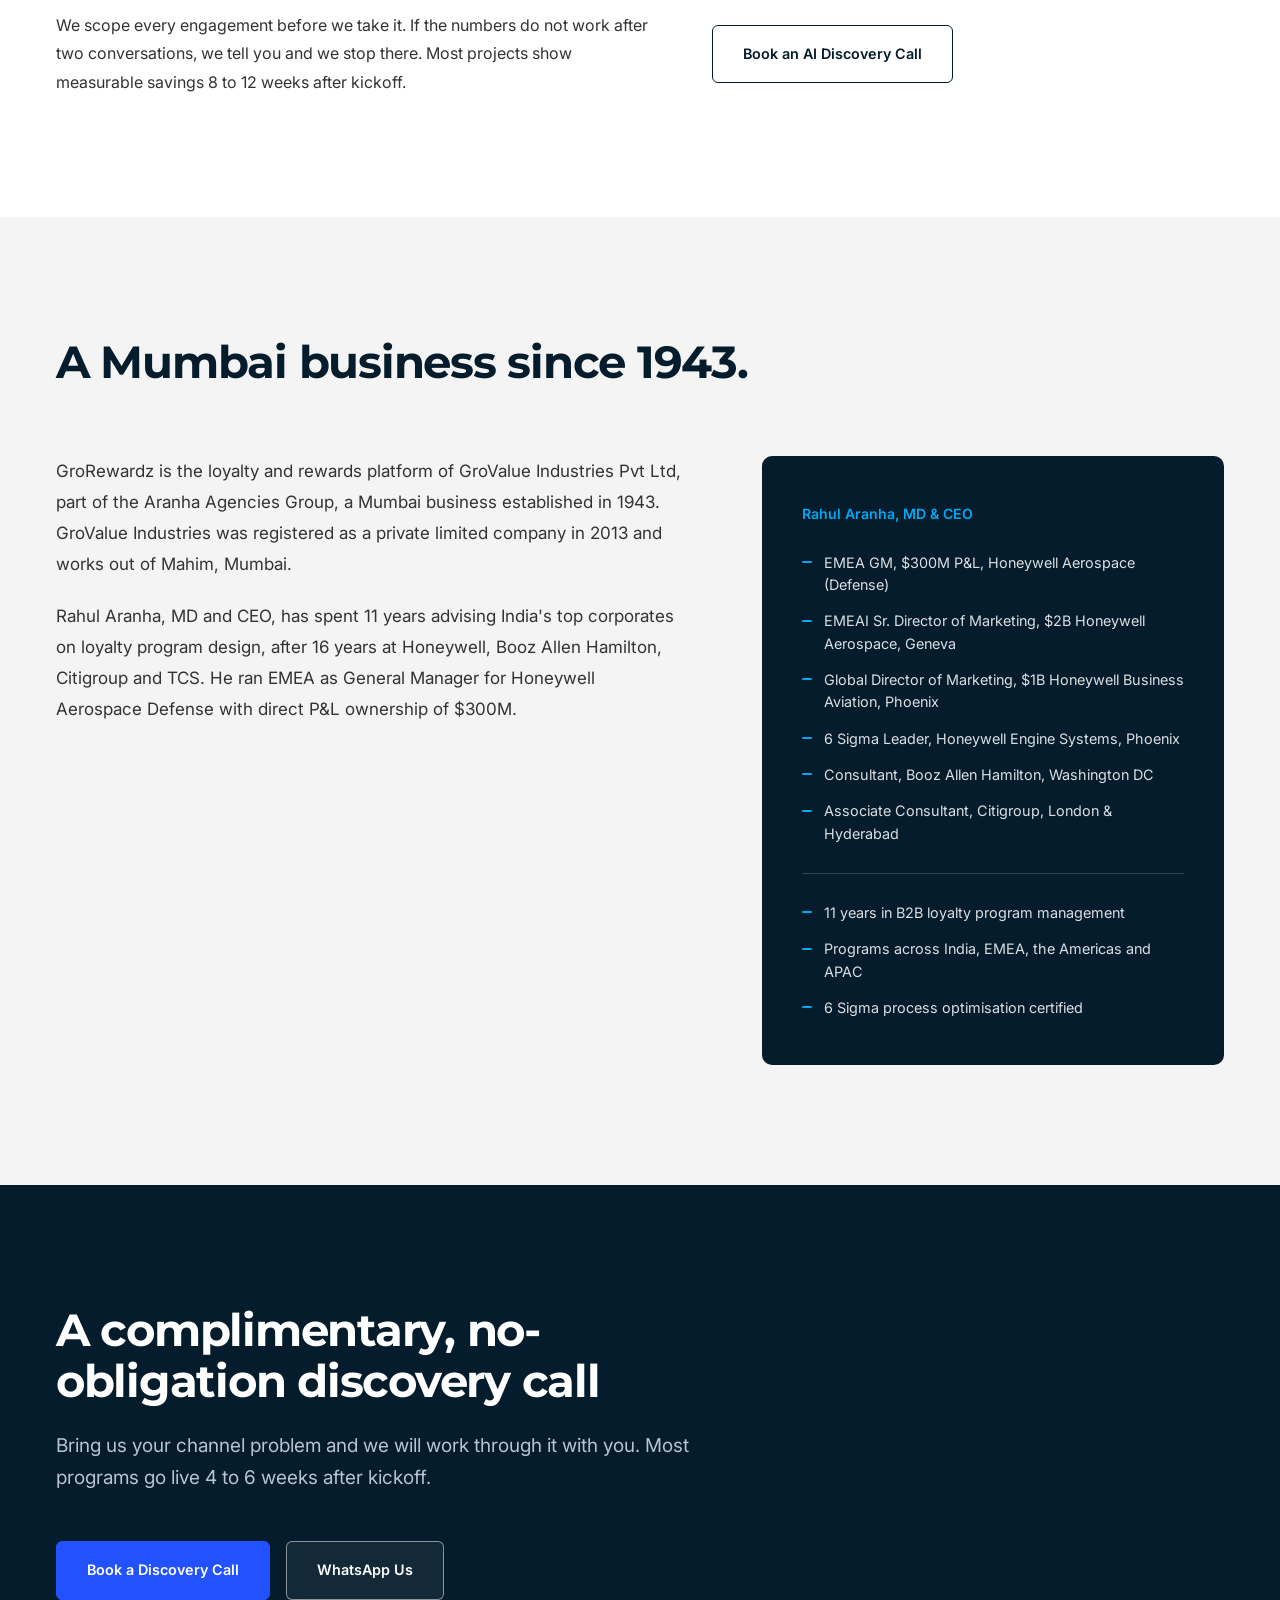
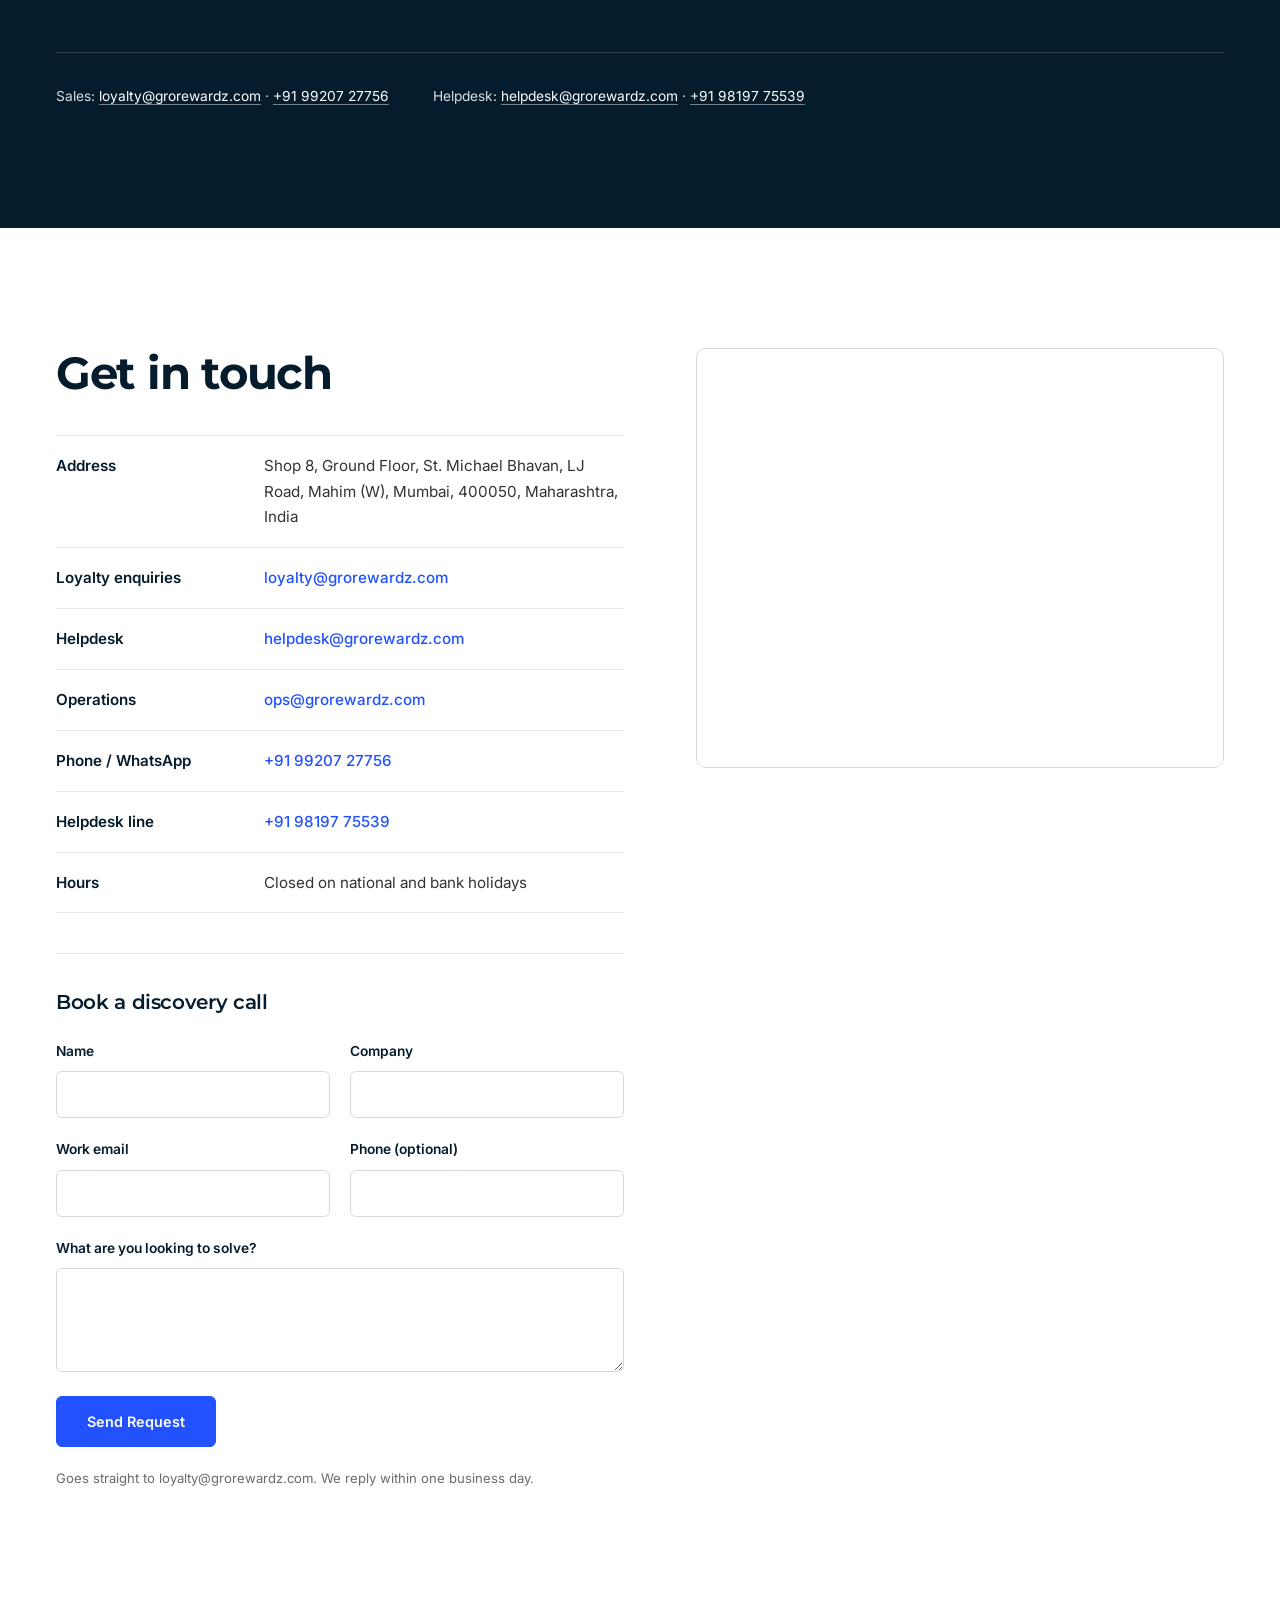
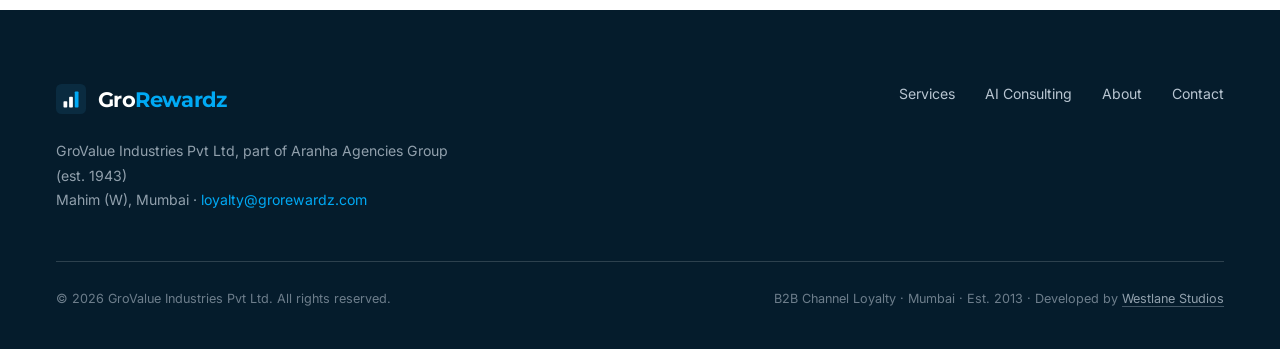
==== commit 1c64d6ae: "Footer credit, black CTA band, discovery-call form, shiny hero text Footer: added "Developed by West" ====
--- a/index.html
+++ b/index.html
@@ -99,6 +99,34 @@
 
 .lead{color:var(--mute);max-width:58ch;font-size:1.19rem;margin-top:24px;line-height:1.65}
 
+/* ── Shiny text ──────────────────────────────────────────
+   CSS port of the react-bits ShinyText component — same idea
+   (a highlight band sweeps across a gradient-clipped text fill,
+   then holds off-screen before repeating) without the React/
+   Motion dependency, since this site ships as one static file.
+   color:#fff is a fallback for browsers without background-clip:
+   text; -webkit-text-fill-color:transparent hides it where the
+   clip is supported and the animated gradient shows through.
+   Global prefers-reduced-motion rule already freezes this. ── */
+.shiny-text{
+  color:#fff;
+  background-image:linear-gradient(120deg,
+    #fff 0%, #fff 42%,
+    var(--cyan) 50%,
+    #fff 58%, #fff 100%);
+  background-size:260% 100%;
+  background-repeat:no-repeat;
+  -webkit-background-clip:text;
+  background-clip:text;
+  -webkit-text-fill-color:transparent;
+  animation:shiny-sweep 5s ease-in-out infinite;
+}
+@keyframes shiny-sweep{
+  0%{background-position:170% center}
+  45%{background-position:-70% center}
+  100%{background-position:-70% center}
+}
+
 /* ── Layout ────────────────────────────────────────────── */
 .wrap{max-width:1440px;margin:0 auto;padding:0 56px}
 section{padding:120px 0}
@@ -135,8 +163,6 @@
 .btn-outline:hover{background:var(--navy);color:#fff}
 .btn-outline-light{background:rgba(255,255,255,.06);color:#fff;border-color:rgba(255,255,255,.5);backdrop-filter:blur(6px)}
 .btn-outline-light:hover{background:#fff;color:var(--navy);border-color:#fff}
-.btn-on-blue{background:#fff;color:var(--blue);border-color:#fff}
-.btn-on-blue:hover{background:var(--navy);color:#fff;border-color:var(--navy)}
 .btn:active{transform:scale(.985);transition:transform 80ms ease-out}
 
 .arrow-link{display:inline-flex;align-items:center;gap:10px;font-family:'Inter',sans-serif;font-size:.92rem;font-weight:600;color:var(--blue)}
@@ -295,11 +321,11 @@
 .cred-divider{height:1px;background:rgba(255,255,255,.18);margin:28px 0}
 
 /* ── CTA BAND ──────────────────────────────────────────── */
-.ctaband{background:var(--blue);color:#fff;padding:120px 0}
+.ctaband{background:var(--navy);color:#fff;padding:120px 0}
 .ctaband h2{color:#fff;max-width:18ch}
-.ctaband .lead{color:rgba(255,255,255,.92);max-width:54ch}
+.ctaband .lead{color:var(--on-navy);max-width:54ch}
 .cta-buttons{display:flex;gap:16px;flex-wrap:wrap;margin-top:48px}
-.contact-details{display:flex;flex-wrap:wrap;gap:10px 44px;margin-top:52px;padding-top:32px;border-top:1px solid rgba(255,255,255,.32)}
+.contact-details{display:flex;flex-wrap:wrap;gap:10px 44px;margin-top:52px;padding-top:32px;border-top:1px solid rgba(255,255,255,.16)}
 .contact-item{font-size:.86rem;color:rgba(255,255,255,.86)}
 .contact-item a{color:#fff;border-bottom:1px solid rgba(255,255,255,.45);transition:border-color .2s}
 .contact-item a:hover{border-bottom-color:#fff}
@@ -315,6 +341,20 @@
 .contact-row a:hover{border-bottom:1px solid var(--blue)}
 .contact-map{width:100%;height:420px;border:1px solid var(--line);border-radius:var(--r-lg);filter:grayscale(1);transition:filter .4s var(--ease)}
 .contact-map:hover{filter:grayscale(0)}
+
+.contact-form{display:flex;flex-direction:column;gap:20px;margin-top:40px;padding-top:36px;border-top:1px solid var(--line-lt)}
+.form-heading{margin-bottom:4px}
+.form-row{display:grid;grid-template-columns:1fr 1fr;gap:20px}
+.form-field{display:flex;flex-direction:column;gap:8px;font-size:.86rem;font-weight:600;color:var(--navy)}
+.form-field input,.form-field textarea{font-family:'Inter',sans-serif;font-size:.95rem;font-weight:400;color:var(--head);background:var(--white);border:1px solid var(--line);border-radius:var(--r);padding:13px 16px;transition:border-color .2s var(--ease)}
+.form-field input:focus,.form-field textarea:focus{outline:none;border-color:var(--blue)}
+.form-field textarea{resize:vertical;min-height:100px;font-family:'Inter',sans-serif}
+.form-submit{align-self:flex-start;margin-top:4px}
+.form-submit:disabled{opacity:.6;cursor:default}
+.form-note{font-size:.82rem;color:var(--mute)}
+.form-note.is-success{color:#1a7f3c;font-weight:600}
+.form-note.is-error{color:#c0392b;font-weight:600}
+@media(max-width:620px){.form-row{grid-template-columns:1fr}}
 
 /* ── FOOTER ────────────────────────────────────────────── */
 footer{background:var(--navy);color:var(--on-navy);padding:72px 0 40px;font-size:.88rem}
@@ -329,6 +369,8 @@
 .footer-links a:hover{color:#fff}
 .footer-bottom{margin-top:48px;padding-top:26px;border-top:1px solid rgba(255,255,255,.16);display:flex;justify-content:space-between;align-items:center;flex-wrap:wrap;gap:12px}
 .footer-copy{font-size:.79rem;color:rgba(184,197,209,.58)}
+.footer-copy a{color:rgba(184,197,209,.78);border-bottom:1px solid rgba(184,197,209,.35);transition:color .2s,border-color .2s}
+.footer-copy a:hover{color:#fff;border-bottom-color:#fff}
 
 /* ── RESPONSIVE ────────────────────────────────────────── */
 @media(max-width:1040px){
@@ -396,7 +438,7 @@
       <li><a href="#ai-consulting">AI Consulting</a></li>
       <li><a href="#about">About</a></li>
     </ul>
-    <a href="#contact" class="btn nav-cta">Book a Discovery Call</a>
+    <a href="#contact-form" class="btn nav-cta">Book a Discovery Call</a>
   </div>
 </nav>
 
@@ -406,10 +448,10 @@
   <div class="hero-body">
     <div class="wrap">
       <div class="hero-inner">
-        <h1>Channel loyalty programs that make your dealers choose you every time.</h1>
+        <h1 class="shiny-text">Channel loyalty programs that make your dealers choose you every time.</h1>
         <p class="hero-sub">We design, run and fulfil loyalty programs for dealers, retailers and influencers at India's largest corporates. Our team handles every part of it, from the reward catalog to last-mile delivery across 19,000 pin codes.</p>
         <div class="hero-ctas">
-          <a href="#contact" class="btn btn-primary">Book a Free Discovery Call</a>
+          <a href="#contact-form" class="btn btn-primary">Book a Free Discovery Call</a>
           <a href="https://wa.me/919920727756" class="arrow-link arrow-link-light" target="_blank" rel="noopener">WhatsApp us <span class="arw" aria-hidden="true">&rarr;</span></a>
         </div>
       </div>
@@ -794,7 +836,7 @@
     </div>
     <div class="ai-bottom" data-reveal>
       <p class="ai-bottom-text">We scope every engagement before we take it. If the numbers do not work after two conversations, we tell you and we stop there. Most projects show measurable savings 8 to 12 weeks after kickoff.</p>
-      <a href="#contact" class="btn btn-outline">Book an AI Discovery Call</a>
+      <a href="#contact-form" class="btn btn-outline">Book an AI Discovery Call</a>
     </div>
   </div>
 </section>
@@ -837,7 +879,7 @@
     <h2>A complimentary, no-obligation discovery call</h2>
     <p class="lead">Bring us your channel problem and we will work through it with you. Most programs go live 4 to 6 weeks after kickoff.</p>
     <div class="cta-buttons">
-      <a href="mailto:loyalty@grorewardz.com" class="btn btn-on-blue">Email loyalty@grorewardz.com</a>
+      <a href="#contact-form" class="btn btn-primary">Book a Discovery Call</a>
       <a href="https://wa.me/919920727756" class="btn btn-outline-light" target="_blank" rel="noopener">WhatsApp Us</a>
     </div>
     <div class="contact-details">
@@ -862,7 +904,38 @@
           <div class="contact-row"><dt>Helpdesk line</dt><dd><a href="tel:+919819775539">+91 98197 75539</a></dd></div>
           <div class="contact-row"><dt>Hours</dt><dd>Closed on national and bank holidays</dd></div>
         </dl>
-        <a href="mailto:loyalty@grorewardz.com" class="btn btn-primary" style="margin-top:36px">Book Your Discovery Call</a>
+
+        <form id="contact-form" class="contact-form" action="https://formspree.io/f/YOUR_FORM_ID" method="POST" novalidate>
+          <h3 class="form-heading">Book a discovery call</h3>
+          <input type="text" name="_gotcha" style="display:none" tabindex="-1" autocomplete="off">
+          <input type="hidden" name="_subject" value="New discovery call request — GroRewardz website">
+          <div class="form-row">
+            <label class="form-field">
+              <span>Name</span>
+              <input type="text" name="name" required autocomplete="name">
+            </label>
+            <label class="form-field">
+              <span>Company</span>
+              <input type="text" name="company" required autocomplete="organization">
+            </label>
+          </div>
+          <div class="form-row">
+            <label class="form-field">
+              <span>Work email</span>
+              <input type="email" name="email" required autocomplete="email">
+            </label>
+            <label class="form-field">
+              <span>Phone (optional)</span>
+              <input type="tel" name="phone" autocomplete="tel">
+            </label>
+          </div>
+          <label class="form-field">
+            <span>What are you looking to solve?</span>
+            <textarea name="message" rows="4" required></textarea>
+          </label>
+          <button type="submit" class="btn btn-primary form-submit">Send Request</button>
+          <p class="form-note" id="form-status">Goes straight to loyalty@grorewardz.com. We reply within one business day.</p>
+        </form>
       </div>
       <iframe loading="lazy" class="contact-map"
         src="https://www.google.com/maps?q=St.+Michael+Bhavan,+LJ+Road,+Mahim+West,+Mumbai,+400050&output=embed"
@@ -898,7 +971,7 @@
     </div>
     <div class="footer-bottom">
       <span class="footer-copy">&copy; 2026 GroValue Industries Pvt Ltd. All rights reserved.</span>
-      <span class="footer-copy">B2B Channel Loyalty &middot; Mumbai &middot; Est. 2013</span>
+      <span class="footer-copy">B2B Channel Loyalty &middot; Mumbai &middot; Est. 2013 &middot; Developed by <a href="https://westlanestudios.com" target="_blank" rel="noopener">Westlane Studios</a></span>
     </div>
   </div>
 </footer>
@@ -923,6 +996,39 @@
     { threshold: 0.07, rootMargin: '0px 0px -40px 0px' }
   );
   document.querySelectorAll('[data-reveal],[data-stagger]').forEach(el => obs.observe(el));
+})();
+</script>
+
+<!-- ── DISCOVERY CALL FORM ────────────────────────────────── -->
+<script>
+(function(){
+  const form = document.getElementById('contact-form');
+  if(!form) return;
+  const status = document.getElementById('form-status');
+  const btn = form.querySelector('.form-submit');
+  form.addEventListener('submit', async (e) => {
+    e.preventDefault();
+    btn.disabled = true;
+    btn.textContent = 'Sending…';
+    status.className = 'form-note';
+    try {
+      const res = await fetch(form.action, {
+        method: 'POST',
+        body: new FormData(form),
+        headers: { Accept: 'application/json' }
+      });
+      if (!res.ok) throw new Error('submit failed');
+      form.reset();
+      status.textContent = "Thanks — that's on its way to loyalty@grorewardz.com. We reply within one business day.";
+      status.classList.add('is-success');
+      btn.textContent = 'Sent';
+    } catch (err) {
+      status.textContent = "Something went wrong. Email us directly at loyalty@grorewardz.com and we'll pick it up from there.";
+      status.classList.add('is-error');
+      btn.disabled = false;
+      btn.textContent = 'Send Request';
+    }
+  });
 })();
 </script>
 
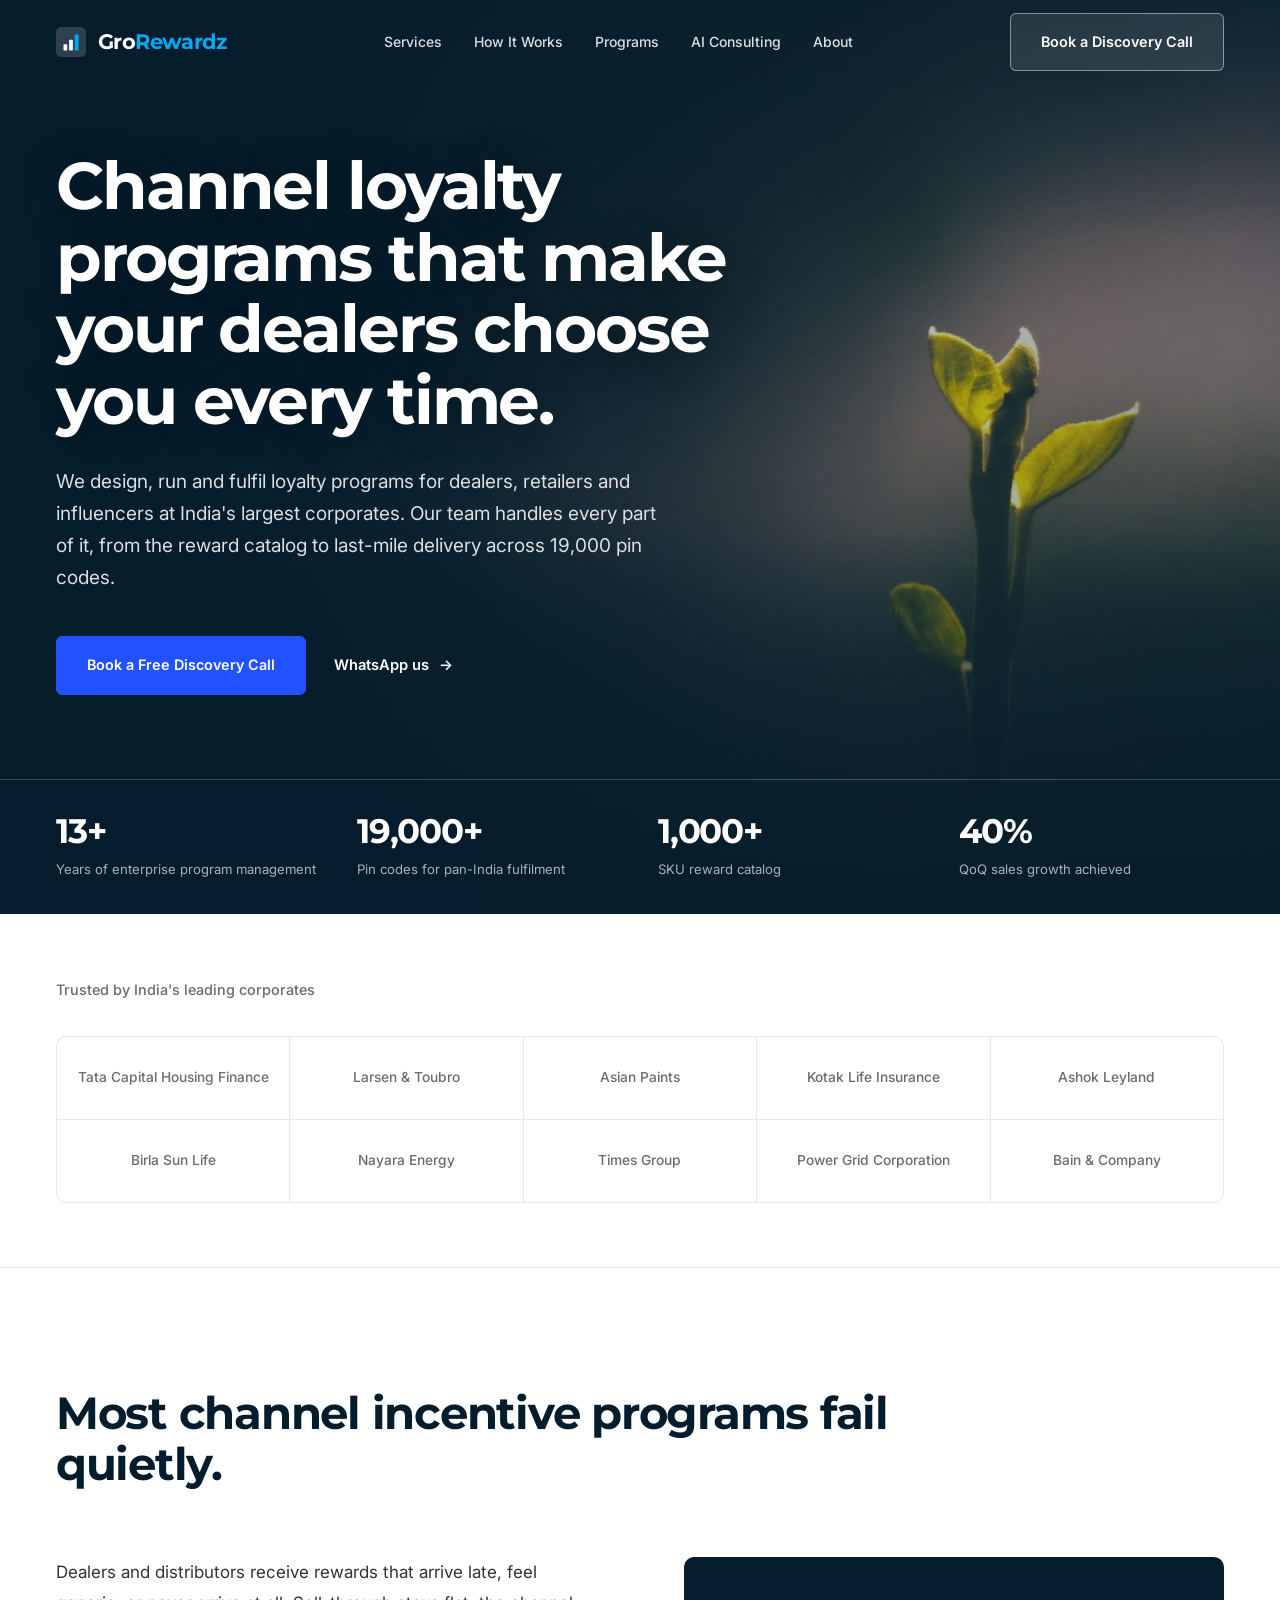
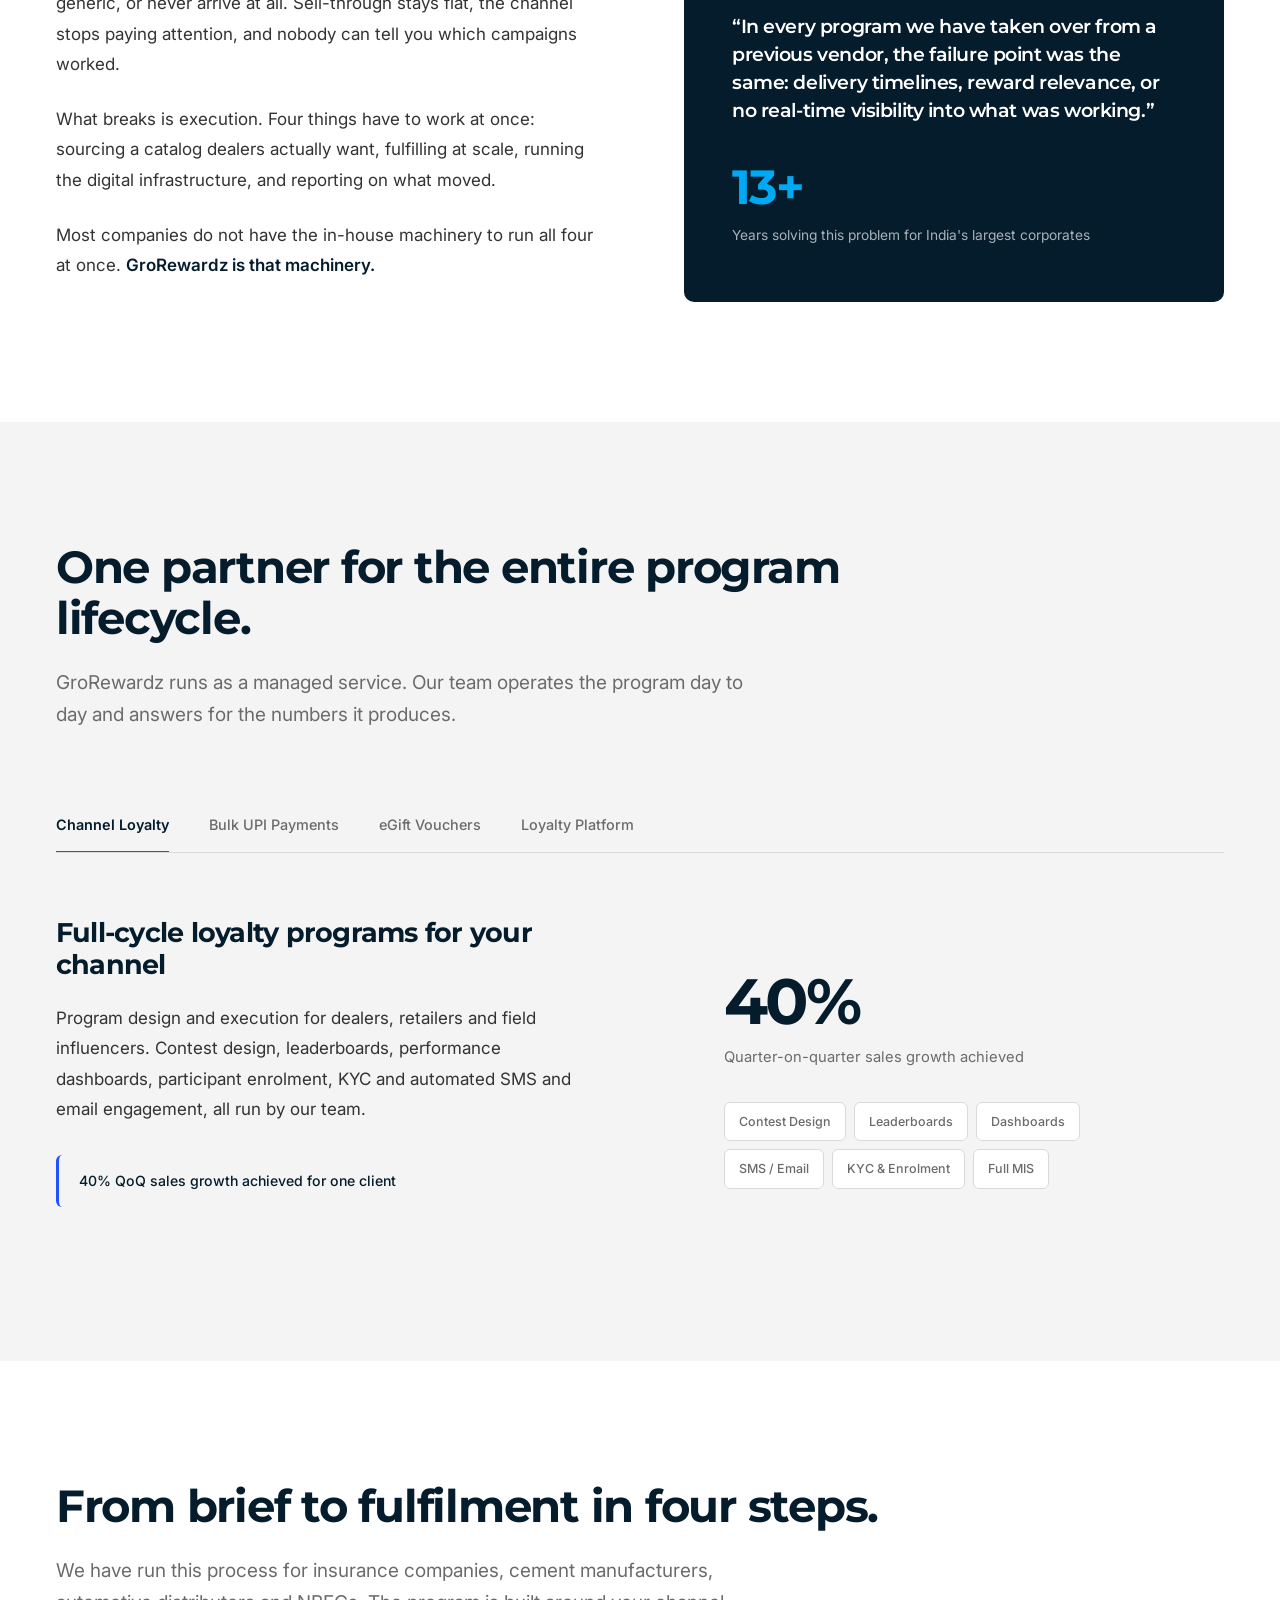
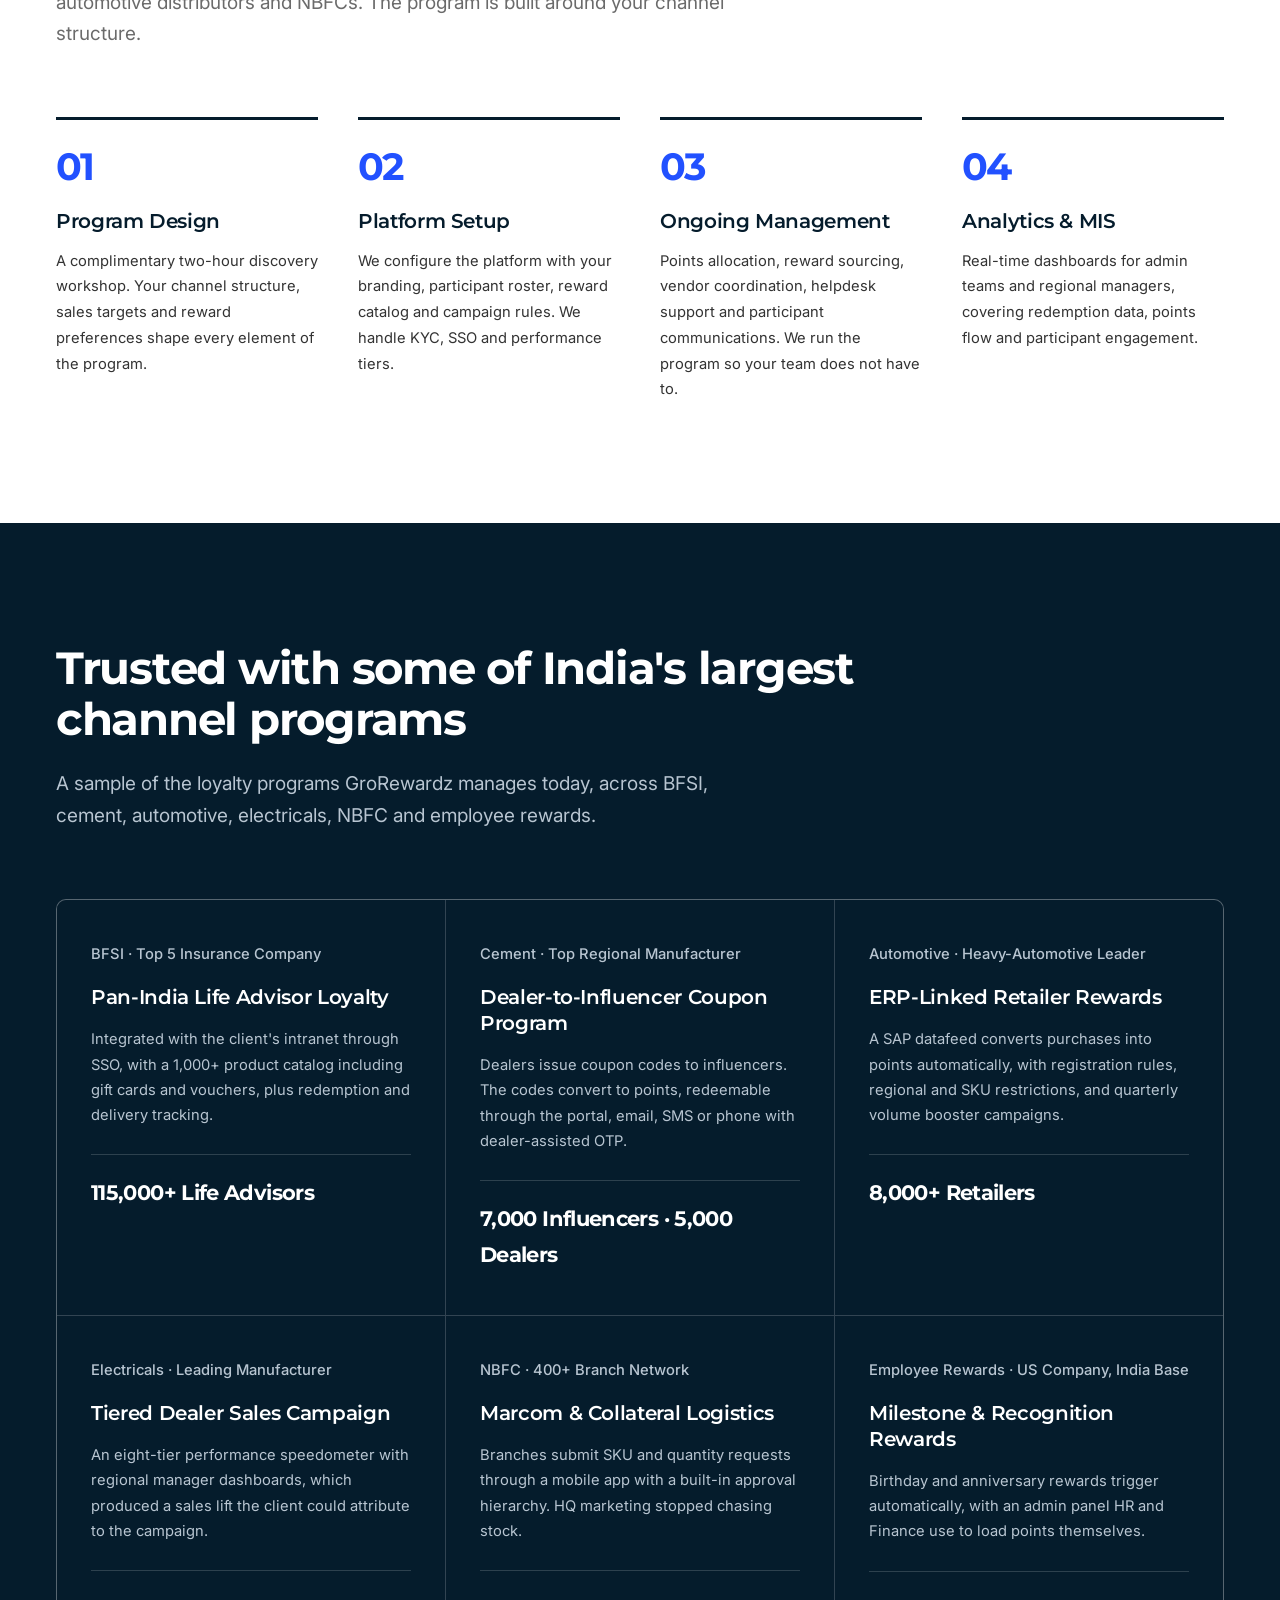
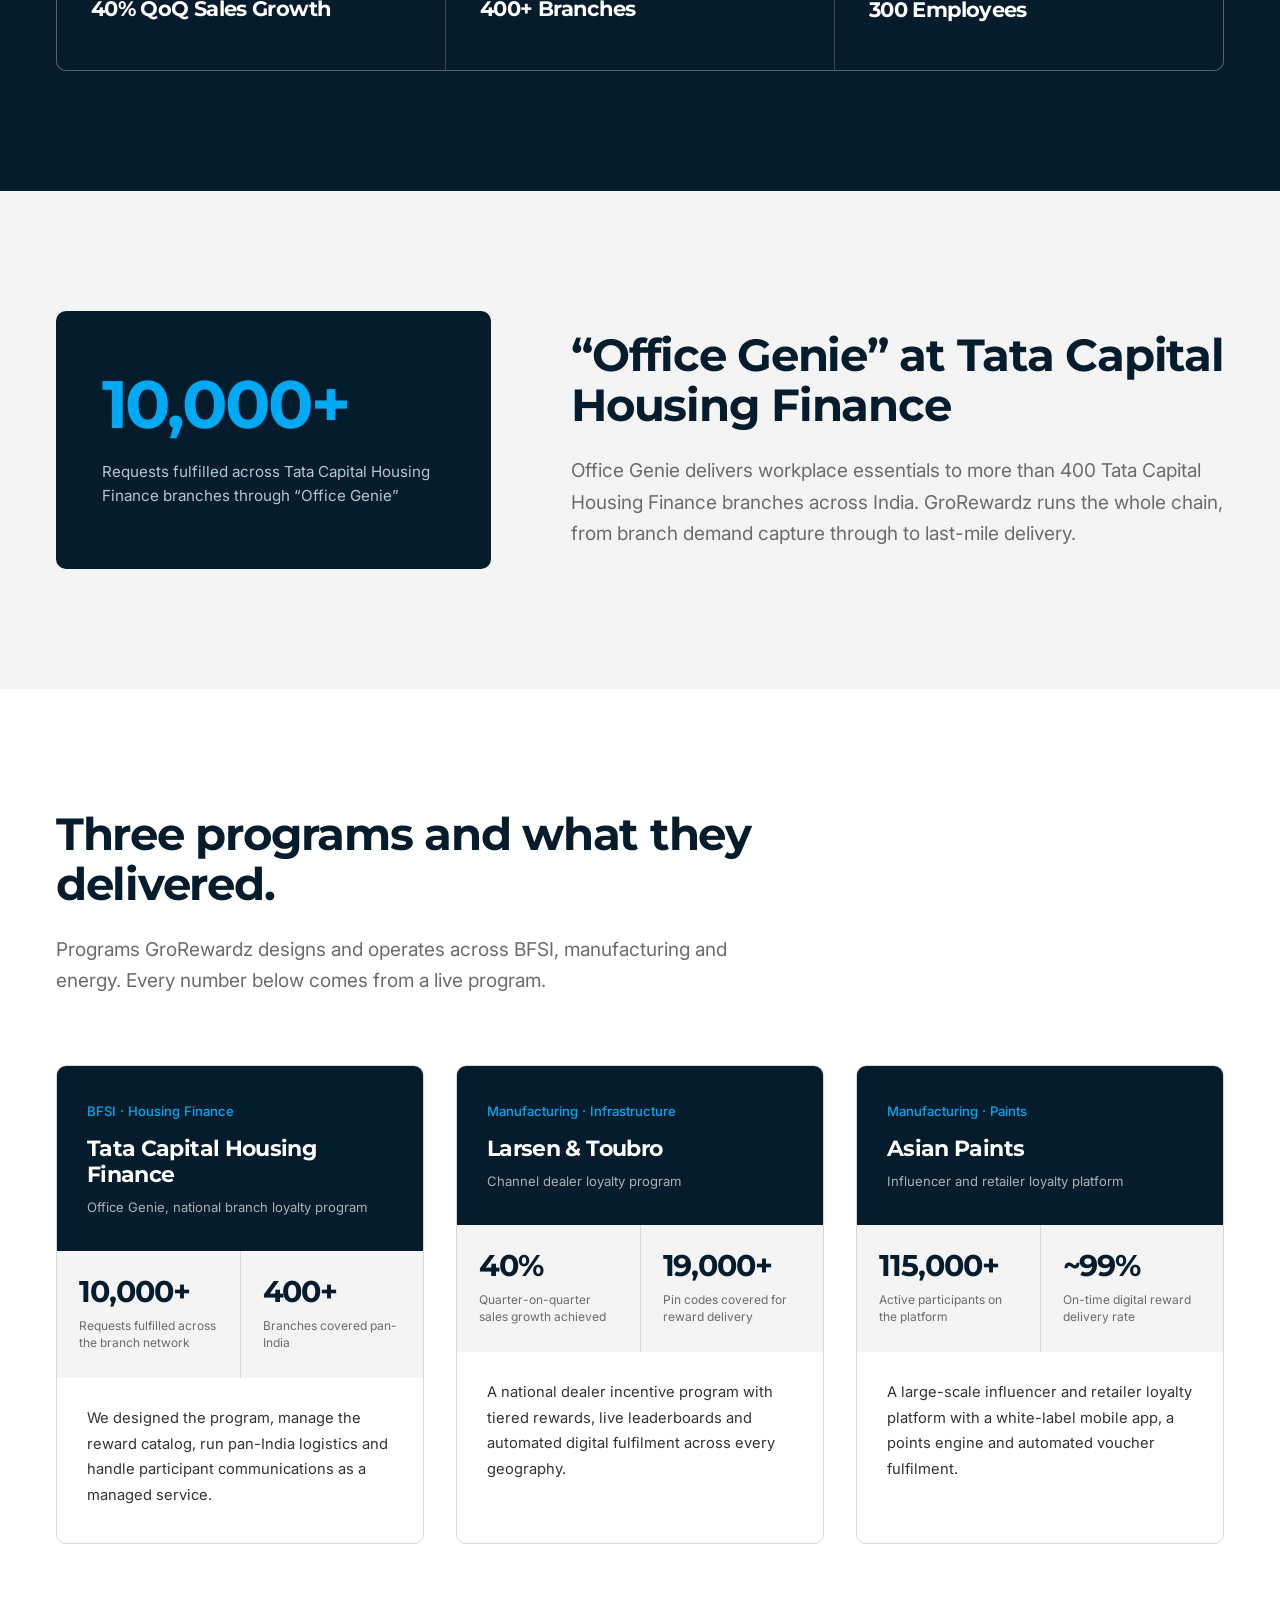
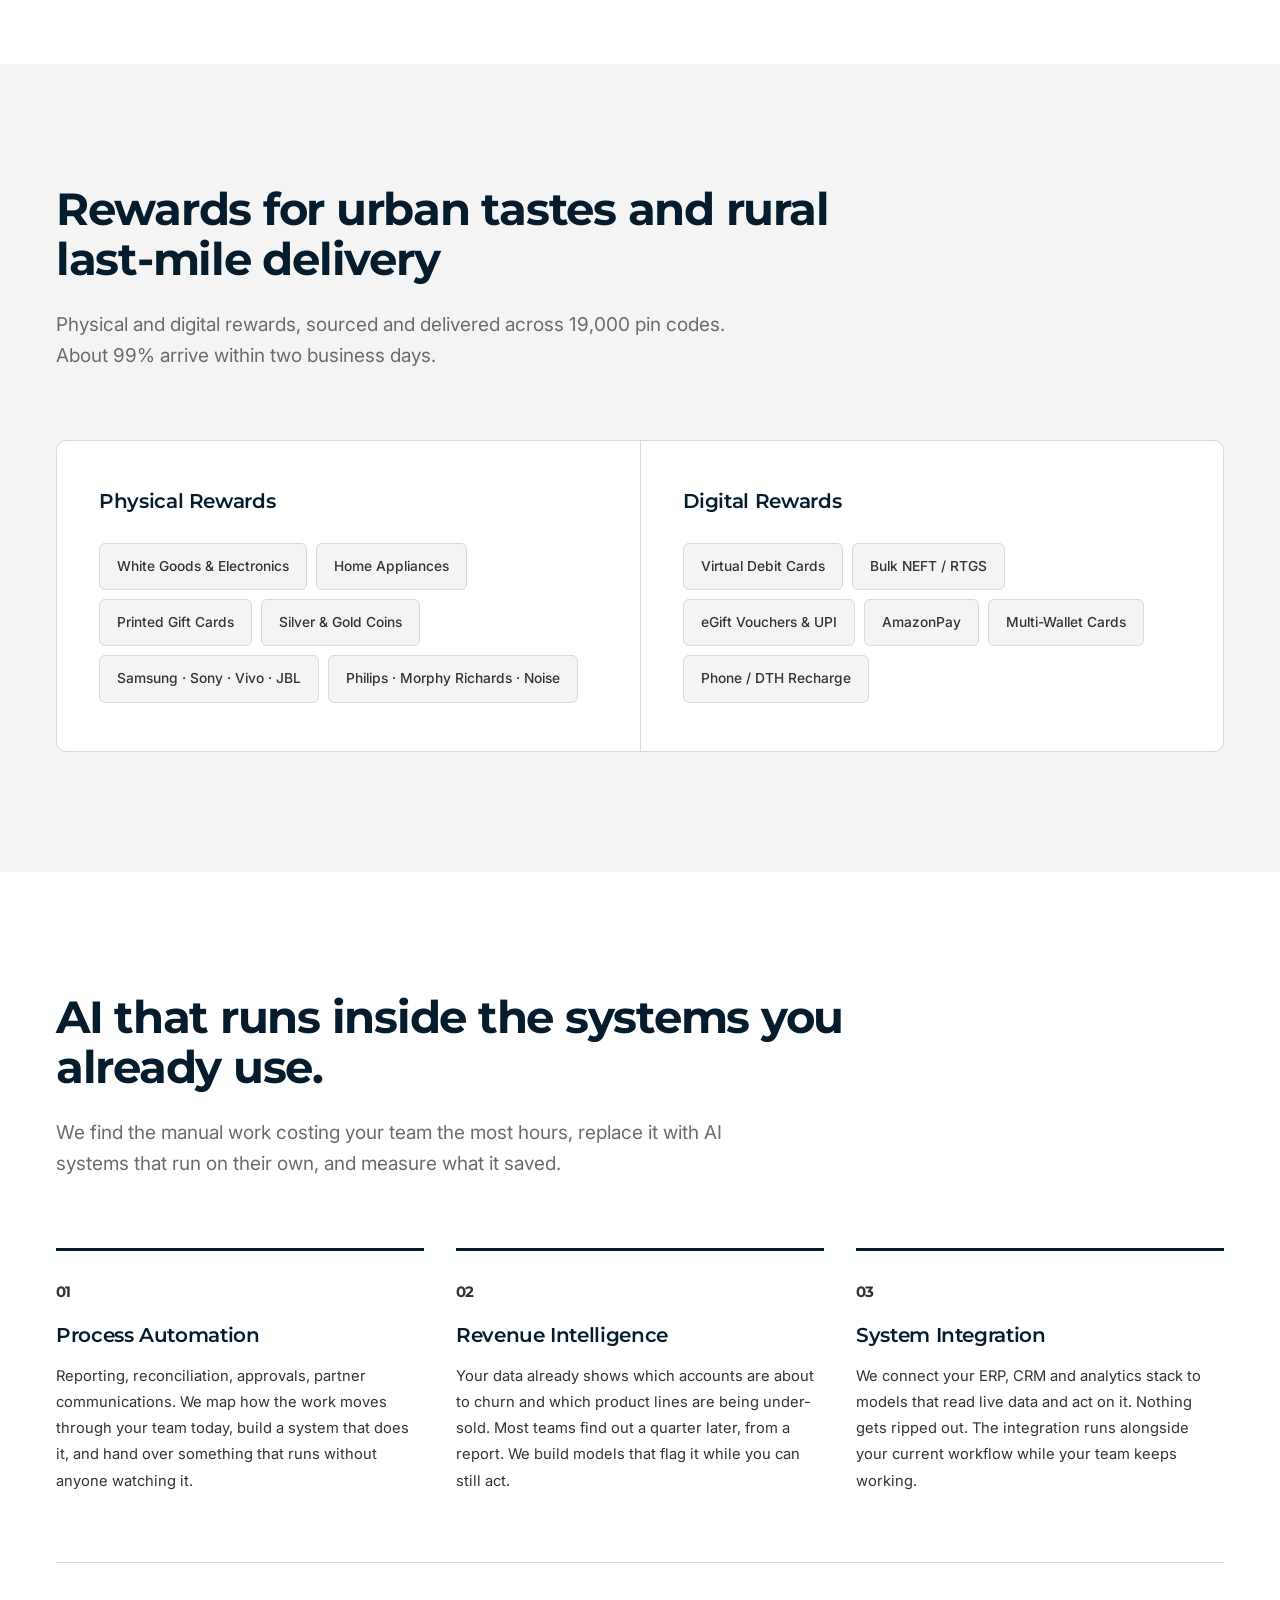
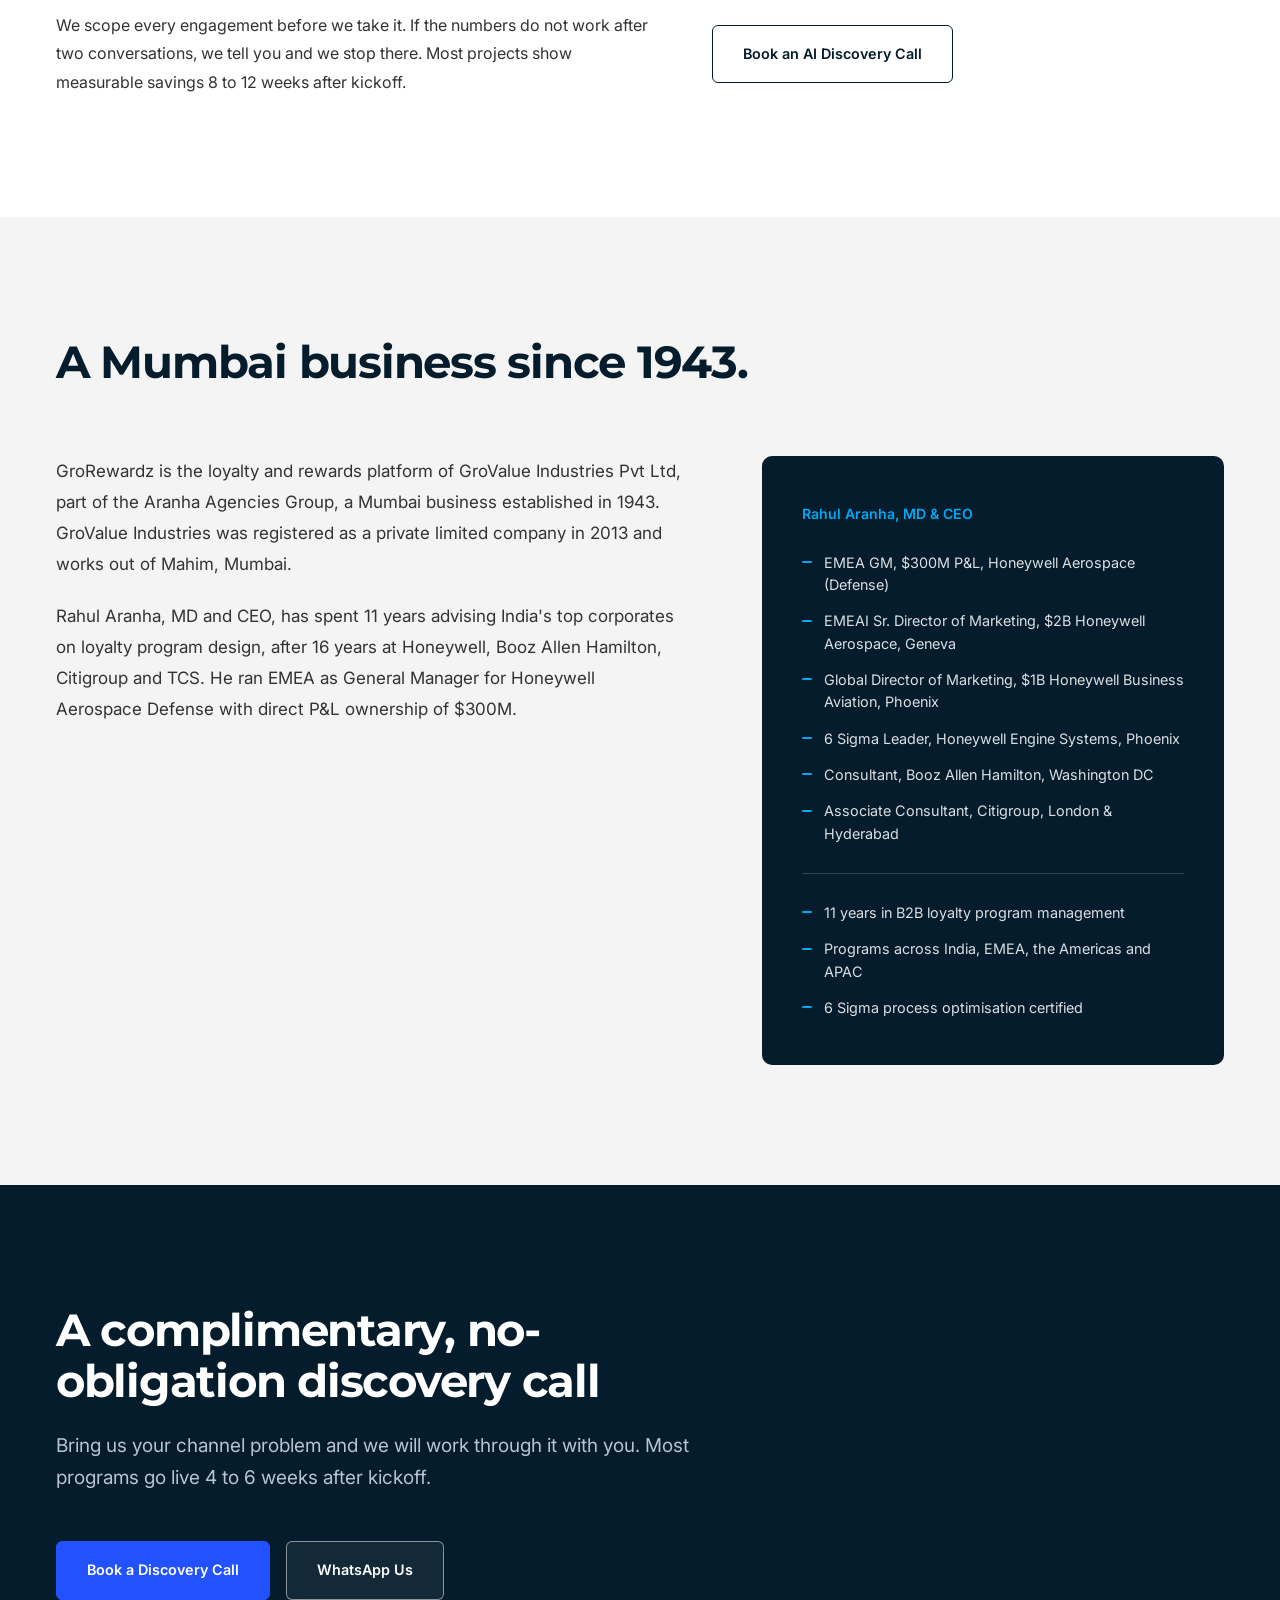
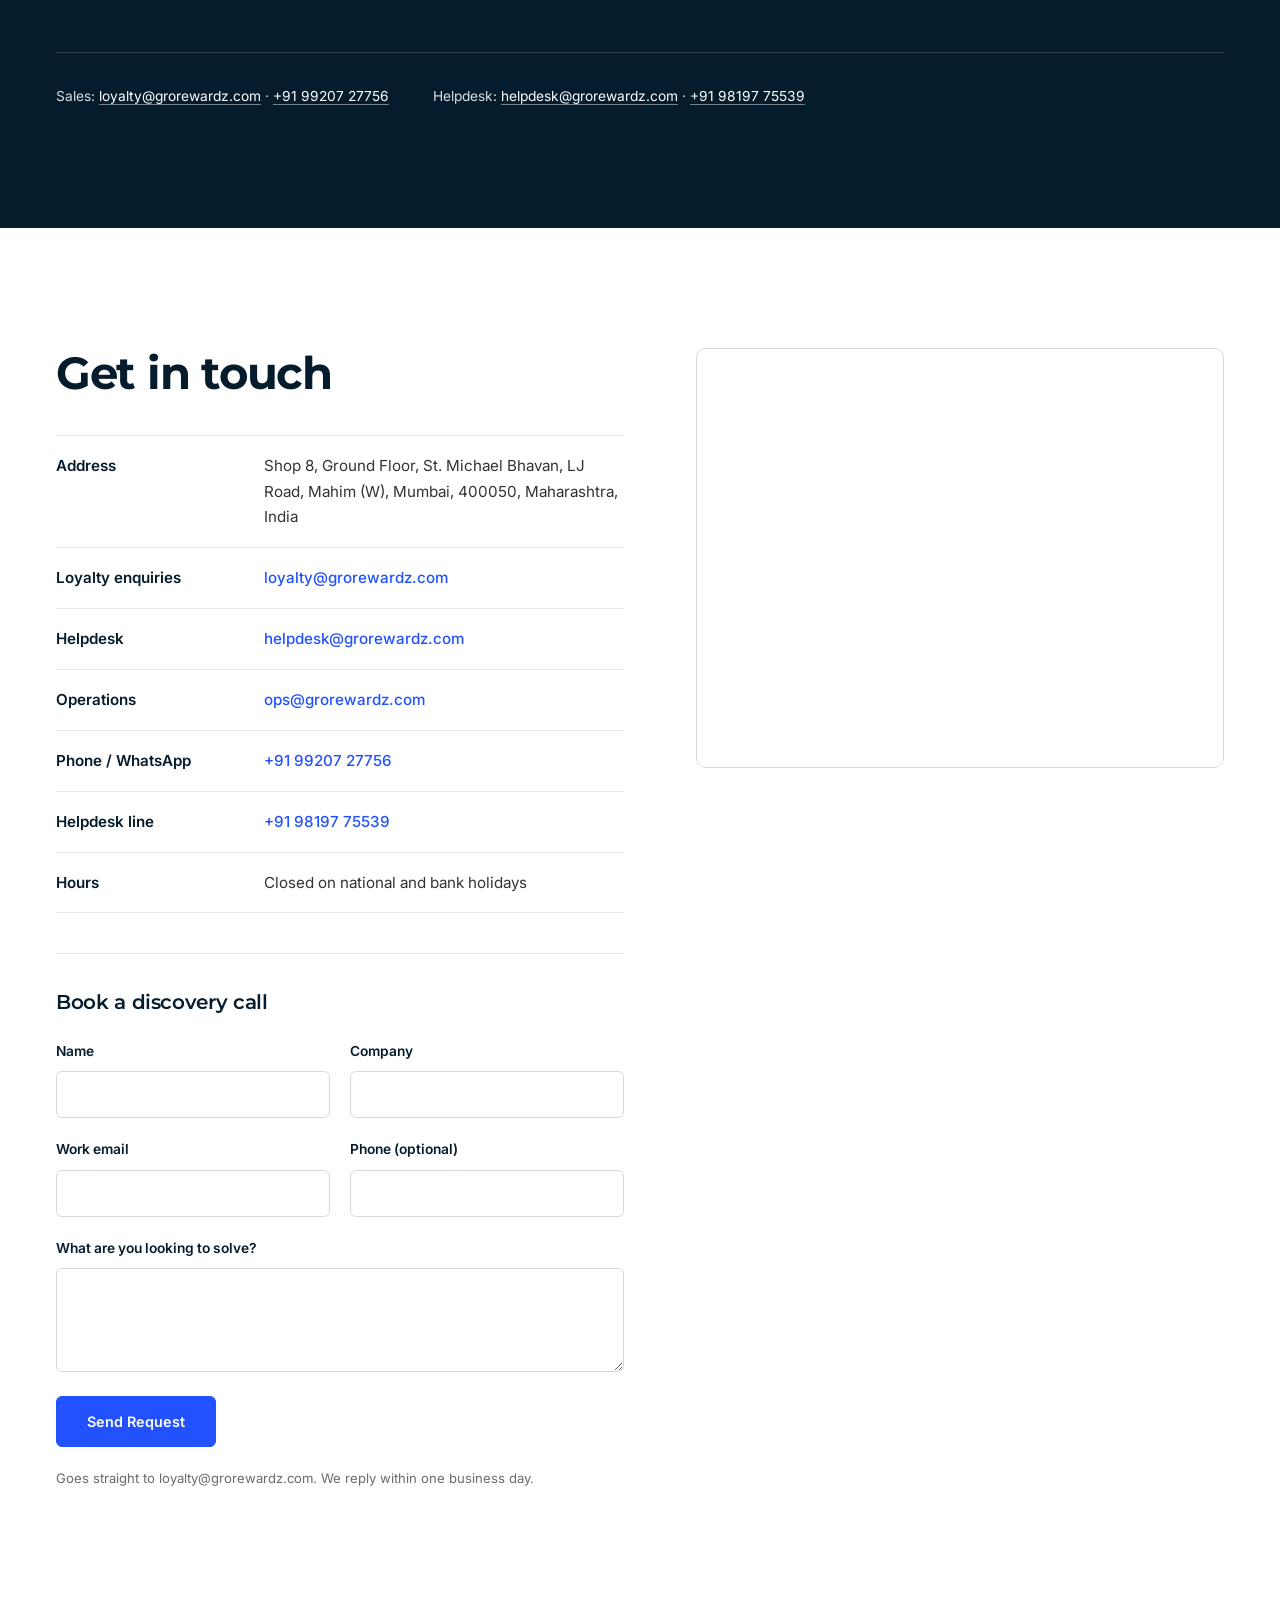
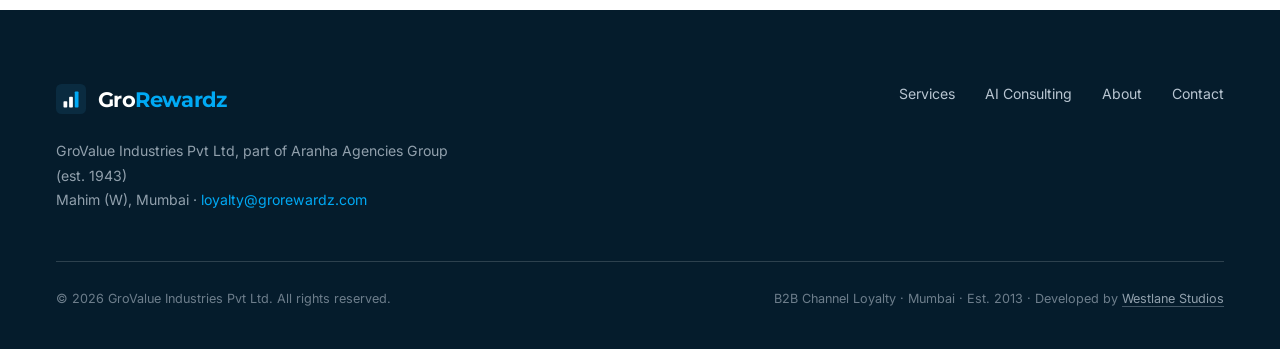
==== commit 1020072d: "Rework hero shine as a one-shot, 35% slower, with guaranteed cleanup The infinite-loop version kept " ====
--- a/index.html
+++ b/index.html
@@ -99,17 +99,19 @@
 
 .lead{color:var(--mute);max-width:58ch;font-size:1.19rem;margin-top:24px;line-height:1.65}
 
-/* ── Shiny text ──────────────────────────────────────────
-   CSS port of the react-bits ShinyText component — same idea
-   (a highlight band sweeps across a gradient-clipped text fill,
-   then holds off-screen before repeating) without the React/
-   Motion dependency, since this site ships as one static file.
-   color:#fff is a fallback for browsers without background-clip:
-   text; -webkit-text-fill-color:transparent hides it where the
-   clip is supported and the animated gradient shows through.
-   Global prefers-reduced-motion rule already freezes this. ── */
-.shiny-text{
-  color:#fff;
+/* ── Shiny text (one-shot) ───────────────────────────────
+   CSS port of the react-bits ShinyText component, played once
+   rather than looped. The heading has NO special class at rest
+   — it's plain solid color:#fff, so it is always guaranteed to
+   render correctly with zero risk of the clip-text trick leaving
+   it stuck transparent. JS adds .shine-once after a short delay
+   to play a single sweep, then removes the class again on
+   animationend, returning the heading to that same plain state.
+   Duration is 2.4s (an original ~1.8s sweep, slowed 35% per
+   feedback). Global prefers-reduced-motion rule forces near-zero
+   duration, so reduced-motion users barely see the class attach
+   before it's removed. ── */
+.shine-once{
   background-image:linear-gradient(120deg,
     #fff 0%, #fff 42%,
     var(--cyan) 50%,
@@ -119,12 +121,11 @@
   -webkit-background-clip:text;
   background-clip:text;
   -webkit-text-fill-color:transparent;
-  animation:shiny-sweep 5s ease-in-out infinite;
+  animation:shiny-sweep-once 2.4s ease-in-out 1;
 }
-@keyframes shiny-sweep{
+@keyframes shiny-sweep-once{
   0%{background-position:170% center}
-  45%{background-position:-70% center}
-  100%{background-position:-70% center}
+  100%{background-position:-170% center}
 }
 
 /* ── Layout ────────────────────────────────────────────── */
@@ -448,7 +449,7 @@
   <div class="hero-body">
     <div class="wrap">
       <div class="hero-inner">
-        <h1 class="shiny-text">Channel loyalty programs that make your dealers choose you every time.</h1>
+        <h1 id="hero-h1">Channel loyalty programs that make your dealers choose you every time.</h1>
         <p class="hero-sub">We design, run and fulfil loyalty programs for dealers, retailers and influencers at India's largest corporates. Our team handles every part of it, from the reward catalog to last-mile delivery across 19,000 pin codes.</p>
         <div class="hero-ctas">
           <a href="#contact-form" class="btn btn-primary">Book a Free Discovery Call</a>
@@ -983,6 +984,24 @@
   const sync = () => nav.classList.toggle('scrolled', window.scrollY > 40);
   sync();
   window.addEventListener('scroll', sync, { passive: true });
+})();
+</script>
+
+<!-- ── HERO SHINE (one-shot) ─────────────────────────────── -->
+<script>
+(function(){
+  const h1 = document.getElementById('hero-h1');
+  if (!h1) return;
+  const SWEEP_MS = 2400; // keep in sync with .shine-once's animation-duration
+  const cleanup = () => h1.classList.remove('shine-once');
+  // animationend is the normal path; the timeout is a fallback in case
+  // the event doesn't fire (backgrounded tab, older WebView, etc.) —
+  // classList.remove is a no-op if cleanup already ran, so both are safe.
+  h1.addEventListener('animationend', cleanup);
+  setTimeout(() => {
+    h1.classList.add('shine-once');
+    setTimeout(cleanup, SWEEP_MS + 150);
+  }, 1400);
 })();
 </script>
 
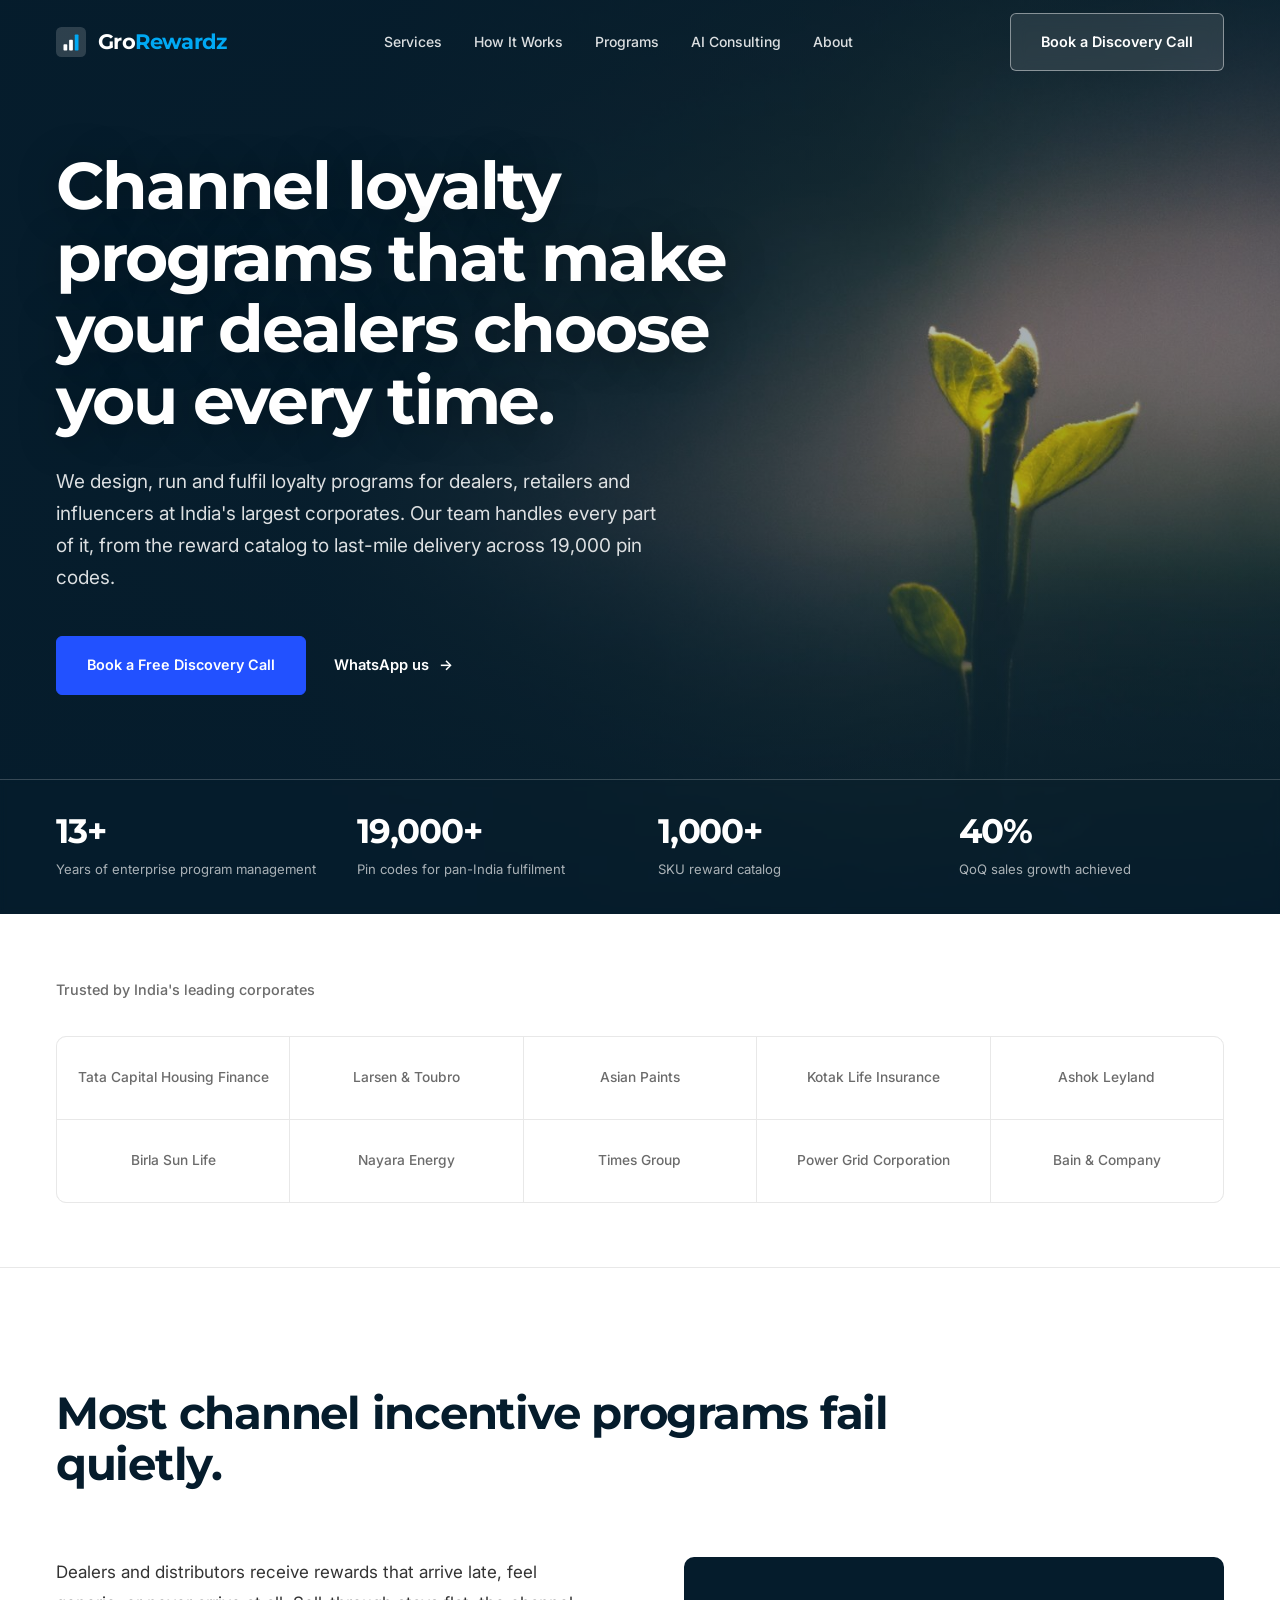
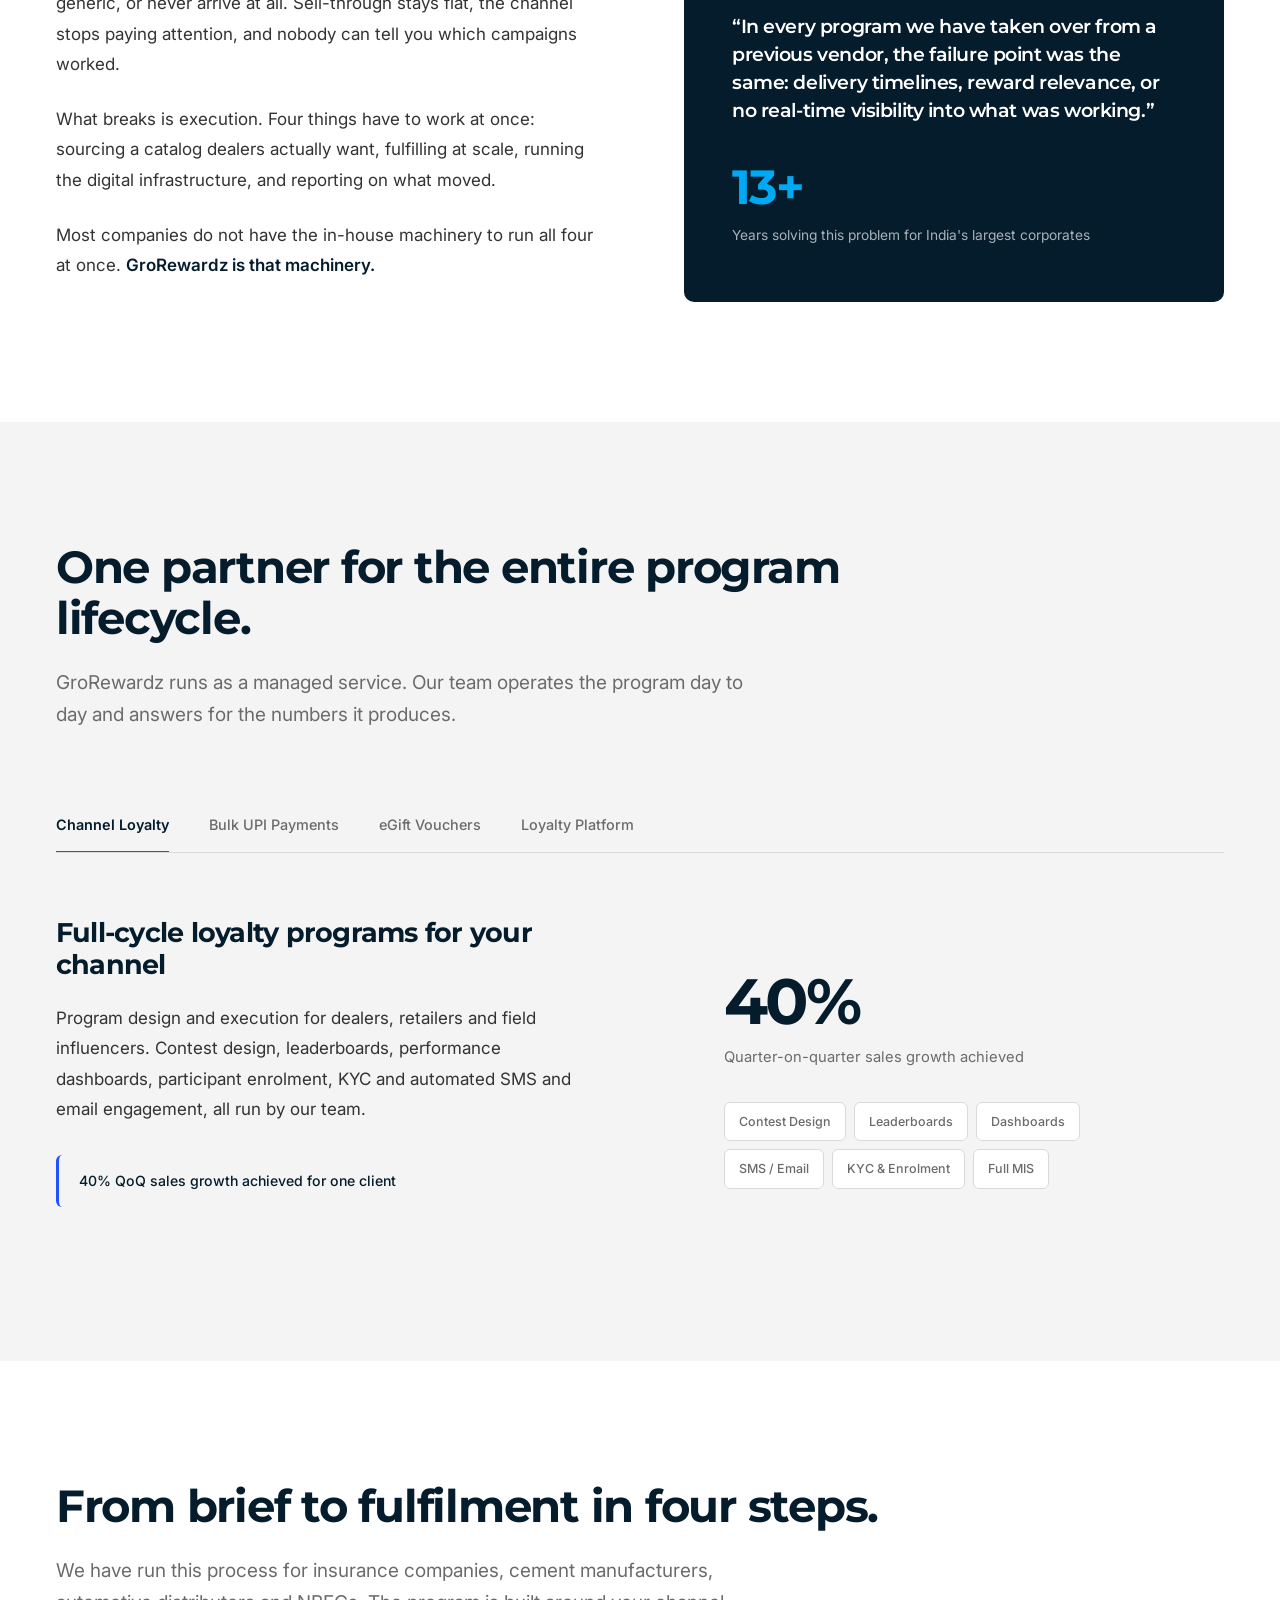
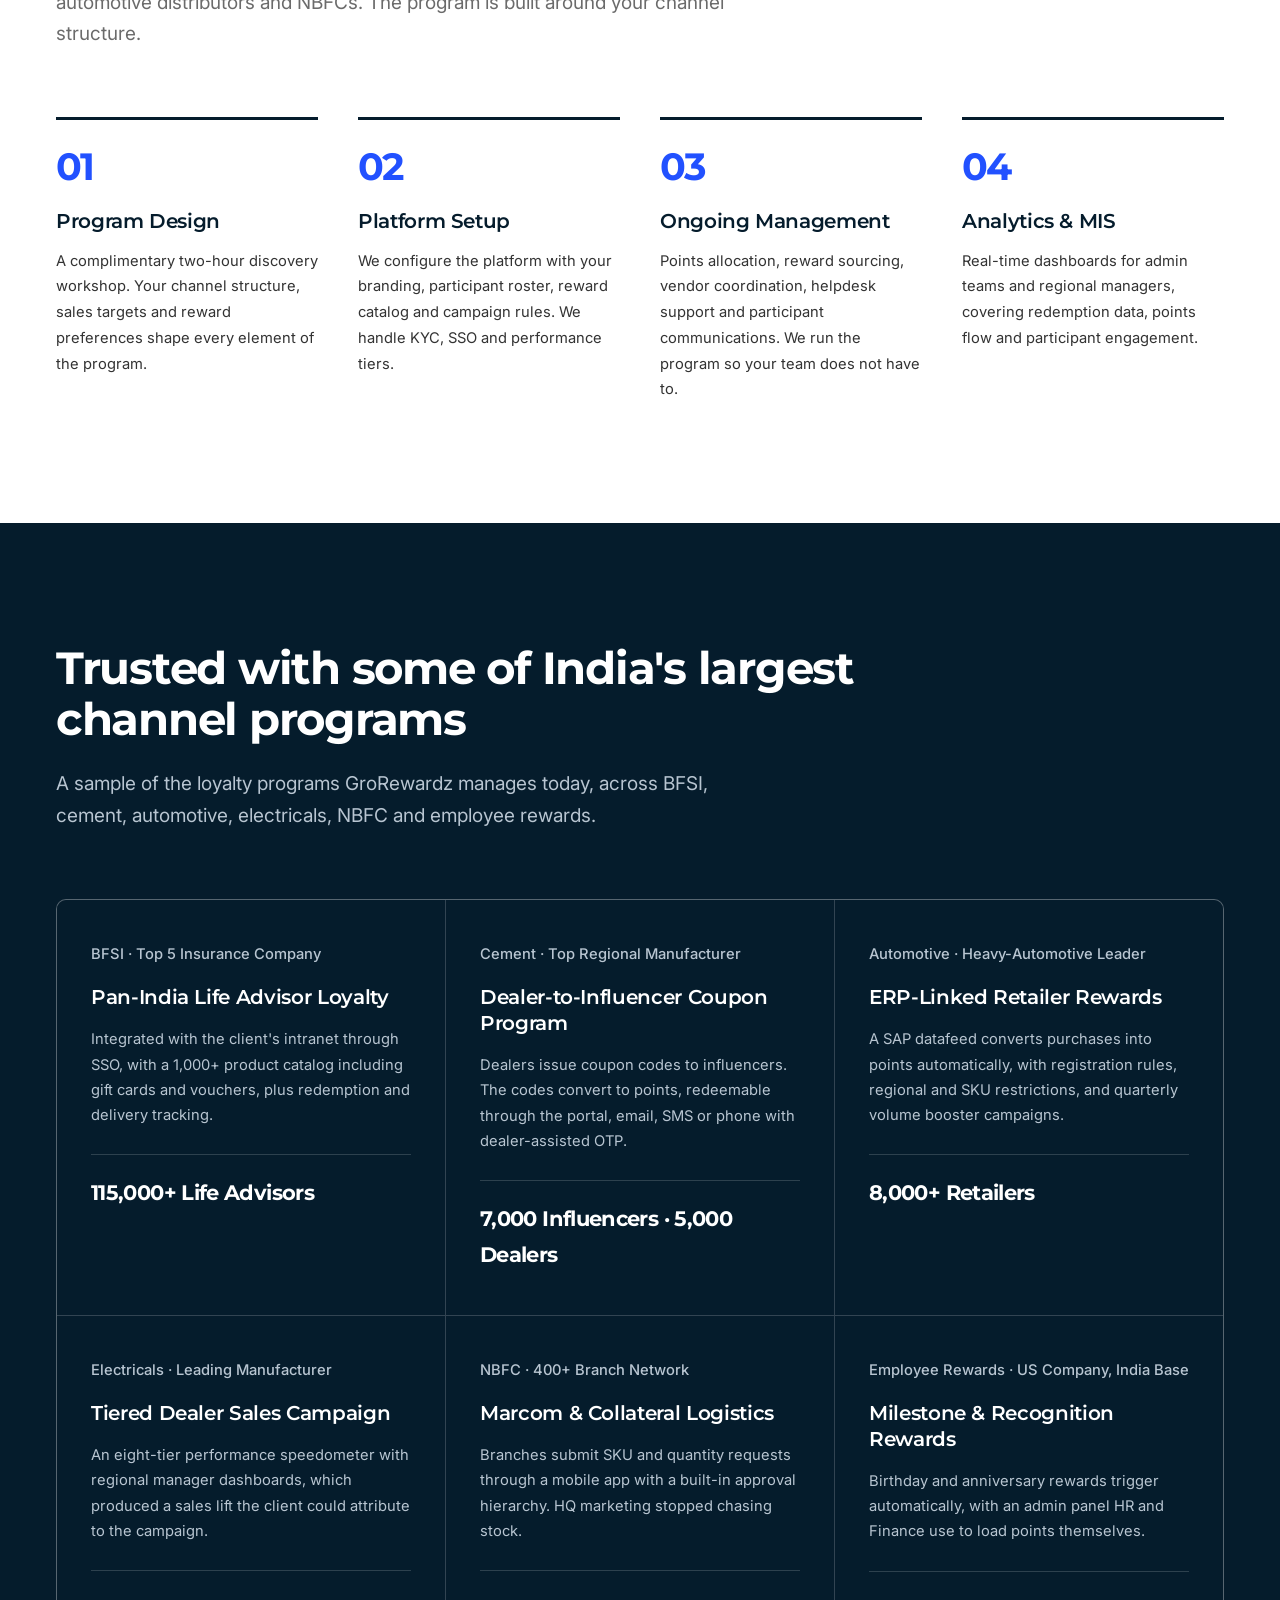
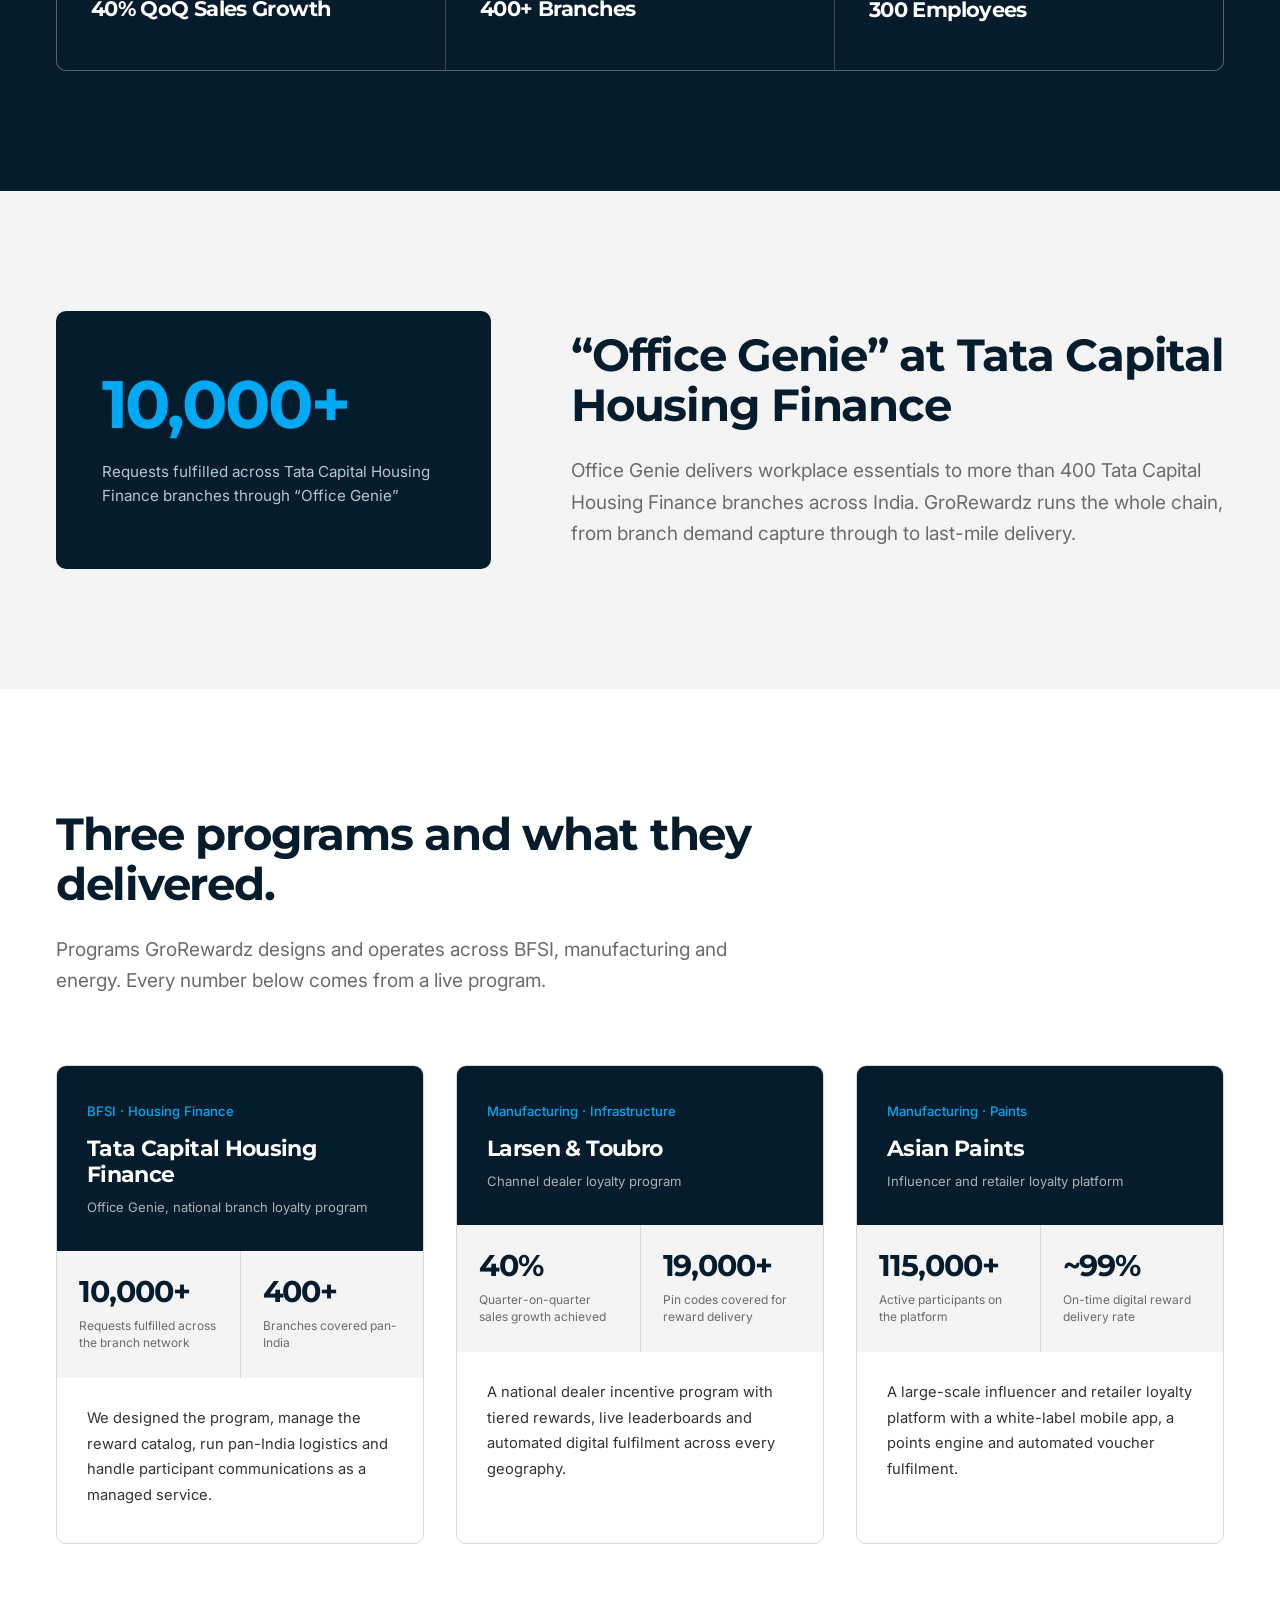
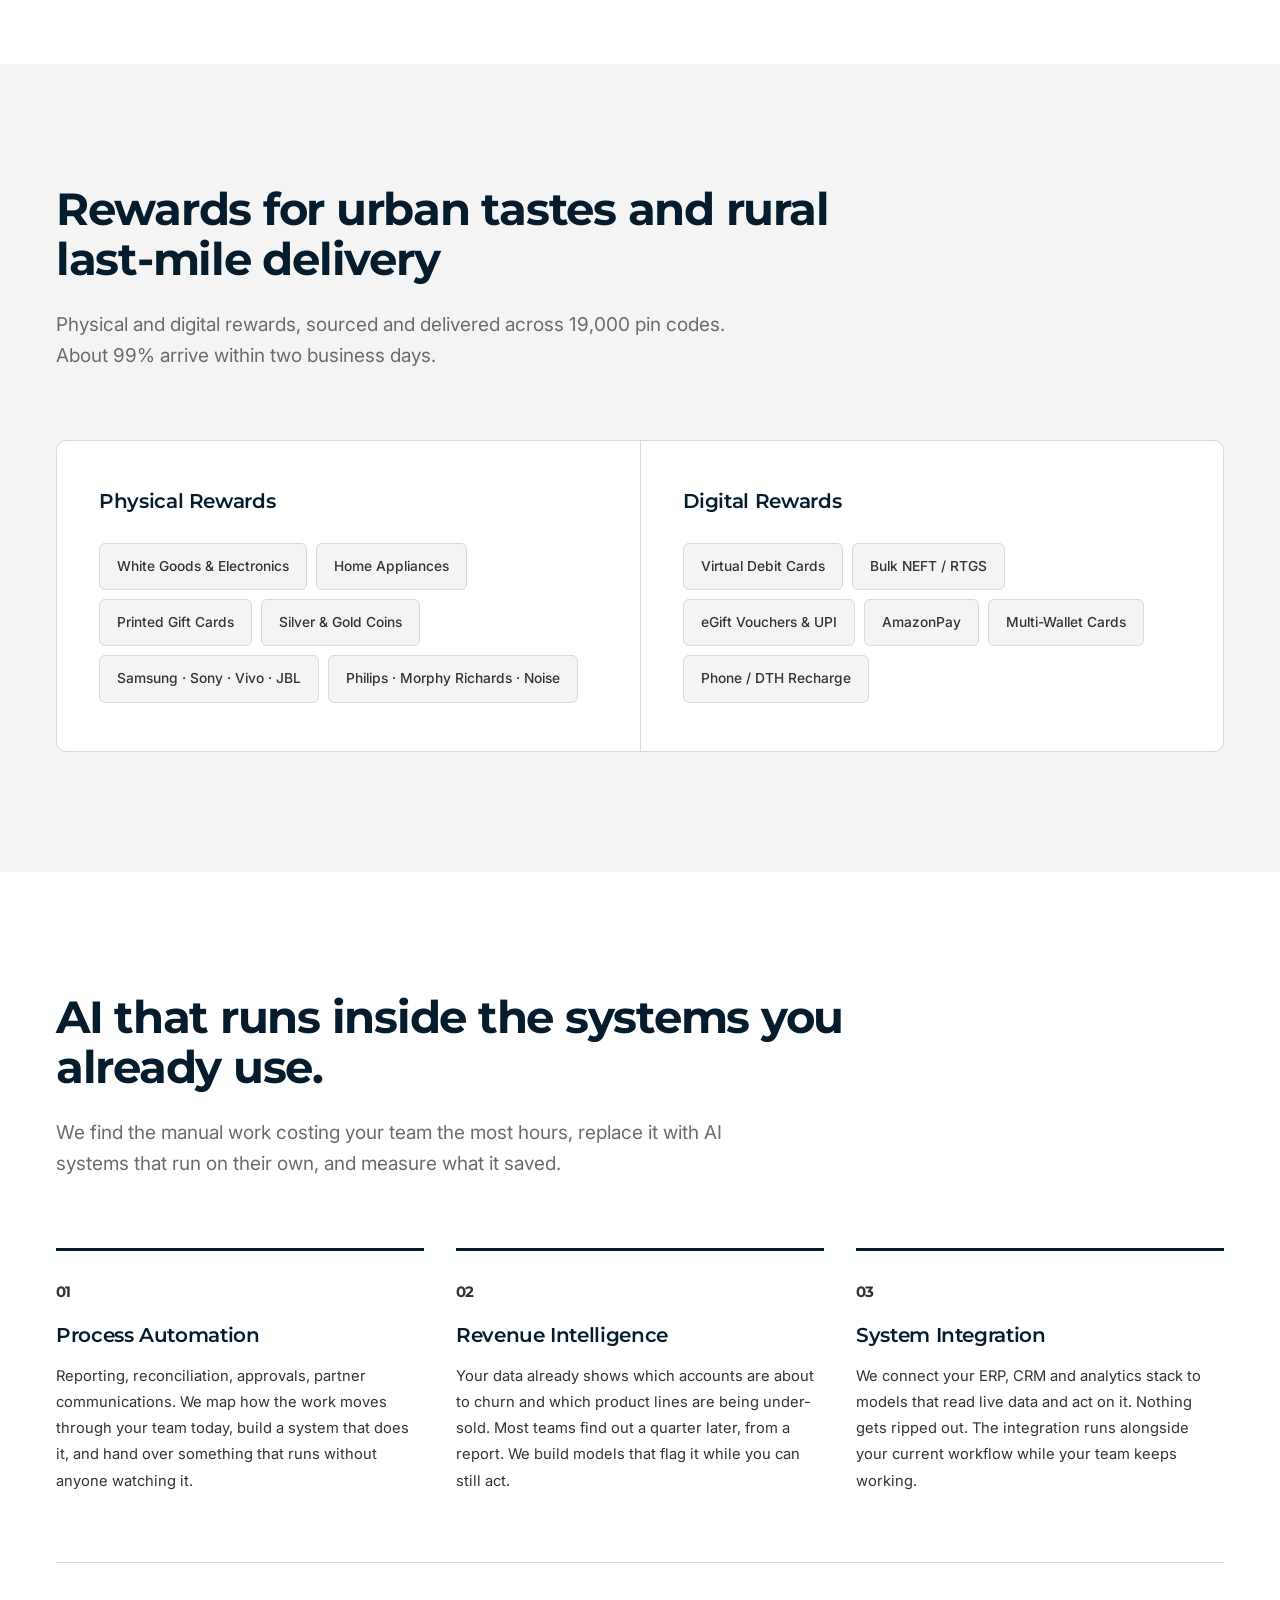
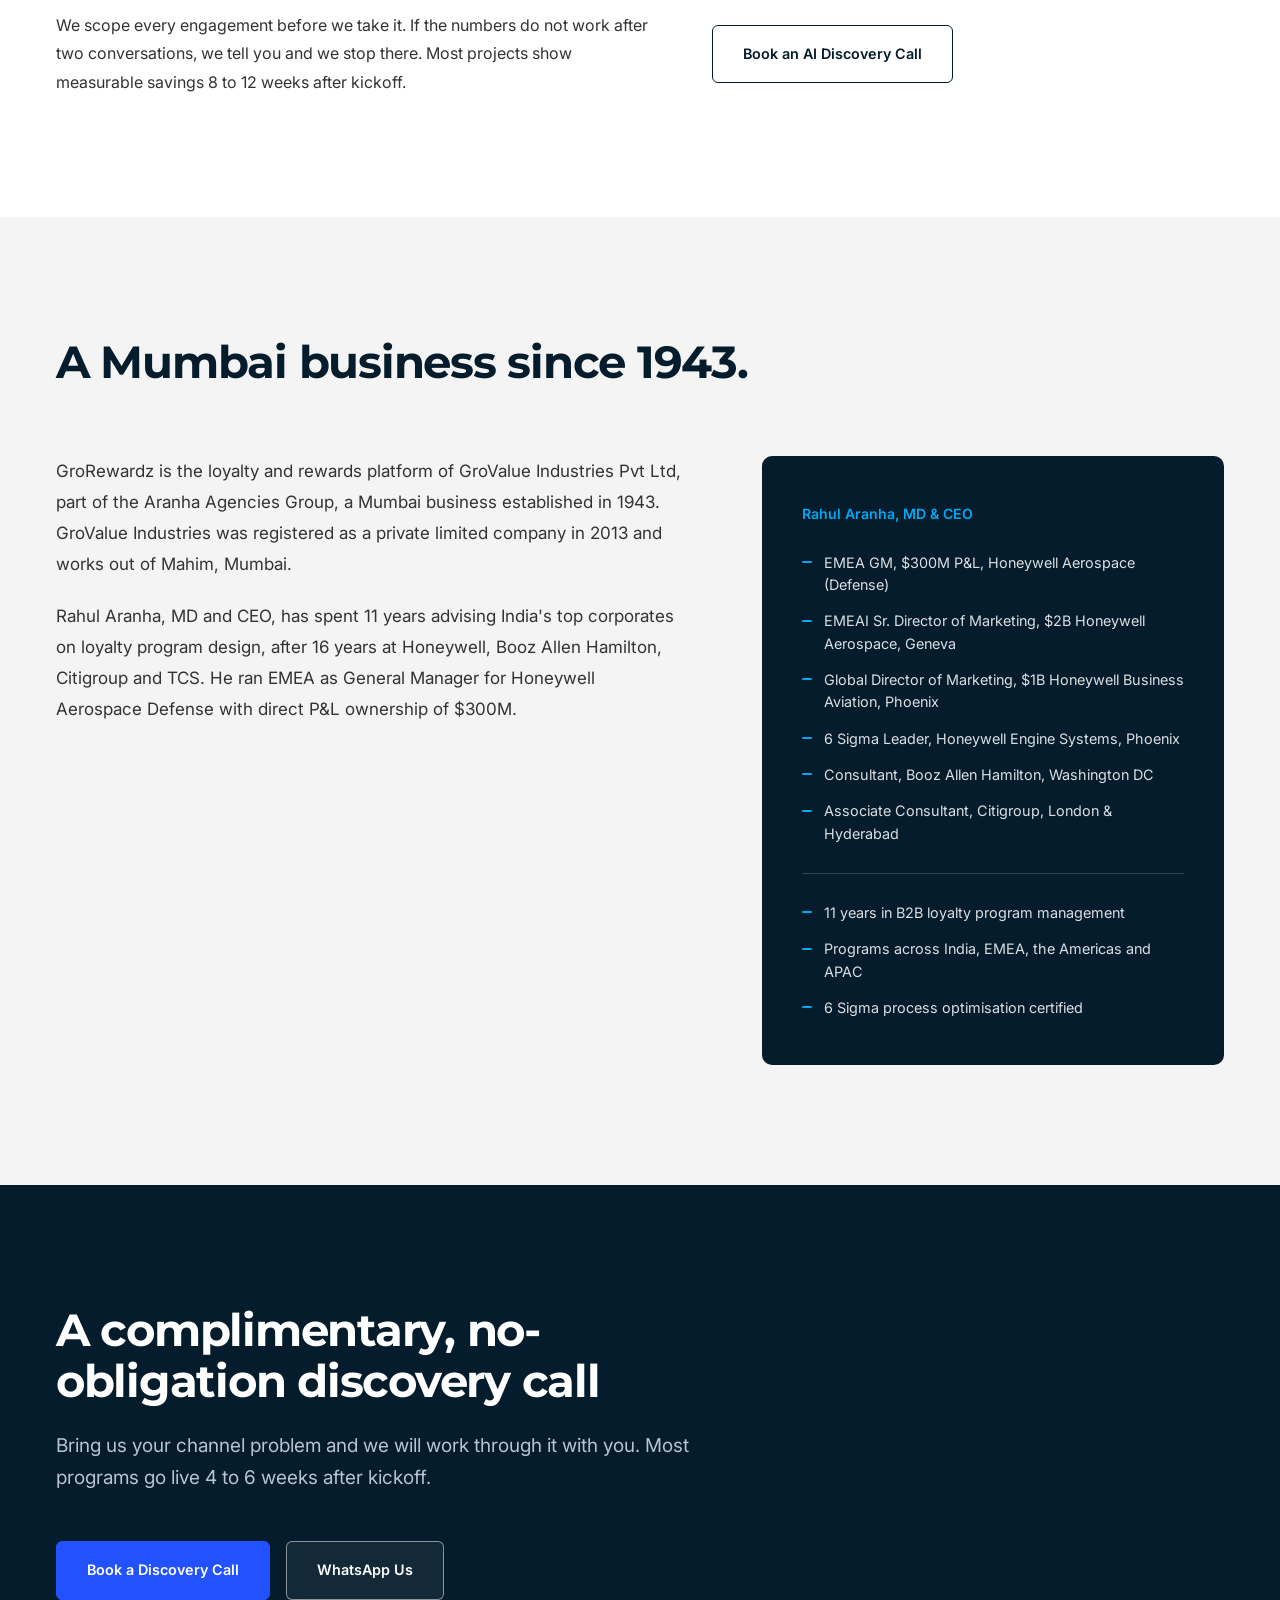
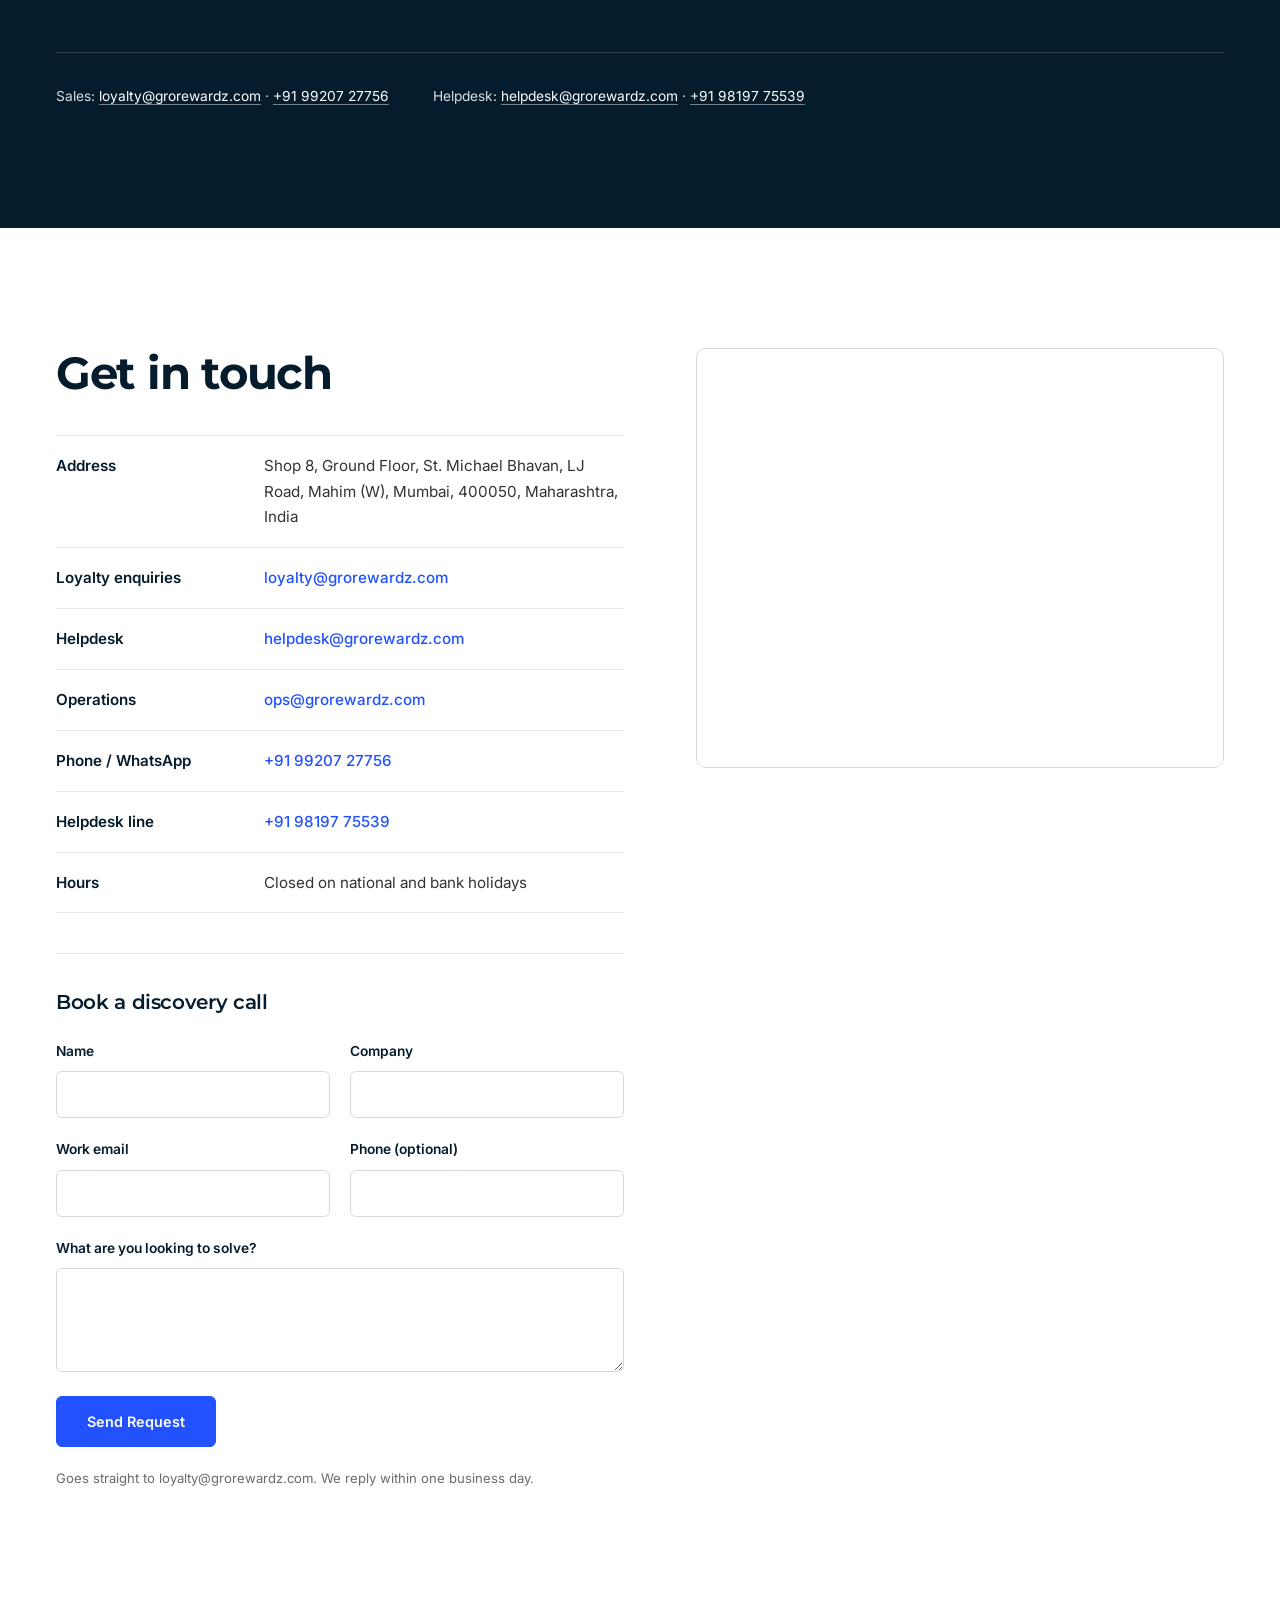
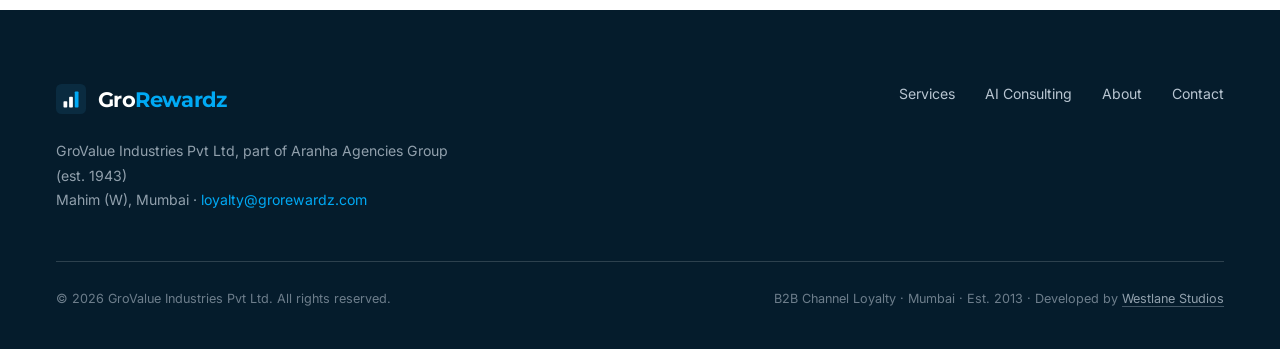
==== commit 25b499aa: "Fix hero text disappearing by splitting shine off the real heading User reported the heading going b" ====
--- a/index.html
+++ b/index.html
@@ -99,33 +99,43 @@
 
 .lead{color:var(--mute);max-width:58ch;font-size:1.19rem;margin-top:24px;line-height:1.65}
 
-/* ── Shiny text (one-shot) ───────────────────────────────
-   CSS port of the react-bits ShinyText component, played once
-   rather than looped. The heading has NO special class at rest
-   — it's plain solid color:#fff, so it is always guaranteed to
-   render correctly with zero risk of the clip-text trick leaving
-   it stuck transparent. JS adds .shine-once after a short delay
-   to play a single sweep, then removes the class again on
-   animationend, returning the heading to that same plain state.
-   Duration is 2.4s (an original ~1.8s sweep, slowed 35% per
-   feedback). Global prefers-reduced-motion rule forces near-zero
-   duration, so reduced-motion users barely see the class attach
-   before it's removed. ── */
-.shine-once{
+/* ── Shiny text (one-shot, layered) ──────────────────────
+   background-clip:text + animated background-position has a
+   real, documented Chromium flicker bug: the glyph fill can
+   flash transparent mid-repaint, independent of any JS timing.
+   Two earlier versions put the ONLY copy of the heading through
+   that path and both were reported disappearing. Fixed by never
+   letting the fragile trick touch the real text: .h1-base is a
+   plain solid span (zero clip-text, cannot flicker) that carries
+   the actual heading; .h1-shine is a separate, absolutely-
+   positioned, aria-hidden copy stacked exactly on top, invisible
+   (opacity:0) except during its one-shot play. If the overlay
+   glitches, the base text underneath is a different DOM node and
+   is never affected. ── */
+.hero h1{position:relative}
+.h1-base{display:block}
+.h1-shine{
+  position:absolute;inset:0;display:block;
+  color:transparent;
+  opacity:0;
+  pointer-events:none;
   background-image:linear-gradient(120deg,
     #fff 0%, #fff 42%,
     var(--cyan) 50%,
     #fff 58%, #fff 100%);
   background-size:260% 100%;
   background-repeat:no-repeat;
+  background-position:170% center;
   -webkit-background-clip:text;
   background-clip:text;
   -webkit-text-fill-color:transparent;
-  animation:shiny-sweep-once 2.4s ease-in-out 1;
 }
-@keyframes shiny-sweep-once{
-  0%{background-position:170% center}
-  100%{background-position:-170% center}
+.h1-shine.play{animation:h1-shine-play 2.4s ease-in-out 1}
+@keyframes h1-shine-play{
+  0%{opacity:0;background-position:170% center}
+  6%{opacity:1}
+  94%{opacity:1}
+  100%{opacity:0;background-position:-170% center}
 }
 
 /* ── Layout ────────────────────────────────────────────── */
@@ -449,7 +459,7 @@
   <div class="hero-body">
     <div class="wrap">
       <div class="hero-inner">
-        <h1 id="hero-h1">Channel loyalty programs that make your dealers choose you every time.</h1>
+        <h1 id="hero-h1"><span class="h1-base">Channel loyalty programs that make your dealers choose you every time.</span><span class="h1-shine" aria-hidden="true">Channel loyalty programs that make your dealers choose you every time.</span></h1>
         <p class="hero-sub">We design, run and fulfil loyalty programs for dealers, retailers and influencers at India's largest corporates. Our team handles every part of it, from the reward catalog to last-mile delivery across 19,000 pin codes.</p>
         <div class="hero-ctas">
           <a href="#contact-form" class="btn btn-primary">Book a Free Discovery Call</a>
@@ -990,16 +1000,18 @@
 <!-- ── HERO SHINE (one-shot) ─────────────────────────────── -->
 <script>
 (function(){
-  const h1 = document.getElementById('hero-h1');
-  if (!h1) return;
-  const SWEEP_MS = 2400; // keep in sync with .shine-once's animation-duration
-  const cleanup = () => h1.classList.remove('shine-once');
+  // Targets the .h1-shine overlay only — .h1-base (the real heading
+  // text) is a separate node this script never touches.
+  const shine = document.querySelector('#hero-h1 .h1-shine');
+  if (!shine) return;
+  const SWEEP_MS = 2400; // keep in sync with .h1-shine.play's animation-duration
+  const cleanup = () => shine.classList.remove('play');
   // animationend is the normal path; the timeout is a fallback in case
   // the event doesn't fire (backgrounded tab, older WebView, etc.) —
   // classList.remove is a no-op if cleanup already ran, so both are safe.
-  h1.addEventListener('animationend', cleanup);
+  shine.addEventListener('animationend', cleanup);
   setTimeout(() => {
-    h1.classList.add('shine-once');
+    shine.classList.add('play');
     setTimeout(cleanup, SWEEP_MS + 150);
   }, 1400);
 })();
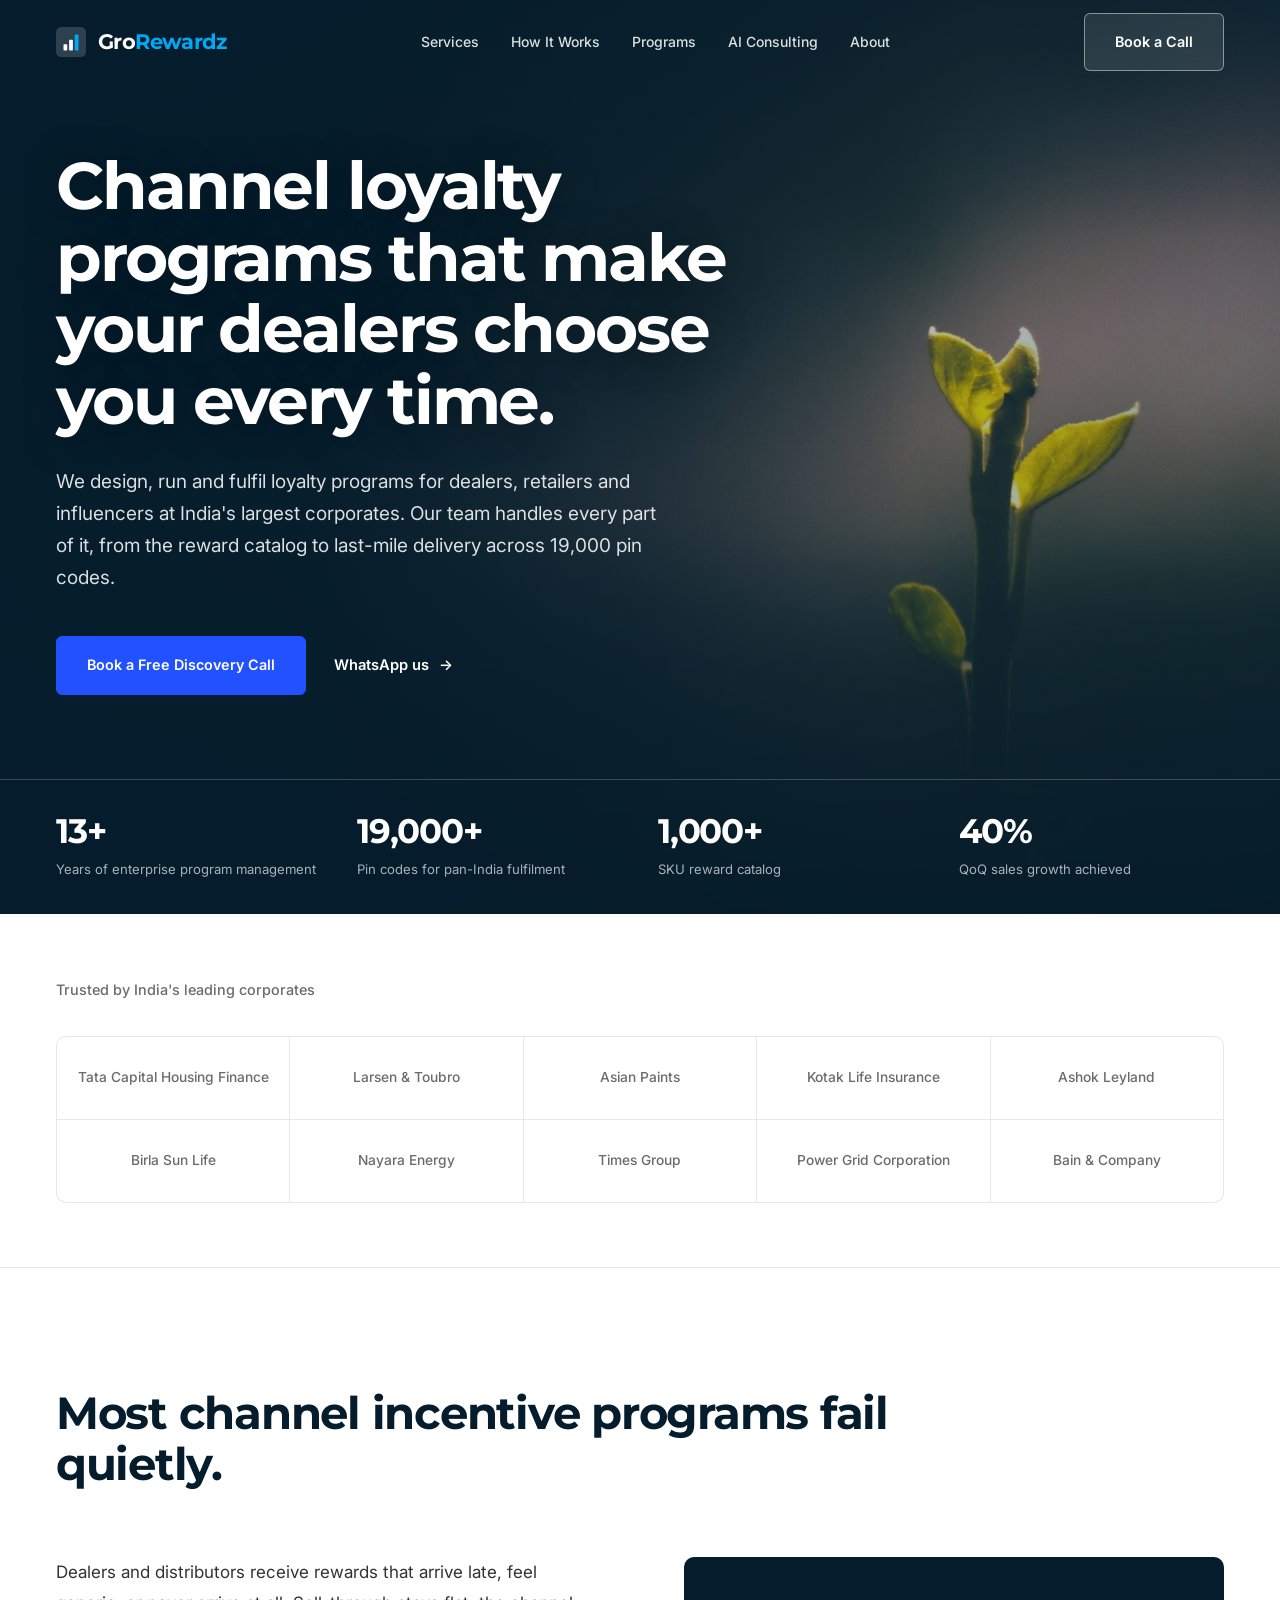
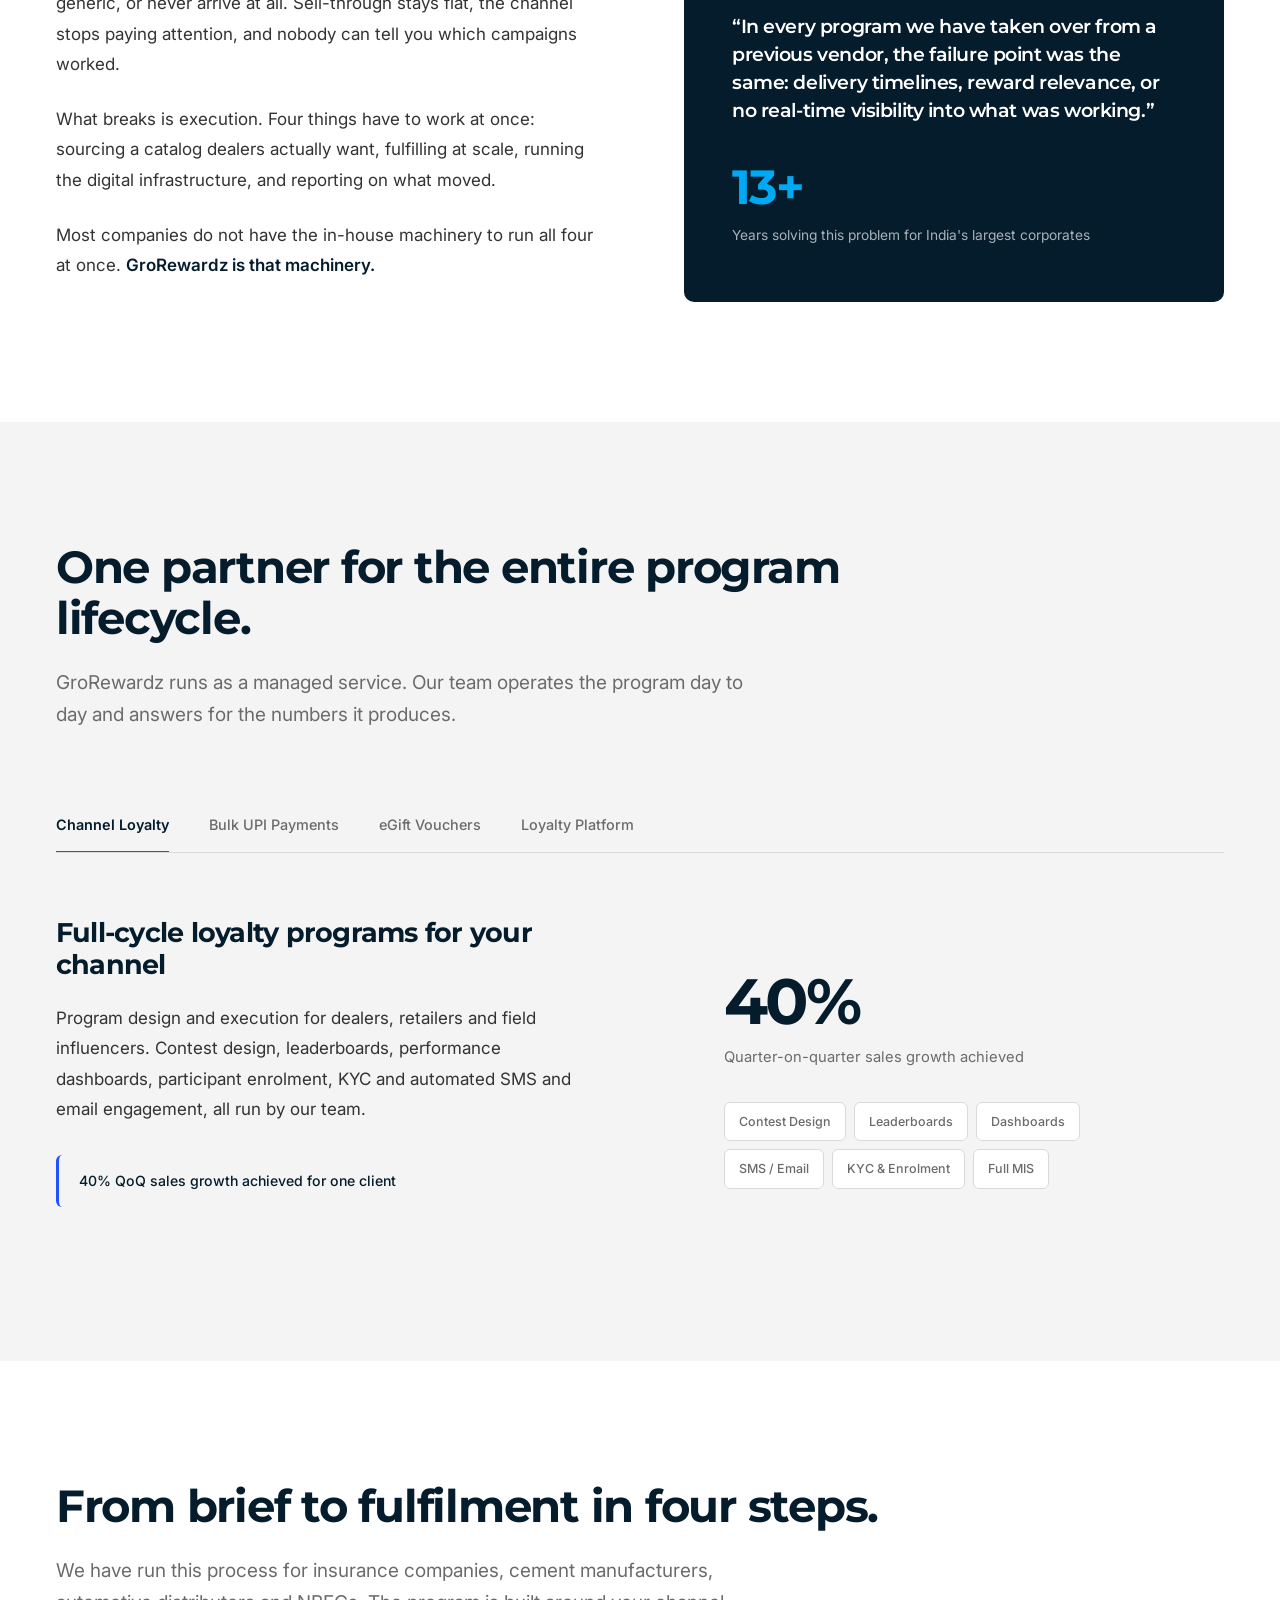
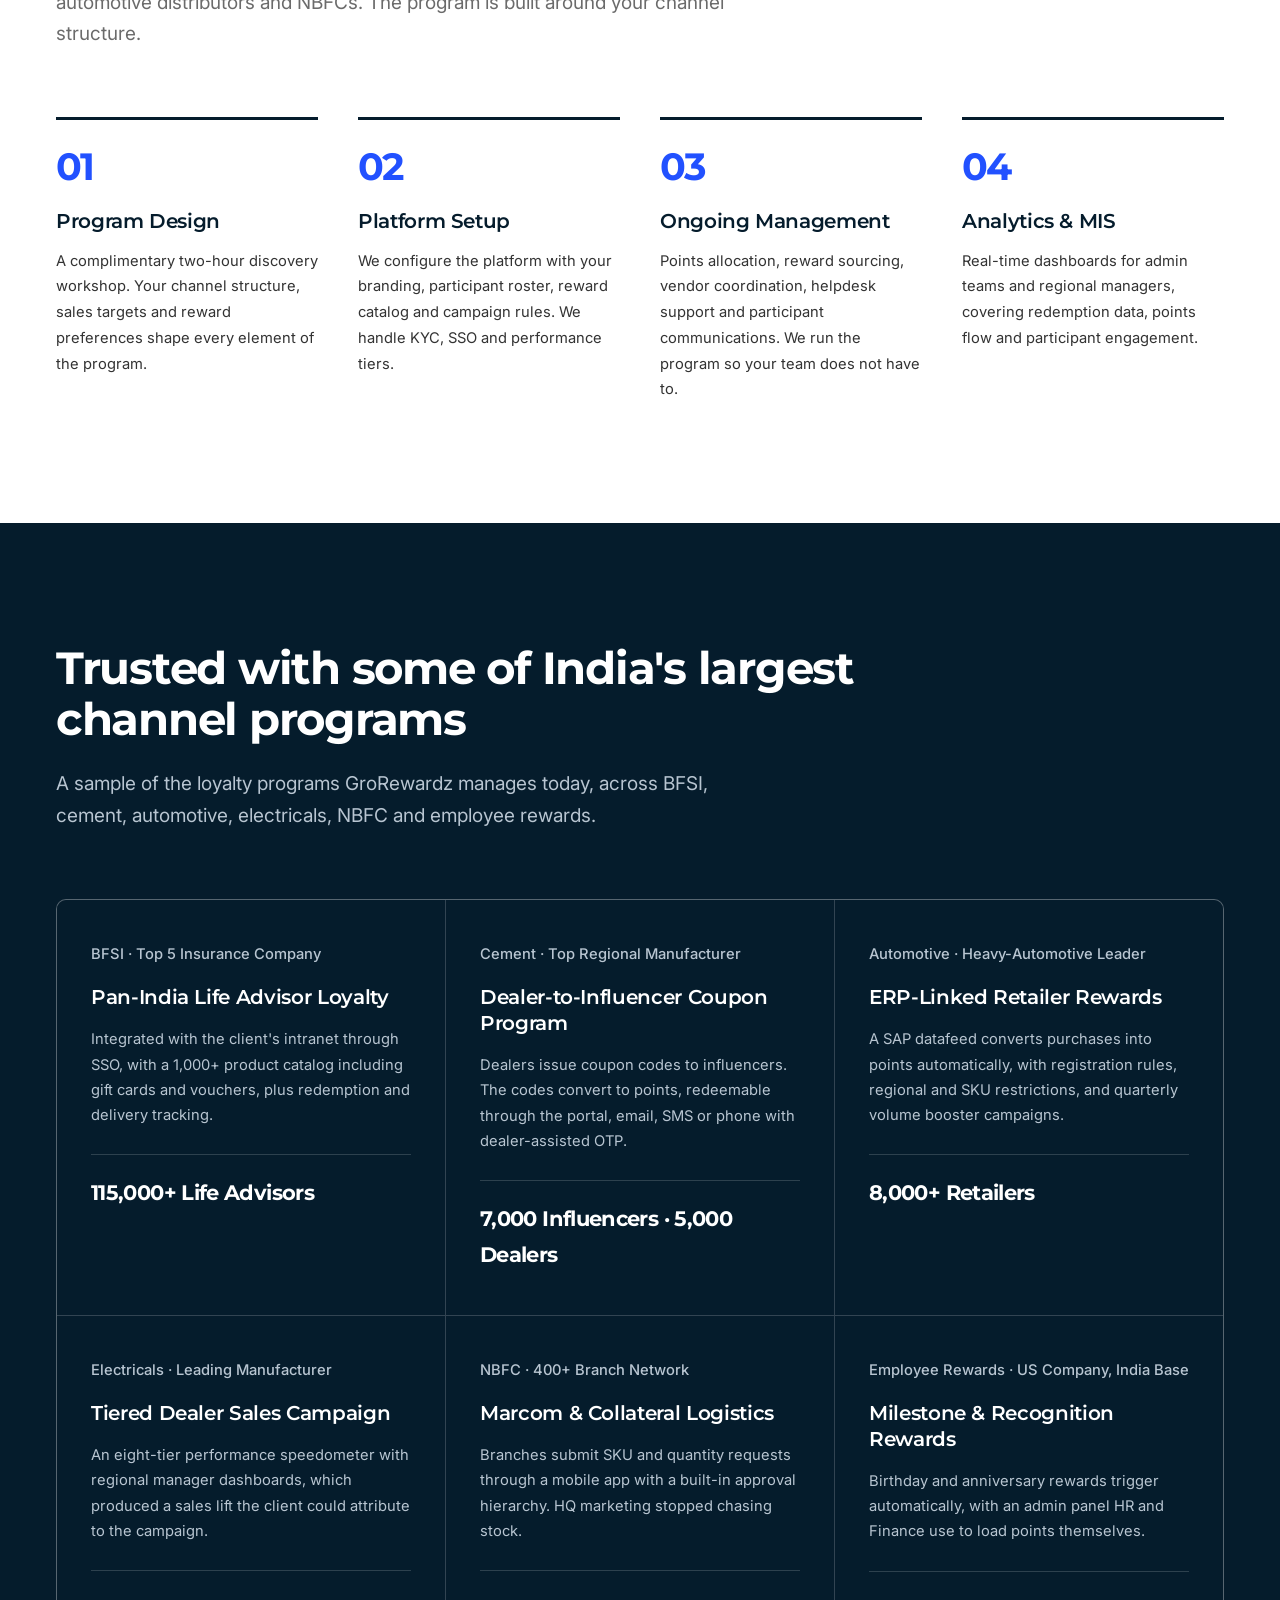
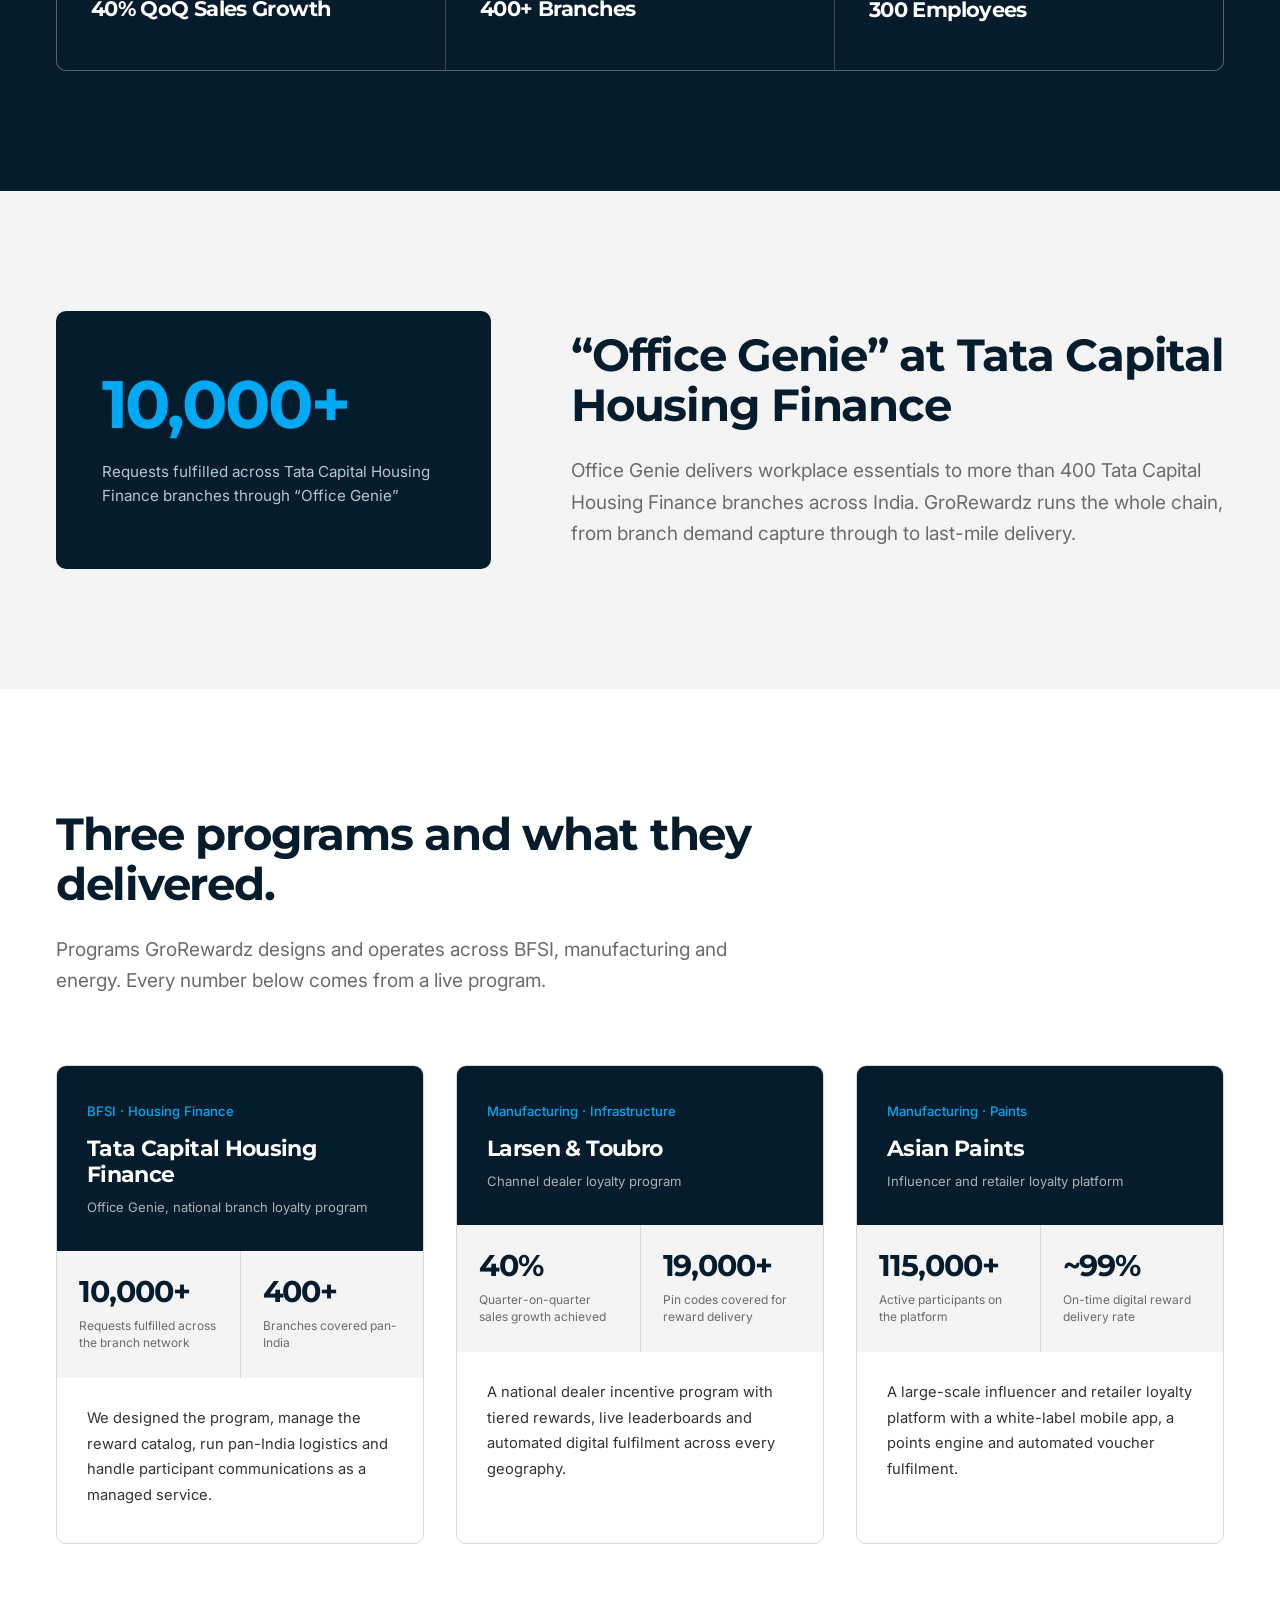
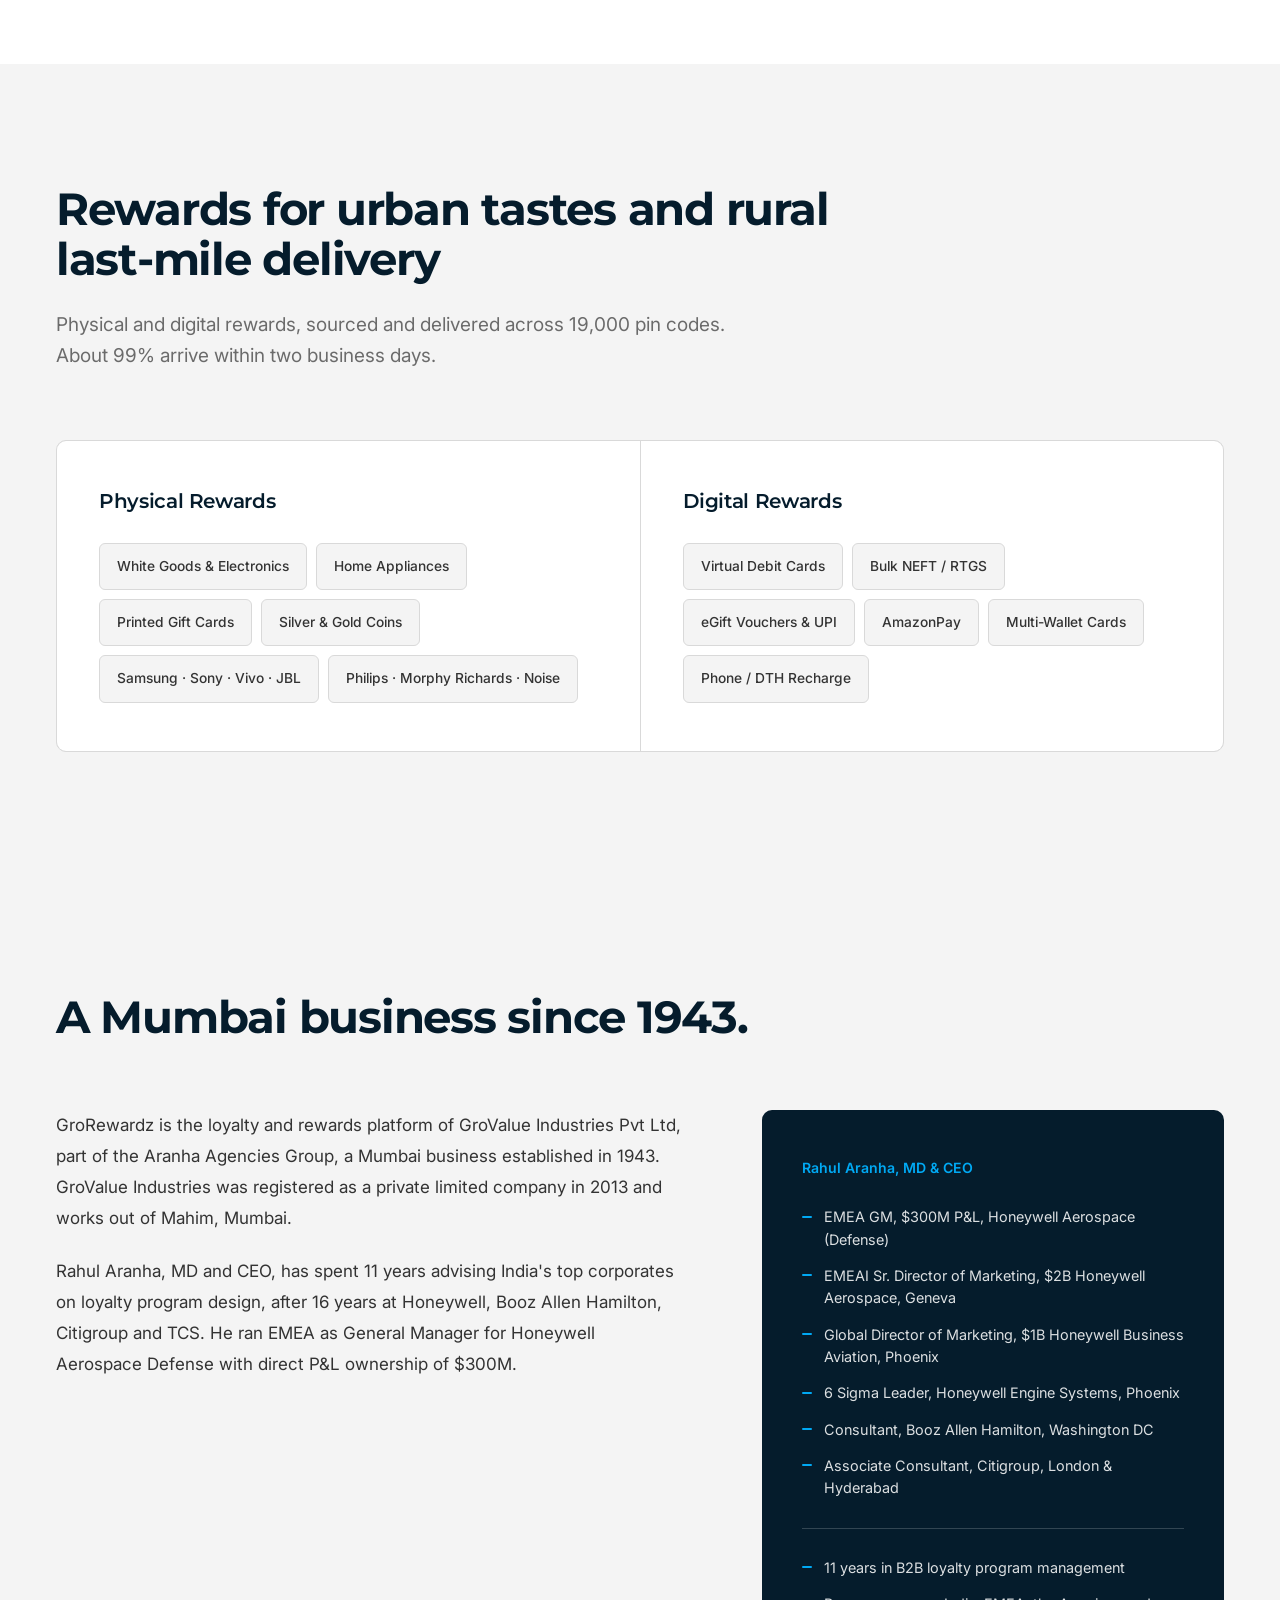
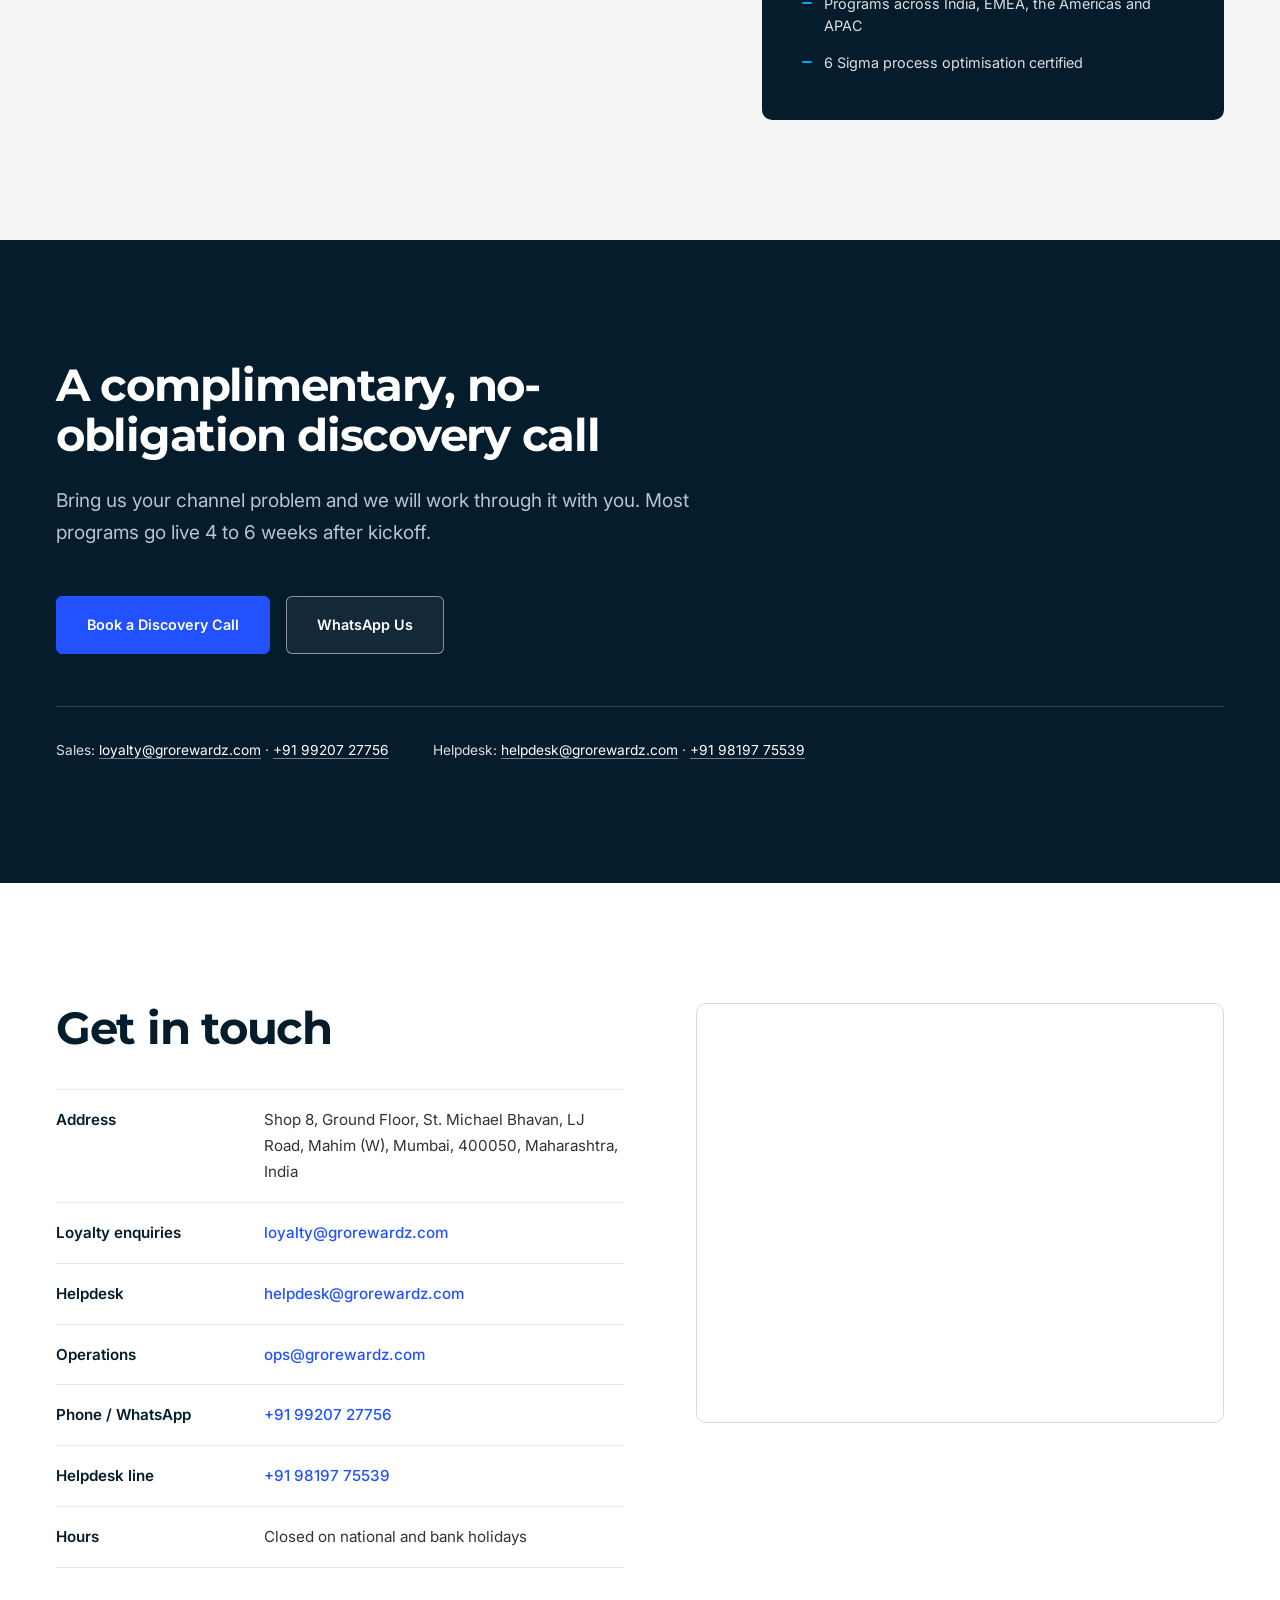
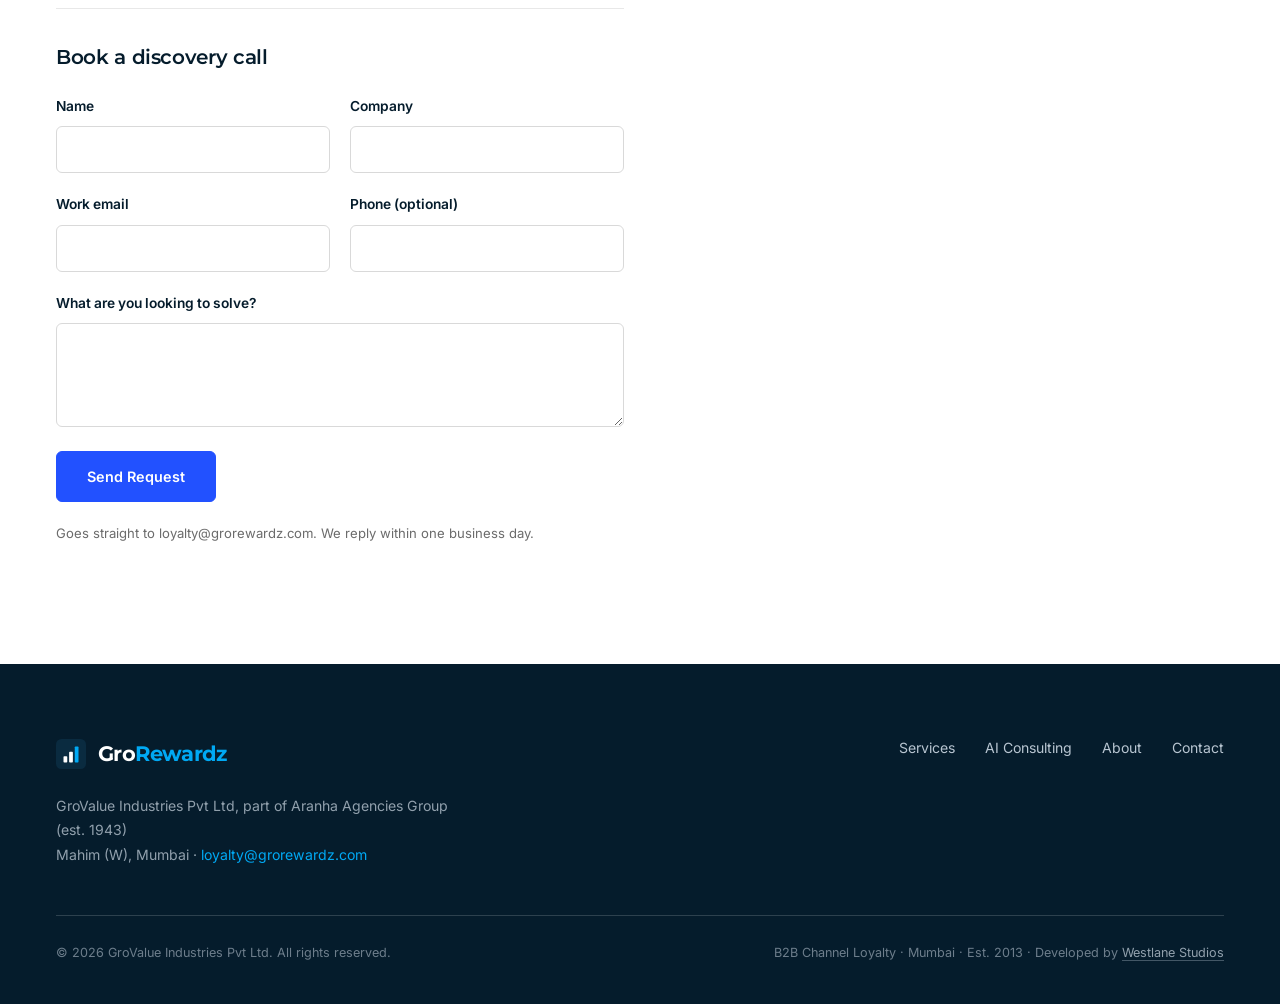
==== commit d756f88c: "Repeat hero shine every 6s, split AI Consulting to its own page, add mobile nav, robots.txt/sitemap," ====
--- a/index.html
+++ b/index.html
@@ -4,8 +4,8 @@
 <meta charset="utf-8">
 <meta name="viewport" content="width=device-width, initial-scale=1">
 <title>GroRewardz — B2B Channel Loyalty &amp; Rewards Platform | GroValue Industries, Mumbai</title>
-<meta name="description" content="GroRewardz designs, runs and fulfils B2B channel loyalty programs and AI integration for India's mid-to-large corporates. 40% QoQ sales growth, fulfilment across 19,000 pin codes. Trusted by Tata Capital, L&T and Asian Paints.">
-<meta name="keywords" content="B2B loyalty program India, channel loyalty software, dealer incentive program, retailer rewards platform, influencer loyalty program, loyalty program management company Mumbai, GroRewardz, GroValue Industries, bulk UPI payment, eGift voucher procurement, channel partner rewards, sales incentive program India, AI consulting India, enterprise AI integration Mumbai, AI automation enterprise India, AI cost reduction BFSI manufacturing">
+<meta name="description" content="GroRewardz designs, runs and fulfils B2B channel loyalty programs for India's mid-to-large corporates — 40% QoQ sales growth, fulfilment across 19,000 pin codes, bulk UPI payments and eGift vouchers. Trusted by Tata Capital, L&T and Asian Paints.">
+<meta name="keywords" content="B2B loyalty program India, channel loyalty software, dealer incentive program, retailer rewards platform, influencer loyalty program, loyalty program management company Mumbai, GroRewardz, GroValue Industries, bulk UPI payment, eGift voucher procurement, channel partner rewards, sales incentive program India">
 <link rel="canonical" href="https://www.grorewardz.com/">
 <meta property="og:type" content="website">
 <meta property="og:title" content="GroRewardz — B2B Channel Loyalty &amp; Rewards Platform | GroValue Industries">
@@ -50,7 +50,7 @@
     {"@type":"Offer","itemOffered":{"@type":"Service","name":"B2B Channel Loyalty Programs","description":"End-to-end design, management and reward fulfilment for dealer, retailer and influencer loyalty programs across India."}},
     {"@type":"Offer","itemOffered":{"@type":"Service","name":"Bulk UPI Payments","description":"Automated bulk UPI payment processing for corporate incentive and commission payouts via Razorpay."}},
     {"@type":"Offer","itemOffered":{"@type":"Service","name":"eGift Voucher Procurement","description":"Sourcing and digital delivery of eGift vouchers from Amazon, Flipkart, Myntra and 50+ brand partners."}},
-    {"@type":"Offer","itemOffered":{"@type":"Service","name":"AI System Integration & Consulting","description":"AI workflow automation, revenue intelligence and system integration for mid-to-large enterprises in BFSI, manufacturing and FMCG sectors in India."}}
+    {"@type":"Offer","itemOffered":{"@type":"Service","name":"AI System Integration & Consulting","description":"AI workflow automation, revenue intelligence and system integration for mid-to-large enterprises in BFSI, manufacturing and FMCG sectors in India.","url":"https://www.grorewardz.com/ai-consulting.html"}}
   ]
 }
 </script>
@@ -130,7 +130,7 @@
   background-clip:text;
   -webkit-text-fill-color:transparent;
 }
-.h1-shine.play{animation:h1-shine-play 2.4s ease-in-out 1}
+.h1-shine.play{animation:h1-shine-play 3.2s ease-in-out 1}
 @keyframes h1-shine-play{
   0%{opacity:0;background-position:170% center}
   6%{opacity:1}
@@ -168,10 +168,6 @@
 .btn{display:inline-flex;align-items:center;justify-content:center;gap:10px;font-family:'Inter',sans-serif;font-size:.9rem;font-weight:600;padding:16px 30px;min-height:50px;border-radius:var(--r);border:1px solid transparent;cursor:pointer;white-space:nowrap;transition:background .22s var(--ease),border-color .22s var(--ease),color .22s var(--ease)}
 .btn-primary{background:var(--blue);color:#fff;border-color:var(--blue)}
 .btn-primary:hover{background:var(--blue-dk);border-color:var(--blue-dk)}
-.btn-dark{background:var(--navy);color:#fff;border-color:var(--navy)}
-.btn-dark:hover{background:var(--blue);border-color:var(--blue)}
-.btn-outline{background:transparent;color:var(--navy);border-color:var(--navy)}
-.btn-outline:hover{background:var(--navy);color:#fff}
 .btn-outline-light{background:rgba(255,255,255,.06);color:#fff;border-color:rgba(255,255,255,.5);backdrop-filter:blur(6px)}
 .btn-outline-light:hover{background:#fff;color:var(--navy);border-color:#fff}
 .btn:active{transform:scale(.985);transition:transform 80ms ease-out}
@@ -207,7 +203,29 @@
 .nav-cta:hover{background:#fff;color:var(--navy);border-color:#fff}
 nav.scrolled .nav-cta{background:var(--navy);border-color:var(--navy);color:#fff;backdrop-filter:none}
 nav.scrolled .nav-cta:hover{background:var(--blue);border-color:var(--blue)}
-@media(max-width:1040px){.nav-links{display:none}}
+
+/* ── Mobile nav toggle ─────────────────────────────────── */
+.nav-toggle{display:none;flex-direction:column;justify-content:center;gap:5px;width:44px;height:44px;border:0;background:transparent;cursor:pointer;padding:0;flex-shrink:0;color:#fff;transition:color .35s var(--ease)}
+nav.scrolled .nav-toggle{color:var(--navy)}
+.nav-toggle span{display:block;width:22px;height:2px;background:currentColor;margin:0 auto;transition:transform .25s var(--ease),opacity .25s var(--ease)}
+.nav-toggle.open span:nth-child(1){transform:translateY(7px) rotate(45deg)}
+.nav-toggle.open span:nth-child(2){opacity:0}
+.nav-toggle.open span:nth-child(3){transform:translateY(-7px) rotate(-45deg)}
+@media(max-width:1040px){
+  .nav-toggle{display:flex}
+  .nav-links{
+    display:flex;position:absolute;top:100%;left:0;right:0;
+    flex-direction:column;align-items:stretch;gap:0;
+    background:#fff;border-top:1px solid var(--line-lt);
+    box-shadow:0 16px 32px rgba(5,28,44,.14);
+    max-height:0;overflow:hidden;
+    transition:max-height .32s var(--ease);
+  }
+  .nav-links.open{max-height:420px}
+  .nav-links li{width:100%}
+  .nav-links a{height:auto;padding:16px 32px;color:var(--head)}
+  .nav-links a::after{display:none}
+}
 
 /* ── HERO ──────────────────────────────────────────────── */
 .hero{position:relative;min-height:94vh;display:flex;flex-direction:column;background:var(--navy);overflow:hidden}
@@ -304,16 +322,6 @@
 .case-body{padding:28px 30px 34px;flex:1}
 .case-body p{font-size:.92rem;color:var(--body);line-height:1.75}
 
-/* ── AI CONSULTING ─────────────────────────────────────── */
-.ai-grid{display:grid;grid-template-columns:repeat(3,1fr);gap:32px;margin-bottom:68px}
-.ai-card{background:transparent;border-top:3px solid var(--navy);padding:28px 0 0;transition:border-color .25s var(--ease)}
-.ai-card:hover{border-top-color:var(--blue)}
-.ai-tag{font-family:var(--display);font-size:1.5rem;font-weight:700;letter-spacing:-.04em;color:var(--blue);margin-bottom:18px;line-height:1}
-.ai-card h3{margin-bottom:14px}
-.ai-card p{font-size:.92rem;color:var(--body);line-height:1.78}
-.ai-bottom{display:flex;align-items:center;gap:56px;flex-wrap:wrap;padding-top:48px;border-top:1px solid var(--line)}
-.ai-bottom-text{font-size:1rem;color:var(--body);line-height:1.8;flex:1;min-width:280px;max-width:60ch}
-
 /* ── FULFILMENT ────────────────────────────────────────── */
 .fulfil-grid{display:grid;grid-template-columns:1fr 1fr;gap:1px;margin-top:64px;background:var(--line);border:1px solid var(--line);border-radius:var(--r-lg);overflow:hidden}
 .fulfil-panel{background:var(--white);padding:48px 42px}
@@ -397,8 +405,6 @@
   .process-grid{grid-template-columns:1fr 1fr;gap:36px}
   .prog-grid{grid-template-columns:1fr 1fr}
   .case-grid{grid-template-columns:1fr;max-width:540px}
-  .ai-grid{grid-template-columns:1fr 1fr}
-  .ai-bottom{flex-direction:column;align-items:flex-start;gap:30px}
   .fulfil-grid{grid-template-columns:1fr}
   .about-grid{grid-template-columns:1fr;gap:44px}
   .spotlight .wrap{grid-template-columns:1fr;gap:44px}
@@ -418,13 +424,15 @@
   .clients-grid{grid-template-columns:repeat(2,1fr)}
   .process-grid{grid-template-columns:1fr}
   .prog-grid{grid-template-columns:1fr}
-  .ai-grid{grid-template-columns:1fr}
   .cta-buttons{flex-direction:column;align-items:stretch}
   .case-grid{max-width:100%}
   .problem-callout{padding:40px 30px}
   .contact-row{grid-template-columns:1fr;gap:4px}
   .ctaband{padding:64px 0}
   .hero-ctas{gap:20px}
+  .nav-inner{gap:14px;flex-wrap:wrap}
+  .brand{font-size:1.1rem;gap:8px}
+  .nav-cta{padding:10px 18px;font-size:.82rem;min-height:auto}
 }
 </style>
 </head>
@@ -442,14 +450,17 @@
       </svg>
       <span class="brand-text">Gro<span class="brand-accent">Rewardz</span></span>
     </a>
-    <ul class="nav-links">
+    <ul class="nav-links" id="nav-links">
       <li><a href="#services">Services</a></li>
       <li><a href="#process">How It Works</a></li>
       <li><a href="#programs">Programs</a></li>
-      <li><a href="#ai-consulting">AI Consulting</a></li>
+      <li><a href="ai-consulting.html">AI Consulting</a></li>
       <li><a href="#about">About</a></li>
     </ul>
-    <a href="#contact-form" class="btn nav-cta">Book a Discovery Call</a>
+    <a href="#contact-form" class="btn nav-cta">Book a Call</a>
+    <button class="nav-toggle" id="nav-toggle" aria-expanded="false" aria-controls="nav-links" aria-label="Open menu">
+      <span></span><span></span><span></span>
+    </button>
   </div>
 </nav>
 
@@ -817,37 +828,6 @@
           <span class="tag">Phone / DTH Recharge</span>
         </div>
       </div>
-    </div>
-  </div>
-</section>
-
-<!-- ── AI CONSULTING ─────────────────────────────────────── -->
-<section id="ai-consulting">
-  <div class="wrap">
-    <div class="section-header" data-reveal>
-      <h2>AI that runs inside the systems you already use.</h2>
-      <p class="lead">We find the manual work costing your team the most hours, replace it with AI systems that run on their own, and measure what it saved.</p>
-    </div>
-    <div class="ai-grid" data-stagger>
-      <div class="ai-card">
-        <p class="ai-tag">01</p>
-        <h3>Process Automation</h3>
-        <p>Reporting, reconciliation, approvals, partner communications. We map how the work moves through your team today, build a system that does it, and hand over something that runs without anyone watching it.</p>
-      </div>
-      <div class="ai-card">
-        <p class="ai-tag">02</p>
-        <h3>Revenue Intelligence</h3>
-        <p>Your data already shows which accounts are about to churn and which product lines are being under-sold. Most teams find out a quarter later, from a report. We build models that flag it while you can still act.</p>
-      </div>
-      <div class="ai-card">
-        <p class="ai-tag">03</p>
-        <h3>System Integration</h3>
-        <p>We connect your ERP, CRM and analytics stack to models that read live data and act on it. Nothing gets ripped out. The integration runs alongside your current workflow while your team keeps working.</p>
-      </div>
-    </div>
-    <div class="ai-bottom" data-reveal>
-      <p class="ai-bottom-text">We scope every engagement before we take it. If the numbers do not work after two conversations, we tell you and we stop there. Most projects show measurable savings 8 to 12 weeks after kickoff.</p>
-      <a href="#contact-form" class="btn btn-outline">Book an AI Discovery Call</a>
     </div>
   </div>
 </section>
@@ -975,7 +955,7 @@
       </div>
       <div class="footer-links">
         <a href="#services">Services</a>
-        <a href="#ai-consulting">AI Consulting</a>
+        <a href="ai-consulting.html">AI Consulting</a>
         <a href="#about">About</a>
         <a href="#contact">Contact</a>
       </div>
@@ -997,23 +977,49 @@
 })();
 </script>
 
-<!-- ── HERO SHINE (one-shot) ─────────────────────────────── -->
+<!-- ── MOBILE NAV TOGGLE ─────────────────────────────────── -->
+<script>
+(function(){
+  const toggle = document.getElementById('nav-toggle');
+  const links = document.getElementById('nav-links');
+  if (!toggle || !links) return;
+  const close = () => {
+    toggle.classList.remove('open');
+    links.classList.remove('open');
+    toggle.setAttribute('aria-expanded', 'false');
+  };
+  toggle.addEventListener('click', () => {
+    const isOpen = links.classList.toggle('open');
+    toggle.classList.toggle('open', isOpen);
+    toggle.setAttribute('aria-expanded', String(isOpen));
+  });
+  links.querySelectorAll('a').forEach(a => a.addEventListener('click', close));
+})();
+</script>
+
+<!-- ── HERO SHINE (repeats every 6s) ─────────────────────── -->
 <script>
 (function(){
   // Targets the .h1-shine overlay only — .h1-base (the real heading
-  // text) is a separate node this script never touches.
+  // text) is a separate node this script never touches, so nothing
+  // here can make the actual heading disappear.
   const shine = document.querySelector('#hero-h1 .h1-shine');
   if (!shine) return;
-  const SWEEP_MS = 2400; // keep in sync with .h1-shine.play's animation-duration
+  const SWEEP_MS = 3200;  // keep in sync with .h1-shine.play's animation-duration
+  const REPEAT_MS = 6000; // gap between the START of one sweep and the next
   const cleanup = () => shine.classList.remove('play');
   // animationend is the normal path; the timeout is a fallback in case
   // the event doesn't fire (backgrounded tab, older WebView, etc.) —
   // classList.remove is a no-op if cleanup already ran, so both are safe.
   shine.addEventListener('animationend', cleanup);
-  setTimeout(() => {
+  const play = () => {
+    shine.classList.remove('play');
+    void shine.offsetWidth; // force reflow so re-adding the class restarts the animation
     shine.classList.add('play');
     setTimeout(cleanup, SWEEP_MS + 150);
-  }, 1400);
+  };
+  const loop = () => { play(); setTimeout(loop, REPEAT_MS); };
+  setTimeout(loop, 1400); // first sweep after the hero settles, then every 6s
 })();
 </script>
 
